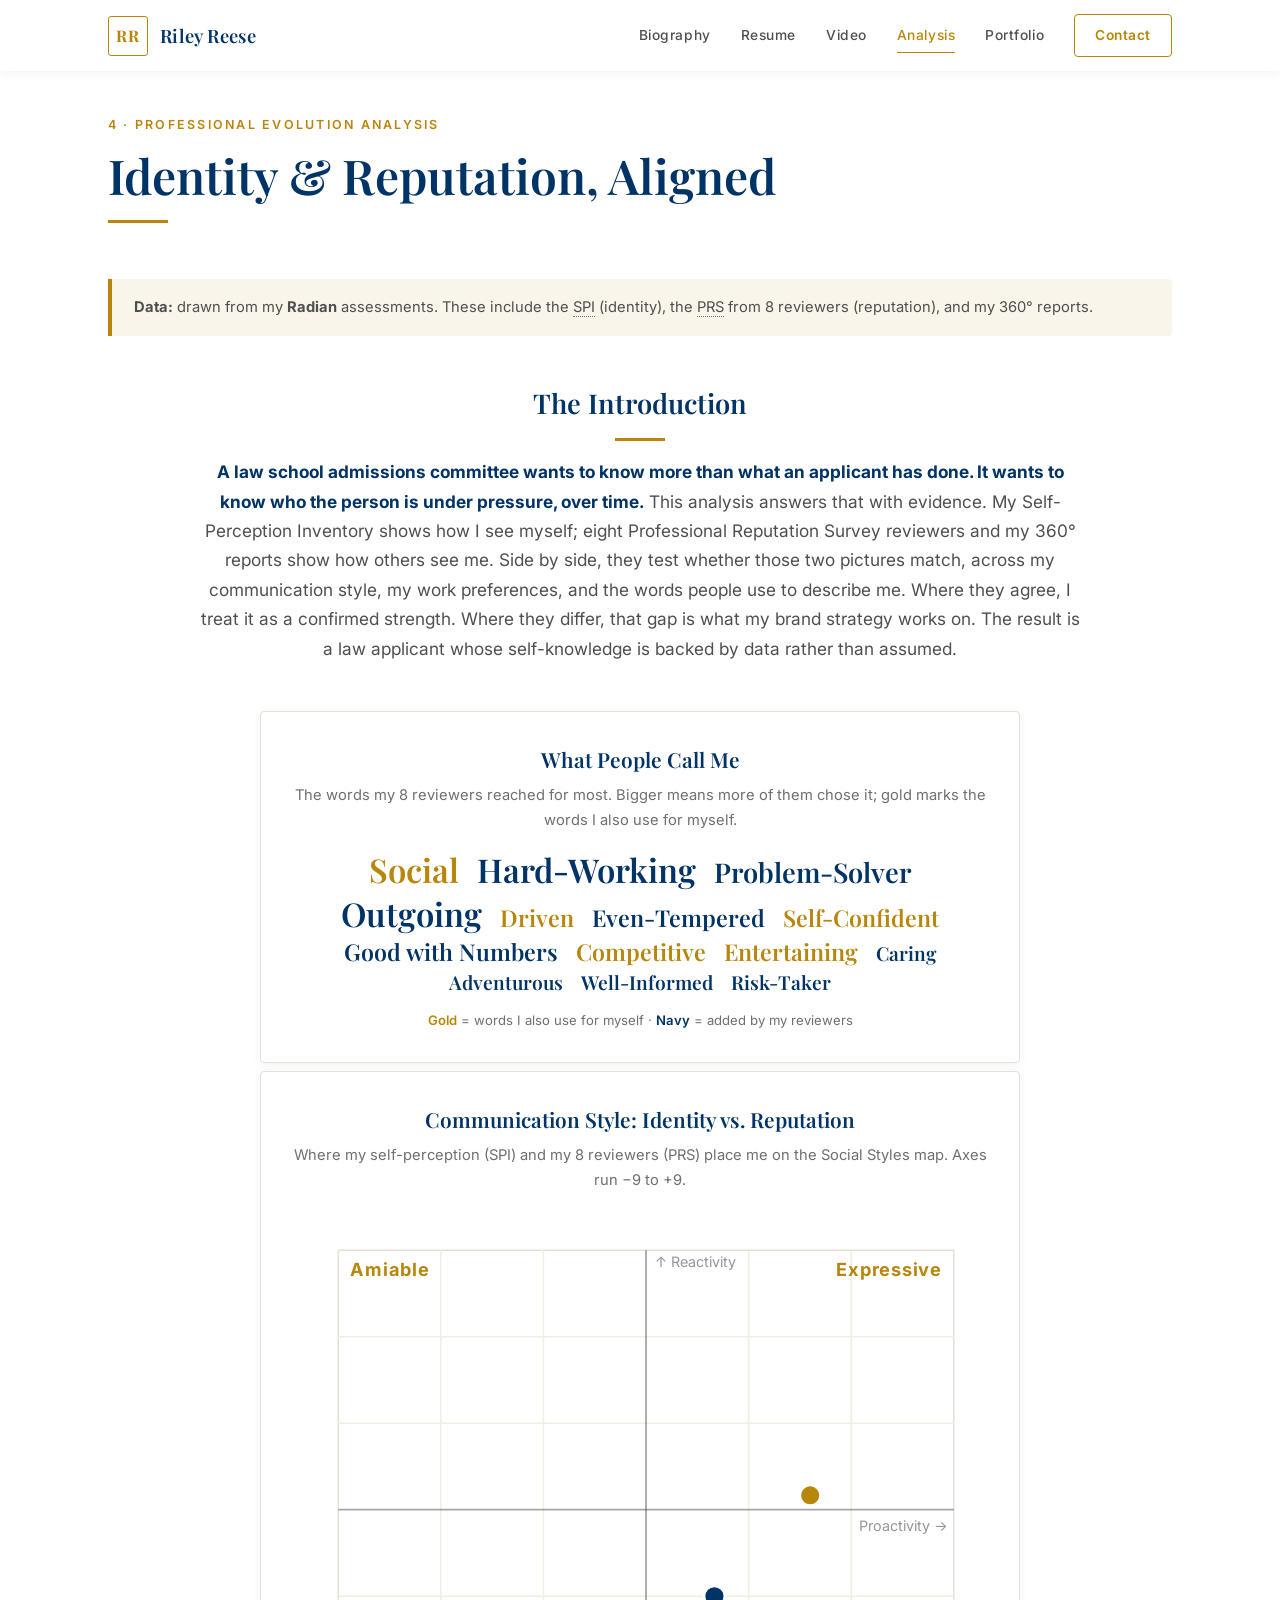
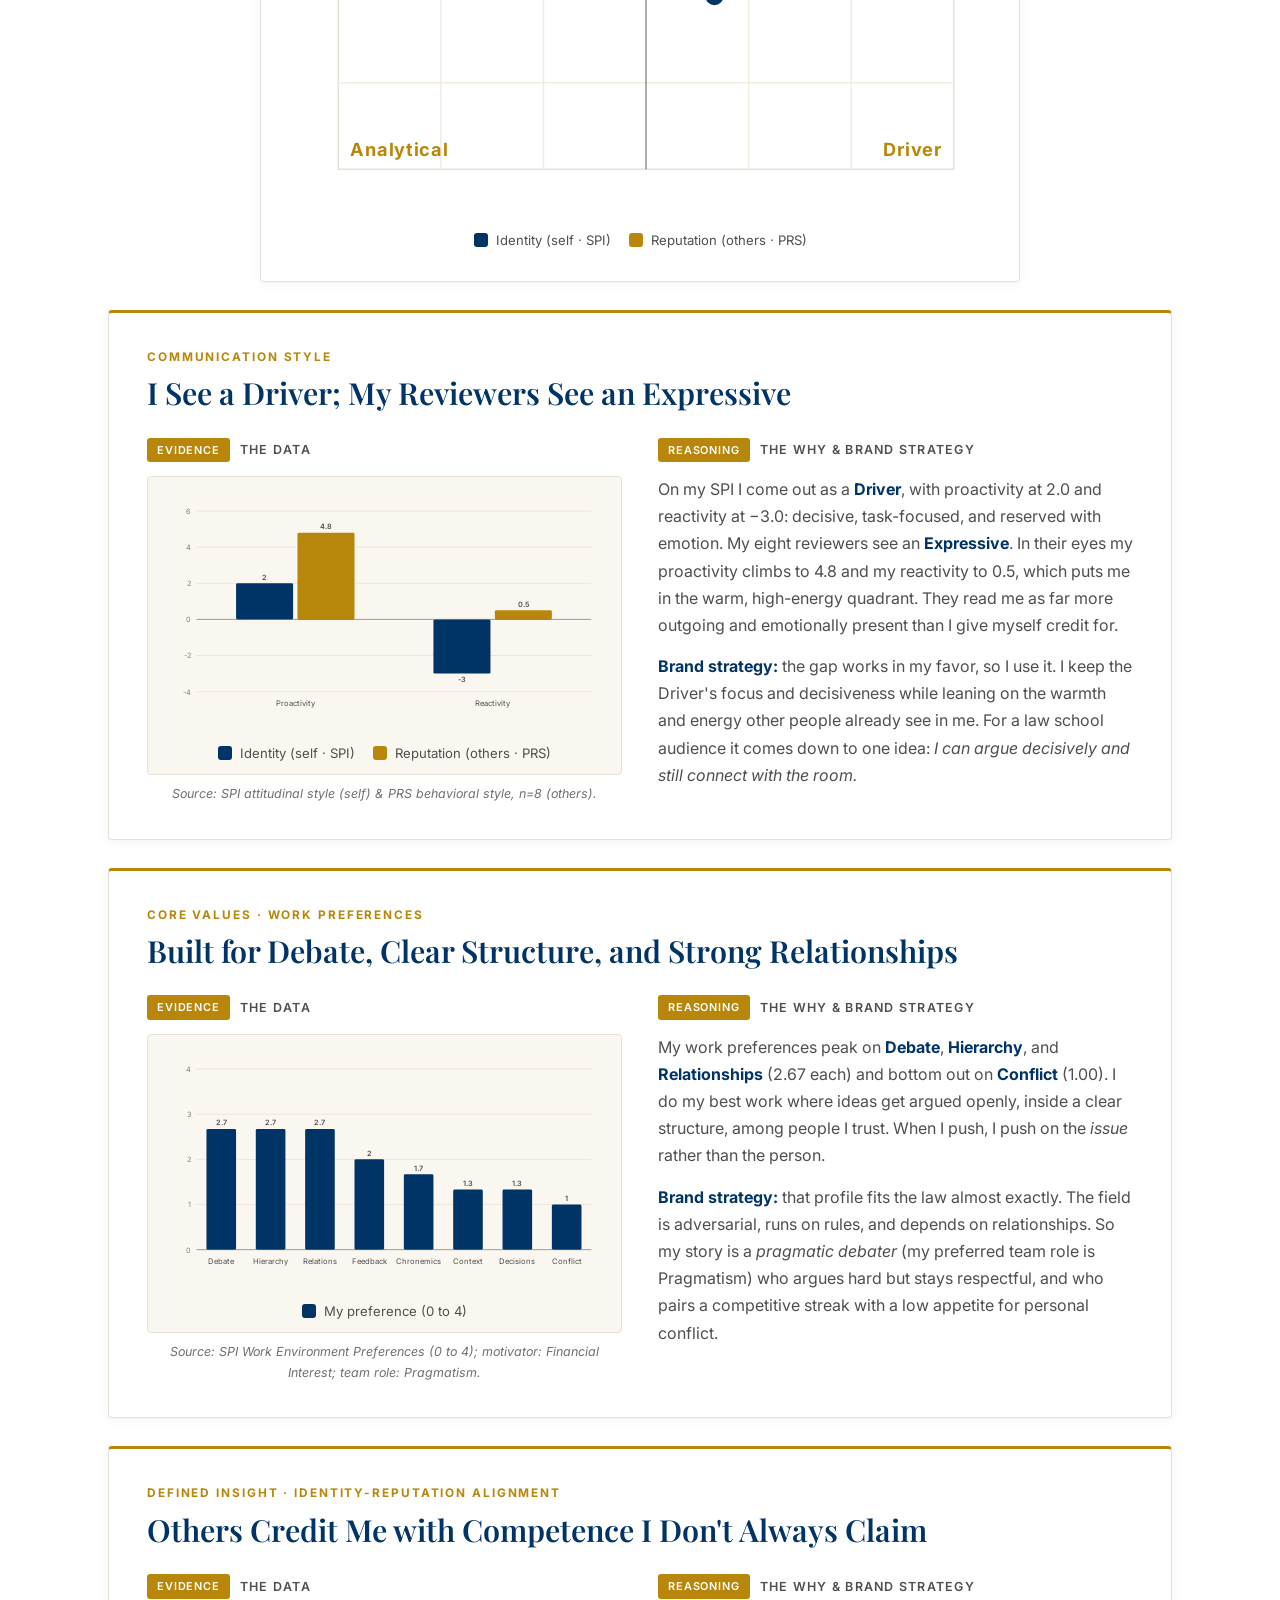
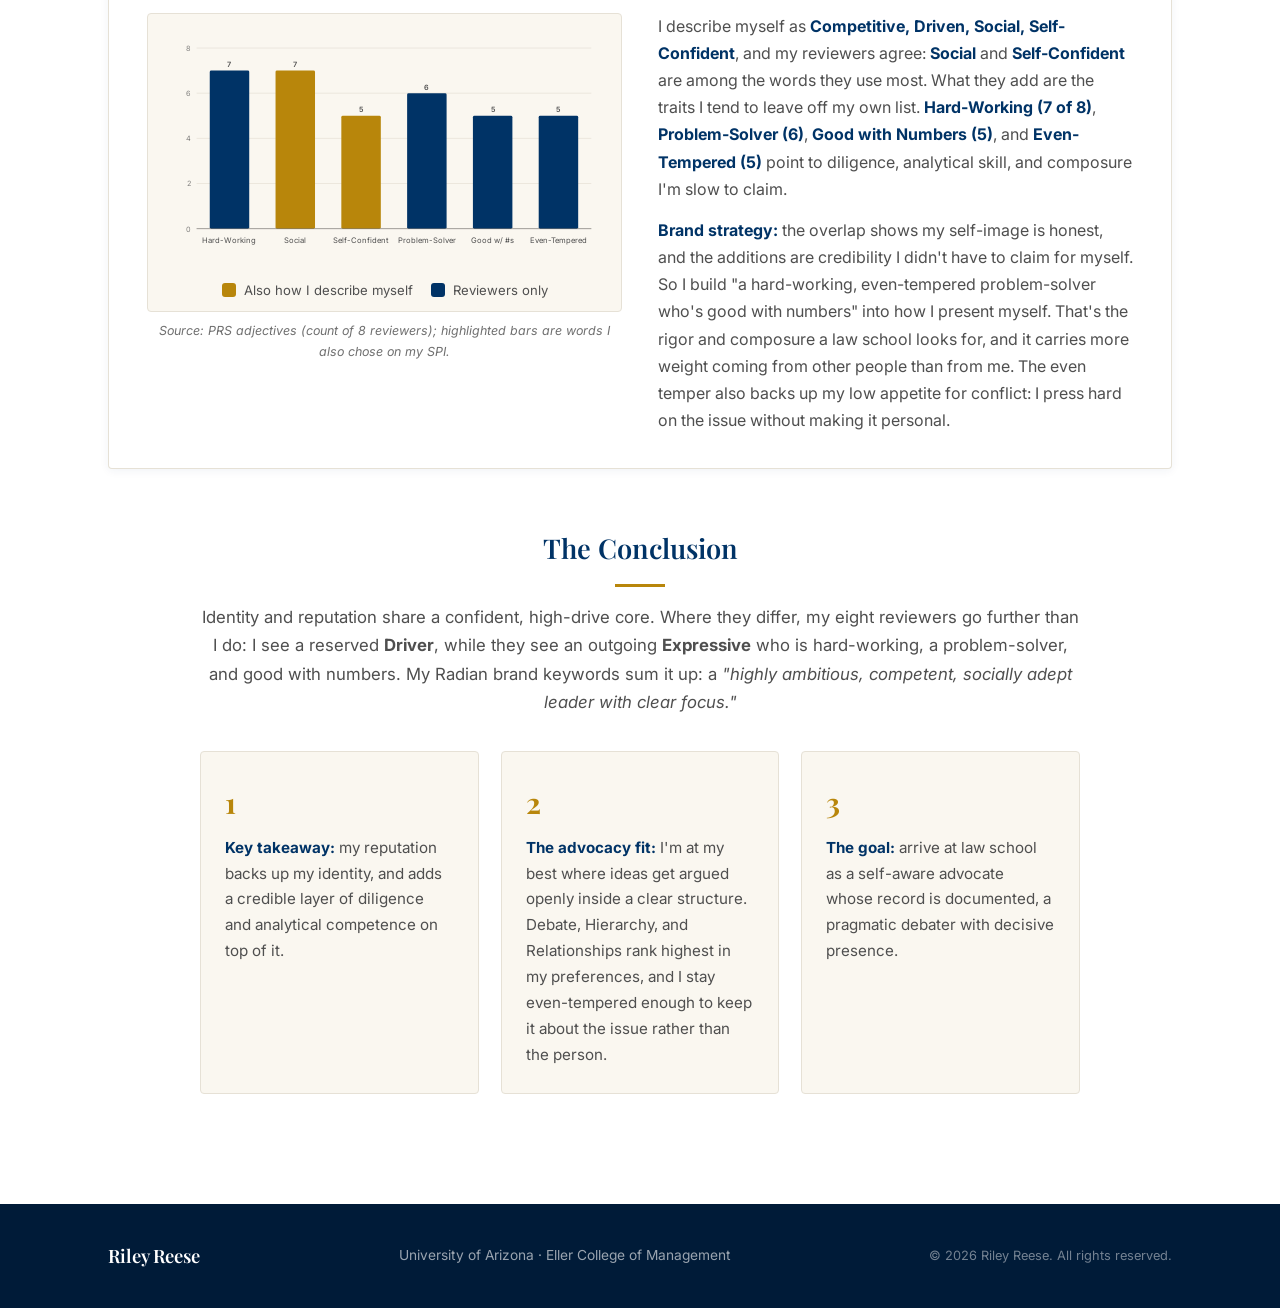
==== analysis.html @ 5e2f4d87 "Initial commit: Riley Reese portfolio site" ====
<!DOCTYPE html>
<html lang="en">
<head>
  <meta charset="UTF-8" />
  <meta name="viewport" content="width=device-width, initial-scale=1.0" />
  <title>Analysis · Riley Reese</title>
  <meta name="description" content="A Claim-Evidence-Reasoning analysis of Riley Reese's identity and reputation, drawn from Radian SPI, PRS, and 360 assessments, written for a law school admissions audience." />

  <link rel="preconnect" href="https://fonts.googleapis.com" />
  <link rel="preconnect" href="https://fonts.gstatic.com" crossorigin />
  <link href="https://fonts.googleapis.com/css2?family=Cormorant+Garamond:wght@500;600;700&family=Playfair+Display:wght@500;600;700&family=Inter:wght@300;400;500;600&display=swap" rel="stylesheet" />

  <link rel="stylesheet" href="styles.css" />
</head>
<body class="inner">

  <!-- ===== NAVIGATION ===== -->
  <header class="nav" id="nav">
    <div class="nav__inner">
      <a href="index.html" class="nav__brand" aria-label="Riley Reese, home">
        <span class="nav__monogram">RR</span>
        <span class="nav__name">Riley Reese</span>
      </a>

      <nav class="nav__links" id="navLinks" aria-label="Primary">
        <a href="biography.html">Biography</a>
        <a href="resume.html">Resume</a>
        <a href="video.html">Video</a>
        <a href="analysis.html" class="is-active" aria-current="page">Analysis</a>
        <a href="portfolio.html">Portfolio</a>
        <a href="contact.html" class="nav__cta">Contact</a>
      </nav>

      <button class="nav__toggle" id="navToggle" aria-label="Toggle navigation" aria-expanded="false">
        <span></span><span></span><span></span>
      </button>
    </div>
  </header>

  <main>
    <section class="section section--alt" id="analysis">
      <div class="container">
        <div class="section__head reveal">
          <span class="section__kicker">4 · Professional Evolution Analysis</span>
          <h2 class="section__title">Identity &amp; Reputation, Aligned</h2>
        </div>

        <!-- Data source note -->
        <div class="callout reveal" role="note">
          <strong>Data:</strong> drawn from my <strong>Radian</strong> assessments. These
          include the <abbr title="Self-Perception Inventory">SPI</abbr> (identity), the
          <abbr title="Professional Reputation Survey">PRS</abbr> from 8 reviewers
          (reputation), and my 360° reports.
        </div>

        <!-- Introduction / value proposition -->
        <div class="analysis__intro reveal">
          <h3>The Introduction</h3>
          <p>
            <strong>A law school admissions committee wants to know more than what an
            applicant has done. It wants to know who the person is under pressure, over
            time.</strong> This analysis answers that with evidence. My Self-Perception
            Inventory shows how I see myself; eight Professional Reputation Survey
            reviewers and my 360° reports show how others see me. Side by side, they test
            whether those two pictures match, across my communication style, my work
            preferences, and the words people use to describe me. Where they agree, I
            treat it as a confirmed strength. Where they differ, that gap is what my
            brand strategy works on. The result is a law applicant whose self-knowledge
            is backed by data rather than assumed.
          </p>
        </div>

        <!-- Word map: what people call me (PRS adjectives by frequency) -->
        <figure class="wordmap reveal">
          <figcaption class="chart-card__cap">
            <h4>What People Call Me</h4>
            <p>The words my 8 reviewers reached for most. Bigger means more of them chose it; gold marks the words I also use for myself.</p>
          </figcaption>
          <div class="wordmap__cloud" role="img" aria-label="Word cloud of the adjectives my reviewers used most. Most frequent: hard-working, outgoing, and social. Then problem-solver, competitive, driven, entertaining, even-tempered, good with numbers, and self-confident.">
            <span class="wm wm--self" style="font-size:2.05rem">Social</span>
            <span class="wm" style="font-size:2.05rem">Hard-Working</span>
            <span class="wm" style="font-size:1.7rem">Problem-Solver</span>
            <span class="wm" style="font-size:2.05rem">Outgoing</span>
            <span class="wm wm--self" style="font-size:1.45rem">Driven</span>
            <span class="wm" style="font-size:1.45rem">Even-Tempered</span>
            <span class="wm wm--self" style="font-size:1.45rem">Self-Confident</span>
            <span class="wm" style="font-size:1.45rem">Good with Numbers</span>
            <span class="wm wm--self" style="font-size:1.45rem">Competitive</span>
            <span class="wm wm--self" style="font-size:1.45rem">Entertaining</span>
            <span class="wm" style="font-size:1.2rem">Caring</span>
            <span class="wm" style="font-size:1.2rem">Adventurous</span>
            <span class="wm" style="font-size:1.2rem">Well-Informed</span>
            <span class="wm" style="font-size:1.2rem">Risk-Taker</span>
          </div>
          <p class="wordmap__legend"><span class="wm--self">Gold</span> = words I also use for myself · <span class="wm--navy">Navy</span> = added by my reviewers</p>
        </figure>

        <!-- Overview chart: Social Styles quadrant -->
        <figure class="chart-card reveal">
          <figcaption class="chart-card__cap">
            <h4>Communication Style: Identity vs. Reputation</h4>
            <p>Where my self-perception (SPI) and my 8 reviewers (PRS) place me on the Social Styles map. Axes run −9 to +9.</p>
          </figcaption>
          <div class="chart" id="chart-radar" role="img"
               aria-label="Quadrant scatter of Social Styles. Self-perception sits in the Driver quadrant at proactivity 2.0, reactivity negative 3.0; reviewers place me in the Expressive quadrant at proactivity 4.8, reactivity 0.5."></div>
          <div class="chart-legend" id="legend-radar"></div>
        </figure>

        <!-- ===== CER Block A: Communication Style ===== -->
        <article class="cer reveal">
          <div class="cer__tag">Communication Style</div>
          <h3 class="cer__claim">I See a Driver; My Reviewers See an Expressive</h3>

          <div class="cer__grid">
            <div class="cer__evidence">
              <h4 class="cer__label"><span>Evidence</span> The Data</h4>
              <figure class="chart-card chart-card--inset">
                <div class="chart" id="chart-comm" role="img"
                     aria-label="Grouped bar chart comparing my self-rated and reviewer-rated composite proactivity and reactivity."></div>
                <div class="chart-legend" id="legend-comm"></div>
              </figure>
              <p class="cer__source">Source: SPI attitudinal style (self) &amp; PRS behavioral style, n=8 (others).</p>
            </div>

            <div class="cer__reasoning">
              <h4 class="cer__label"><span>Reasoning</span> The Why &amp; Brand Strategy</h4>
              <p>
                On my SPI I come out as a <strong>Driver</strong>, with proactivity at
                2.0 and reactivity at −3.0: decisive, task-focused, and reserved with
                emotion. My eight reviewers see an <strong>Expressive</strong>. In their
                eyes my proactivity climbs to 4.8 and my reactivity to 0.5, which puts me
                in the warm, high-energy quadrant. They read me as far more outgoing and
                emotionally present than I give myself credit for.
              </p>
              <p>
                <strong>Brand strategy:</strong> the gap works in my favor, so I use it. I
                keep the Driver's focus and decisiveness while leaning on the warmth and
                energy other people already see in me. For a law school audience it comes
                down to one idea: <em>I can argue decisively and still connect with the
                room.</em>
              </p>
            </div>
          </div>
        </article>

        <!-- ===== CER Block B: Core Values · Work Preferences ===== -->
        <article class="cer reveal">
          <div class="cer__tag">Core Values · Work Preferences</div>
          <h3 class="cer__claim">Built for Debate, Clear Structure, and Strong Relationships</h3>

          <div class="cer__grid">
            <div class="cer__evidence">
              <h4 class="cer__label"><span>Evidence</span> The Data</h4>
              <figure class="chart-card chart-card--inset">
                <div class="chart" id="chart-values" role="img"
                     aria-label="Bar chart of my Work Environment Preference scores, highest for debate, hierarchy and relationships, lowest for conflict."></div>
                <div class="chart-legend" id="legend-values"></div>
              </figure>
              <p class="cer__source">Source: SPI Work Environment Preferences (0 to 4); motivator: Financial Interest; team role: Pragmatism.</p>
            </div>

            <div class="cer__reasoning">
              <h4 class="cer__label"><span>Reasoning</span> The Why &amp; Brand Strategy</h4>
              <p>
                My work preferences peak on <strong>Debate</strong>,
                <strong>Hierarchy</strong>, and <strong>Relationships</strong> (2.67 each)
                and bottom out on <strong>Conflict</strong> (1.00). I do my best work
                where ideas get argued openly, inside a clear structure, among people I
                trust. When I push, I push on the <em>issue</em> rather than the person.
              </p>
              <p>
                <strong>Brand strategy:</strong> that profile fits the law almost exactly.
                The field is adversarial, runs on rules, and depends on relationships. So
                my story is a <em>pragmatic debater</em> (my preferred team role is
                Pragmatism) who argues hard but stays respectful, and who pairs a
                competitive streak with a low appetite for personal conflict.
              </p>
            </div>
          </div>
        </article>

        <!-- ===== CER Block C: Identity-Reputation Alignment (defined insight) ===== -->
        <article class="cer reveal">
          <div class="cer__tag">Defined Insight · Identity-Reputation Alignment</div>
          <h3 class="cer__claim">Others Credit Me with Competence I Don't Always Claim</h3>

          <div class="cer__grid">
            <div class="cer__evidence">
              <h4 class="cer__label"><span>Evidence</span> The Data</h4>
              <figure class="chart-card chart-card--inset">
                <div class="chart" id="chart-growth" role="img"
                     aria-label="Bar chart of the adjectives my eight reviewers used most, with the ones I also chose for myself highlighted."></div>
                <div class="chart-legend" id="legend-growth"></div>
              </figure>
              <p class="cer__source">Source: PRS adjectives (count of 8 reviewers); highlighted bars are words I also chose on my SPI.</p>
            </div>

            <div class="cer__reasoning">
              <h4 class="cer__label"><span>Reasoning</span> The Why &amp; Brand Strategy</h4>
              <p>
                I describe myself as <strong>Competitive, Driven, Social, Self-Confident</strong>,
                and my reviewers agree: <strong>Social</strong> and <strong>Self-Confident</strong>
                are among the words they use most. What they add are the traits I tend to
                leave off my own list. <strong>Hard-Working (7 of 8)</strong>,
                <strong>Problem-Solver (6)</strong>, <strong>Good with Numbers (5)</strong>,
                and <strong>Even-Tempered (5)</strong> point to diligence, analytical
                skill, and composure I'm slow to claim.
              </p>
              <p>
                <strong>Brand strategy:</strong> the overlap shows my self-image is honest,
                and the additions are credibility I didn't have to claim for myself. So I
                build "a hard-working, even-tempered problem-solver who's good with
                numbers" into how I present myself. That's the rigor and composure a law
                school looks for, and it carries more weight coming from other people than
                from me. The even temper also backs up my low appetite for conflict: I
                press hard on the issue without making it personal.
              </p>
            </div>
          </div>
        </article>

        <!-- Conclusion -->
        <div class="analysis__conclusion reveal">
          <h3>The Conclusion</h3>
          <p>
            Identity and reputation share a confident, high-drive core. Where they differ,
            my eight reviewers go further than I do: I see a reserved <strong>Driver</strong>,
            while they see an outgoing <strong>Expressive</strong> who is hard-working, a
            problem-solver, and good with numbers. My Radian brand keywords sum it up: a
            <em>"highly ambitious, competent, socially adept leader with clear focus."</em>
          </p>
          <div class="takeaways">
            <div class="takeaway">
              <span class="takeaway__num">1</span>
              <p><strong>Key takeaway:</strong> my reputation backs up my identity, and adds a credible layer of diligence and analytical competence on top of it.</p>
            </div>
            <div class="takeaway">
              <span class="takeaway__num">2</span>
              <p><strong>The advocacy fit:</strong> I'm at my best where ideas get argued openly inside a clear structure. Debate, Hierarchy, and Relationships rank highest in my preferences, and I stay even-tempered enough to keep it about the issue rather than the person.</p>
            </div>
            <div class="takeaway">
              <span class="takeaway__num">3</span>
              <p><strong>The goal:</strong> arrive at law school as a self-aware advocate whose record is documented, a pragmatic debater with decisive presence.</p>
            </div>
          </div>
        </div>
      </div>
    </section>
  </main>

  <!-- ===== FOOTER ===== -->
  <footer class="footer">
    <div class="container footer__inner">
      <span class="footer__brand">Riley Reese</span>
      <span class="footer__note">University of Arizona · Eller College of Management</span>
      <span class="footer__copy">&copy; <span id="year"></span> Riley Reese. All rights reserved.</span>
    </div>
  </footer>

  <script src="script.js"></script>
</body>
</html>
---- styles.css ----
/* =========================================================
   Riley Reese — Portfolio
   Palette: Navy #003366 · Charcoal #4F4F4F · Gold #B8860B
   ========================================================= */

:root {
  --navy: #003366;
  --navy-deep: #002347;
  --charcoal: #4F4F4F;
  --gold: #B8860B;
  --gold-soft: #c9a23a;
  --cream: #faf7f0;
  --paper: #ffffff;
  --line: #e6e1d6;
  --ink: #2a2a2a;
  --muted: #6f6f6f;

  --serif: "Playfair Display", "Cormorant Garamond", Georgia, serif;
  --serif-alt: "Cormorant Garamond", Georgia, serif;
  --sans: "Inter", -apple-system, BlinkMacSystemFont, "Segoe UI", sans-serif;

  --maxw: 1120px;
  --radius: 4px;
  --shadow-sm: 0 2px 10px rgba(0, 51, 102, 0.06);
  --shadow-md: 0 14px 40px rgba(0, 51, 102, 0.12);
  --ease: cubic-bezier(0.22, 1, 0.36, 1);
}

/* ---------- Reset ---------- */
*, *::before, *::after { box-sizing: border-box; margin: 0; padding: 0; }

html { scroll-behavior: smooth; -webkit-text-size-adjust: 100%; }

body {
  font-family: var(--sans);
  color: var(--charcoal);
  background: var(--cream);
  line-height: 1.7;
  font-weight: 400;
  -webkit-font-smoothing: antialiased;
  overflow-x: hidden;
}

a { color: inherit; text-decoration: none; }
ul { list-style: none; }
img { max-width: 100%; display: block; }

.container { width: 100%; max-width: var(--maxw); margin: 0 auto; padding: 0 28px; }

/* ---------- Buttons ---------- */
.btn {
  display: inline-flex;
  align-items: center;
  justify-content: center;
  gap: 8px;
  padding: 14px 30px;
  font-family: var(--sans);
  font-size: 0.82rem;
  font-weight: 600;
  letter-spacing: 0.08em;
  text-transform: uppercase;
  border-radius: var(--radius);
  border: 1.5px solid transparent;
  cursor: pointer;
  transition: transform 0.25s var(--ease), background 0.25s var(--ease),
    color 0.25s var(--ease), box-shadow 0.25s var(--ease);
}
.btn--gold { background: var(--gold); color: #fff; box-shadow: var(--shadow-sm); }
.btn--gold:hover { background: #a4760a; transform: translateY(-2px); box-shadow: var(--shadow-md); }
.btn--ghost { border-color: rgba(255, 255, 255, 0.5); color: #fff; }
.btn--ghost:hover { background: rgba(255, 255, 255, 0.12); border-color: #fff; transform: translateY(-2px); }

/* =========================================================
   Multi-page: solid nav on inner pages + active link state
   ========================================================= */
body.inner .nav { background: rgba(255, 255, 255, 0.96); box-shadow: var(--shadow-sm); padding: 14px 0; backdrop-filter: blur(8px); }
body.inner .nav__name { color: var(--navy); }
body.inner .nav__links a { color: var(--charcoal); }
body.inner .nav__links a:hover { color: var(--navy); }
body.inner .nav__toggle span { background: var(--navy); }
.nav__links a.is-active:not(.nav__cta) { color: var(--gold) !important; }
.nav__links a.is-active:not(.nav__cta)::after { width: 100%; }

/* =========================================================
   Navigation
   ========================================================= */
.nav {
  position: fixed;
  top: 0; left: 0; right: 0;
  z-index: 100;
  transition: background 0.4s var(--ease), box-shadow 0.4s var(--ease), padding 0.4s var(--ease);
  padding: 22px 0;
}
.nav__inner {
  max-width: var(--maxw);
  margin: 0 auto;
  padding: 0 28px;
  display: flex;
  align-items: center;
  justify-content: space-between;
}
.nav.scrolled { background: rgba(255, 255, 255, 0.96); box-shadow: var(--shadow-sm); padding: 14px 0; backdrop-filter: blur(8px); }

.nav__brand { display: flex; align-items: center; gap: 12px; }
.nav__monogram {
  display: grid;
  place-items: center;
  width: 40px; height: 40px;
  border: 1.5px solid var(--gold);
  color: var(--gold);
  font-family: var(--serif);
  font-weight: 700;
  font-size: 1rem;
  letter-spacing: 0.05em;
  border-radius: 3px;
  transition: color 0.4s var(--ease), border-color 0.4s var(--ease);
}
.nav__name {
  font-family: var(--serif);
  font-size: 1.15rem;
  font-weight: 600;
  color: #fff;
  letter-spacing: 0.02em;
  transition: color 0.4s var(--ease);
}
.nav.scrolled .nav__name { color: var(--navy); }

.nav__links { display: flex; align-items: center; gap: 30px; }
.nav__links a {
  position: relative;
  font-size: 0.86rem;
  font-weight: 500;
  letter-spacing: 0.04em;
  color: rgba(255, 255, 255, 0.85);
  transition: color 0.3s var(--ease);
}
.nav__links a:not(.nav__cta)::after {
  content: "";
  position: absolute;
  left: 0; bottom: -6px;
  width: 0; height: 1.5px;
  background: var(--gold);
  transition: width 0.3s var(--ease);
}
.nav__links a:not(.nav__cta):hover::after { width: 100%; }
.nav.scrolled .nav__links a { color: var(--charcoal); }
.nav.scrolled .nav__links a:hover { color: var(--navy); }

.nav__cta {
  padding: 9px 20px;
  border: 1.5px solid var(--gold);
  border-radius: var(--radius);
  color: var(--gold) !important;
  font-weight: 600 !important;
  transition: background 0.3s var(--ease), color 0.3s var(--ease) !important;
}
.nav__cta:hover { background: var(--gold); color: #fff !important; }

.nav__toggle { display: none; flex-direction: column; gap: 5px; background: none; border: none; cursor: pointer; padding: 6px; }
.nav__toggle span { display: block; width: 26px; height: 2px; background: #fff; transition: all 0.3s var(--ease); }
.nav.scrolled .nav__toggle span { background: var(--navy); }

/* =========================================================
   Hero
   ========================================================= */
.hero {
  position: relative;
  min-height: 100vh;
  display: flex;
  align-items: center;
  color: #fff;
  overflow: hidden;
  isolation: isolate;
}
.hero__bg {
  position: absolute;
  inset: 0;
  z-index: -2;
  background:
    radial-gradient(1200px 600px at 75% -10%, rgba(184, 134, 11, 0.22), transparent 60%),
    linear-gradient(135deg, var(--navy-deep) 0%, var(--navy) 55%, #013a76 100%);
}
.hero__bg::after {
  /* subtle dotted texture */
  content: "";
  position: absolute;
  inset: 0;
  background-image: radial-gradient(rgba(255, 255, 255, 0.05) 1px, transparent 1px);
  background-size: 26px 26px;
  mask-image: linear-gradient(to bottom, rgba(0,0,0,0.7), transparent 80%);
}
.hero__inner {
  max-width: var(--maxw); margin: 0 auto; padding: 120px 28px 80px; width: 100%;
  display: grid; grid-template-columns: 1.15fr 0.85fr; gap: 56px; align-items: center;
}
.hero__copy { min-width: 0; }
.hero__photo { margin: 0; justify-self: end; }
.hero__photo img {
  width: 100%; max-width: 340px; display: block;
  border-radius: var(--radius); box-shadow: var(--shadow-md);
  border: 1px solid rgba(255, 255, 255, 0.14);
}
@media (max-width: 900px) {
  .hero__inner { grid-template-columns: 1fr; gap: 30px; padding-top: 108px; }
  .hero__photo { justify-self: start; }
  .hero__photo img { max-width: 200px; }
}

.hero__eyebrow {
  font-size: 0.82rem;
  font-weight: 600;
  letter-spacing: 0.22em;
  text-transform: uppercase;
  color: var(--gold-soft);
  margin-bottom: 22px;
  display: flex;
  align-items: center;
  gap: 14px;
}
.hero__eyebrow::before { content: ""; width: 40px; height: 1px; background: var(--gold); }

.hero__title {
  font-family: var(--serif);
  font-weight: 600;
  font-size: clamp(3.2rem, 9vw, 6.4rem);
  line-height: 1.02;
  letter-spacing: -0.01em;
  margin-bottom: 26px;
}
.hero__lede {
  font-size: clamp(1.05rem, 2.2vw, 1.35rem);
  font-weight: 300;
  line-height: 1.6;
  max-width: 640px;
  color: rgba(255, 255, 255, 0.88);
  margin-bottom: 38px;
}
.hero__lede strong { color: #fff; font-weight: 500; }

.hero__actions { display: flex; flex-wrap: wrap; gap: 16px; margin-bottom: 60px; }

.hero__facts {
  display: flex;
  flex-wrap: wrap;
  gap: 48px;
  padding-top: 36px;
  border-top: 1px solid rgba(255, 255, 255, 0.15);
  max-width: 640px;
}
.hero__facts li { display: flex; flex-direction: column; gap: 4px; }
.hero__fact-num { font-family: var(--serif); font-size: 2.2rem; font-weight: 600; color: #fff; line-height: 1; }
.hero__fact-label { font-size: 0.74rem; letter-spacing: 0.14em; text-transform: uppercase; color: var(--gold-soft); }

.hero__scroll {
  position: absolute;
  bottom: 30px; left: 50%;
  transform: translateX(-50%);
  width: 24px; height: 40px;
  border: 1.5px solid rgba(255, 255, 255, 0.4);
  border-radius: 14px;
}
.hero__scroll span {
  position: absolute; top: 8px; left: 50%;
  width: 4px; height: 8px;
  margin-left: -2px;
  background: var(--gold);
  border-radius: 2px;
  animation: scrollDot 1.8s infinite;
}
@keyframes scrollDot { 0% { opacity: 0; transform: translateY(0); } 40% { opacity: 1; } 80% { opacity: 0; transform: translateY(12px); } 100% { opacity: 0; } }

/* =========================================================
   Sections — shared
   ========================================================= */
.section { padding: 110px 0; }
.section--alt { background: var(--paper); }

.section__head { margin-bottom: 56px; }
.section__head--center { text-align: center; max-width: 720px; margin-left: auto; margin-right: auto; }

.section__kicker {
  display: inline-block;
  font-size: 0.78rem;
  font-weight: 600;
  letter-spacing: 0.18em;
  text-transform: uppercase;
  color: var(--gold);
  margin-bottom: 14px;
}
.section__kicker--light { color: var(--gold-soft); }

.section__title {
  font-family: var(--serif);
  font-size: clamp(2rem, 4.5vw, 3rem);
  font-weight: 600;
  color: var(--navy);
  line-height: 1.1;
  position: relative;
}
.section__head:not(.section__head--center) .section__title::after {
  content: "";
  display: block;
  width: 60px; height: 3px;
  background: var(--gold);
  margin-top: 18px;
}
.section__title--light { color: #fff; }

/* =========================================================
   About
   ========================================================= */
.about__lead { max-width: 820px; margin-bottom: 64px; }
.about__lead p { font-size: 1.1rem; color: var(--charcoal); margin-bottom: 20px; }
.about__lead p:first-child {
  font-family: var(--serif-alt);
  font-size: 1.5rem;
  font-weight: 500;
  line-height: 1.45;
  color: var(--navy);
}

.pillars { display: grid; grid-template-columns: repeat(3, 1fr); gap: 28px; }
.pillar {
  background: var(--paper);
  border: 1px solid var(--line);
  border-top: 3px solid var(--gold);
  border-radius: var(--radius);
  padding: 36px 30px;
  transition: transform 0.35s var(--ease), box-shadow 0.35s var(--ease);
}
.pillar:hover { transform: translateY(-6px); box-shadow: var(--shadow-md); }
.pillar__icon { font-size: 2rem; display: block; margin-bottom: 18px; }
.pillar h3 { font-family: var(--serif); font-size: 1.3rem; font-weight: 600; color: var(--navy); margin-bottom: 12px; }
.pillar p { font-size: 0.98rem; color: var(--muted); }

/* =========================================================
   Education
   ========================================================= */
.edu {
  display: grid;
  grid-template-columns: 1.6fr 1fr;
  gap: 0;
  background: var(--cream);
  border: 1px solid var(--line);
  border-radius: var(--radius);
  overflow: hidden;
  box-shadow: var(--shadow-sm);
}
.section--alt .edu { background: var(--cream); }
.edu__main { padding: 46px 44px; }
.edu__header { display: flex; align-items: baseline; justify-content: space-between; flex-wrap: wrap; gap: 10px; }
.edu__main h3 { font-family: var(--serif); font-size: 1.85rem; font-weight: 600; color: var(--navy); }
.edu__loc { font-size: 0.85rem; letter-spacing: 0.08em; text-transform: uppercase; color: var(--gold); font-weight: 600; }
.edu__sub { font-size: 1.05rem; color: var(--charcoal); font-weight: 500; margin-top: 4px; }
.edu__degree { color: var(--muted); margin-top: 10px; font-size: 1rem; }
.edu__date { color: var(--gold); font-weight: 600; font-size: 0.9rem; margin-top: 4px; letter-spacing: 0.03em; }

.edu__honors { margin-top: 30px; padding-top: 26px; border-top: 1px solid var(--line); }
.edu__honors h4, .edu__focus h4 {
  font-size: 0.78rem; letter-spacing: 0.16em; text-transform: uppercase;
  color: var(--navy); font-weight: 700; margin-bottom: 14px;
}
.edu__honors li { color: var(--charcoal); margin-bottom: 8px; padding-left: 20px; position: relative; }
.edu__honors li::before { content: "\2014"; position: absolute; left: 0; color: var(--gold); }

.edu__side { background: var(--navy); color: #fff; padding: 46px 40px; display: flex; flex-direction: column; gap: 34px; }
.edu__stat { text-align: left; }
.edu__stat-num { font-family: var(--serif); font-size: 3.6rem; font-weight: 700; line-height: 1; color: #fff; display: block; }
.edu__stat-label { font-size: 0.78rem; letter-spacing: 0.14em; text-transform: uppercase; color: var(--gold-soft); margin-top: 8px; display: block; }
.edu__focus h4 { color: var(--gold-soft); }
.edu__focus li { color: rgba(255, 255, 255, 0.85); padding-left: 20px; position: relative; margin-bottom: 9px; font-size: 0.95rem; }
.edu__focus li::before { content: "\203A"; position: absolute; left: 0; color: var(--gold-soft); font-weight: 700; }

/* =========================================================
   Experience timeline
   ========================================================= */
.timeline { position: relative; padding-left: 8px; }
.timeline::before {
  content: ""; position: absolute; left: 7px; top: 12px; bottom: 12px;
  width: 2px; background: linear-gradient(var(--gold), var(--line));
}
.tl { position: relative; display: flex; gap: 34px; padding-bottom: 48px; }
.tl:last-child { padding-bottom: 0; }
.tl__marker {
  position: relative; z-index: 1; flex: 0 0 auto;
  width: 16px; height: 16px; margin-top: 6px;
  border-radius: 50%; background: var(--paper);
  border: 3px solid var(--gold);
}
.tl__content {
  flex: 1;
  background: var(--paper);
  border: 1px solid var(--line);
  border-radius: var(--radius);
  padding: 28px 32px;
  transition: transform 0.3s var(--ease), box-shadow 0.3s var(--ease);
}
.section:not(.section--alt) .tl__content { background: var(--paper); }
.tl__content:hover { transform: translateX(6px); box-shadow: var(--shadow-md); }
.tl__top { display: flex; align-items: baseline; justify-content: space-between; flex-wrap: wrap; gap: 8px; }
.tl__top h3 { font-family: var(--serif); font-size: 1.4rem; font-weight: 600; color: var(--navy); }
.tl__date { font-size: 0.8rem; font-weight: 600; letter-spacing: 0.06em; color: var(--gold); white-space: nowrap; }
.tl__org { color: var(--charcoal); font-weight: 500; margin: 6px 0 16px; font-size: 0.98rem; }
.tl__points li { position: relative; padding-left: 22px; margin-bottom: 10px; color: var(--muted); font-size: 0.97rem; }
.tl__points li::before { content: ""; position: absolute; left: 0; top: 11px; width: 7px; height: 7px; background: var(--gold); border-radius: 50%; }
.tl__points li:last-child { margin-bottom: 0; }

/* =========================================================
   Leadership card
   ========================================================= */
.lead-card {
  display: flex;
  background: var(--cream);
  border: 1px solid var(--line);
  border-radius: var(--radius);
  overflow: hidden;
  box-shadow: var(--shadow-sm);
  max-width: 880px;
}
.lead-card__bar { flex: 0 0 8px; background: linear-gradient(var(--gold), var(--navy)); }
.lead-card__body { padding: 38px 42px; }
.lead-card__top { display: flex; align-items: baseline; justify-content: space-between; flex-wrap: wrap; gap: 10px; }
.lead-card__top h3 { font-family: var(--serif); font-size: 1.5rem; font-weight: 600; color: var(--navy); }
.lead-card__date { font-size: 0.82rem; font-weight: 600; color: var(--gold); letter-spacing: 0.05em; }
.lead-card__org { color: var(--charcoal); font-weight: 500; margin: 6px 0 18px; }
.lead-card__points li { position: relative; padding-left: 22px; margin-bottom: 11px; color: var(--muted); }
.lead-card__points li::before { content: ""; position: absolute; left: 0; top: 11px; width: 7px; height: 7px; background: var(--gold); border-radius: 50%; }

/* =========================================================
   Skills / Activities / Interests
   ========================================================= */
.grid3 { display: grid; grid-template-columns: repeat(3, 1fr); gap: 28px; }
.card {
  background: var(--paper);
  border: 1px solid var(--line);
  border-radius: var(--radius);
  padding: 34px 32px;
  transition: transform 0.3s var(--ease), box-shadow 0.3s var(--ease);
}
.card:hover { transform: translateY(-5px); box-shadow: var(--shadow-md); }
.card__title {
  font-family: var(--serif);
  font-size: 1.35rem;
  font-weight: 600;
  color: var(--navy);
  margin-bottom: 22px;
  padding-bottom: 14px;
  border-bottom: 1px solid var(--line);
}
.tags { display: flex; flex-wrap: wrap; gap: 10px; }
.tags li {
  background: var(--cream);
  border: 1px solid var(--line);
  color: var(--navy);
  padding: 8px 16px;
  border-radius: 30px;
  font-size: 0.86rem;
  font-weight: 500;
  transition: background 0.25s var(--ease), color 0.25s var(--ease);
}
.tags li:hover { background: var(--navy); color: #fff; border-color: var(--navy); }
.list li { position: relative; padding-left: 22px; margin-bottom: 12px; color: var(--charcoal); }
.list li::before { content: ""; position: absolute; left: 0; top: 10px; width: 8px; height: 1.5px; background: var(--gold); }

/* =========================================================
   Contact
   ========================================================= */
.section--contact { background: var(--navy-deep); position: relative; isolation: isolate; }
.section--contact::before {
  content: ""; position: absolute; inset: 0; z-index: -1;
  background: radial-gradient(900px 500px at 80% 0%, rgba(184, 134, 11, 0.18), transparent 60%);
}
.contact__intro { color: rgba(255, 255, 255, 0.82); font-size: 1.08rem; font-weight: 300; margin-top: 18px; }

.contact__grid {
  display: grid;
  grid-template-columns: repeat(2, 1fr);
  gap: 20px;
  max-width: 760px;
  margin: 56px auto 0;
}
.contact__item {
  display: flex;
  flex-direction: column;
  gap: 6px;
  padding: 26px 30px;
  background: rgba(255, 255, 255, 0.04);
  border: 1px solid rgba(255, 255, 255, 0.12);
  border-radius: var(--radius);
  transition: background 0.3s var(--ease), border-color 0.3s var(--ease), transform 0.3s var(--ease);
}
a.contact__item:hover { background: rgba(184, 134, 11, 0.12); border-color: var(--gold); transform: translateY(-3px); }
.contact__label { font-size: 0.74rem; letter-spacing: 0.16em; text-transform: uppercase; color: var(--gold-soft); font-weight: 600; }
.contact__value { font-family: var(--serif); font-size: 1.2rem; color: #fff; font-weight: 500; }
.contact__item--static { cursor: default; }

/* =========================================================
   Footer
   ========================================================= */
.footer { background: #001b38; color: rgba(255, 255, 255, 0.6); padding: 36px 0; }
.footer__inner { display: flex; flex-wrap: wrap; align-items: center; justify-content: space-between; gap: 12px; }
.footer__brand { font-family: var(--serif); font-size: 1.15rem; color: #fff; font-weight: 600; }
.footer__note { font-size: 0.86rem; }
.footer__copy { font-size: 0.8rem; color: rgba(255, 255, 255, 0.45); }

/* =========================================================
   Reveal animations
   ========================================================= */
.reveal { opacity: 0; transform: translateY(28px); transition: opacity 0.7s var(--ease), transform 0.7s var(--ease); }
.reveal.visible { opacity: 1; transform: none; }

@media (prefers-reduced-motion: reduce) {
  * { animation: none !important; scroll-behavior: auto !important; }
  .reveal { opacity: 1; transform: none; transition: none; }
}

/* =========================================================
   Responsive
   ========================================================= */
@media (max-width: 920px) {
  .pillars, .grid3 { grid-template-columns: 1fr; }
  .edu { grid-template-columns: 1fr; }
  .edu__main { padding: 38px 32px; }
}

@media (max-width: 760px) {
  .nav__links {
    position: fixed;
    top: 0; right: 0;
    height: 100vh;
    width: min(78vw, 320px);
    flex-direction: column;
    align-items: flex-start;
    justify-content: center;
    gap: 26px;
    padding: 40px;
    background: var(--navy-deep);
    transform: translateX(100%);
    transition: transform 0.4s var(--ease);
    box-shadow: -20px 0 50px rgba(0, 0, 0, 0.3);
  }
  .nav__links.open { transform: translateX(0); }
  .nav__links a { color: #fff !important; font-size: 1.05rem; }
  .nav.scrolled .nav__links a { color: #fff !important; }
  .nav__toggle { display: flex; z-index: 110; }
  .nav__toggle.active span:nth-child(1) { transform: translateY(7px) rotate(45deg); background: #fff; }
  .nav__toggle.active span:nth-child(2) { opacity: 0; }
  .nav__toggle.active span:nth-child(3) { transform: translateY(-7px) rotate(-45deg); background: #fff; }

  .section { padding: 78px 0; }
  .hero__facts { gap: 32px; }
  .hero__fact-num { font-size: 1.8rem; }
  .tl { gap: 22px; }
  .tl__content { padding: 22px 24px; }
  .lead-card { flex-direction: row; }
  .lead-card__body { padding: 30px 26px; }
  .contact__grid { grid-template-columns: 1fr; }
  .edu__side { padding: 36px 32px; }
}

@media (max-width: 460px) {
  .container, .nav__inner, .hero__inner { padding-left: 20px; padding-right: 20px; }
  .nav__name { display: none; }
  .hero__actions .btn { flex: 1; }
}

/* =========================================================
   PERSONA PORTFOLIO — added components
   ========================================================= */

.btn--navy { background: var(--navy); color: #fff; box-shadow: var(--shadow-sm); }
.btn--navy:hover { background: var(--navy-deep); transform: translateY(-2px); box-shadow: var(--shadow-md); }

.section__head--row { display: flex; align-items: flex-end; justify-content: space-between; gap: 24px; flex-wrap: wrap; }
.section__intro { max-width: 760px; font-size: 1.1rem; color: var(--charcoal); margin-bottom: 44px; }
.section__intro strong { color: var(--navy); }

/* ---------- Biography ---------- */
.bio { display: grid; grid-template-columns: 320px 1fr; gap: 56px; align-items: start; }
.bio__photo { margin: 0; }
.bio__photo img { width: 100%; border-radius: var(--radius); box-shadow: var(--shadow-md); }
.bio__placeholder {
  aspect-ratio: 4 / 5;
  border-radius: var(--radius);
  background: linear-gradient(150deg, var(--navy) 0%, var(--navy-deep) 100%);
  border: 1px solid rgba(184, 134, 11, 0.45);
  display: grid; place-content: center; gap: 14px; text-align: center;
  box-shadow: var(--shadow-md);
}
.bio__placeholder-mono { font-family: var(--serif); font-size: 3.4rem; font-weight: 700; color: var(--gold); letter-spacing: 0.04em; }
.bio__placeholder-note { font-size: 0.78rem; letter-spacing: 0.08em; color: rgba(255,255,255,0.6); padding: 0 20px; }
.bio__photo figcaption { text-align: center; margin-top: 14px; font-size: 0.85rem; color: var(--muted); letter-spacing: 0.04em; }

.bio__lead { font-family: var(--serif-alt); font-size: 1.5rem; font-weight: 500; line-height: 1.45; color: var(--navy); margin-bottom: 20px; }
.bio__text p { margin-bottom: 18px; color: var(--charcoal); }
.bio__chips { display: flex; flex-wrap: wrap; gap: 10px; margin-top: 8px; }
.bio__chips li {
  background: var(--cream); border: 1px solid var(--line); color: var(--navy);
  padding: 8px 16px; border-radius: 30px; font-size: 0.85rem; font-weight: 500;
}

/* ---------- Resume ---------- */
.resume { background: var(--paper); border: 1px solid var(--line); border-radius: var(--radius); box-shadow: var(--shadow-sm); padding: 46px 48px; }
.resume__header { padding-bottom: 22px; border-bottom: 2px solid var(--navy); margin-bottom: 8px; }
.resume__header h3 { font-family: var(--serif); font-size: 2rem; font-weight: 600; color: var(--navy); }
.resume__contact { font-size: 0.95rem; color: var(--muted); margin-top: 6px; }
.resume__contact a { color: var(--gold); font-weight: 500; }
.resume__contact a:hover { text-decoration: underline; }
.resume__block { margin-top: 28px; }
.resume__h { font-size: 0.78rem; letter-spacing: 0.16em; text-transform: uppercase; color: var(--gold); font-weight: 700; padding-bottom: 8px; border-bottom: 1px solid var(--line); margin-bottom: 18px; }
.resume__row { display: grid; grid-template-columns: 1fr auto; gap: 12px 24px; margin-bottom: 22px; }
.resume__row:last-child { margin-bottom: 0; }
.resume__row-main strong { display: block; color: var(--navy); font-size: 1.05rem; font-weight: 600; }
.resume__row-main > span { display: block; color: var(--charcoal); font-size: 0.97rem; margin-top: 2px; }
.resume__row-main .resume__muted { color: var(--muted); font-size: 0.9rem; }
.resume__row-main ul { margin-top: 8px; }
.resume__row-main li { position: relative; padding-left: 20px; margin-bottom: 7px; color: var(--muted); font-size: 0.95rem; }
.resume__row-main li::before { content: ""; position: absolute; left: 0; top: 10px; width: 6px; height: 6px; background: var(--gold); border-radius: 50%; }
.resume__row-meta { text-align: right; display: flex; flex-direction: column; gap: 2px; white-space: nowrap; }
.resume__row-meta span:first-child { color: var(--charcoal); font-weight: 500; font-size: 0.92rem; }
.resume__row-meta span:last-child { color: var(--gold); font-weight: 600; font-size: 0.82rem; }
.resume__row--plain .resume__row-main p { color: var(--charcoal); margin-bottom: 8px; }
.resume__row--plain strong { display: inline; color: var(--navy); }

/* ---------- Video ---------- */
.video__frame { position: relative; aspect-ratio: 16 / 9; border-radius: var(--radius); overflow: hidden; box-shadow: var(--shadow-md); }
.video__frame iframe { position: absolute; inset: 0; width: 100%; height: 100%; border: 0; }
.video__placeholder {
  position: absolute; inset: 0; display: grid; place-content: center; gap: 14px; text-align: center;
  background: linear-gradient(150deg, var(--navy) 0%, var(--navy-deep) 100%);
}
.video__play {
  justify-self: center; width: 76px; height: 76px; border-radius: 50%;
  background: var(--gold); color: #fff; display: grid; place-content: center;
  font-size: 1.6rem; padding-left: 6px; box-shadow: 0 10px 30px rgba(0,0,0,0.35);
}
.video__placeholder-title { font-family: var(--serif); font-size: 1.4rem; color: #fff; }
.video__placeholder-note { font-size: 0.82rem; color: rgba(255,255,255,0.6); padding: 0 24px; }

/* ---------- Callout ---------- */
.callout {
  background: rgba(184, 134, 11, 0.08); border-left: 4px solid var(--gold);
  border-radius: 0 var(--radius) var(--radius) 0; padding: 16px 22px; margin-bottom: 44px;
  font-size: 0.92rem; color: var(--charcoal);
}
.callout code { background: rgba(0,51,102,0.08); padding: 1px 7px; border-radius: 3px; font-size: 0.85em; color: var(--navy); }
.callout abbr { text-decoration: none; border-bottom: 1px dotted var(--muted); cursor: help; }

/* ---------- Analysis intro / conclusion ---------- */
.analysis__intro, .analysis__conclusion { max-width: 880px; margin: 0 auto 48px; text-align: center; }
.analysis__conclusion { margin-top: 56px; margin-bottom: 0; }
.analysis__intro h3, .analysis__conclusion h3 {
  font-family: var(--serif); font-size: 1.7rem; font-weight: 600; color: var(--navy); margin-bottom: 16px;
  display: inline-block;
}
.analysis__intro h3::after, .analysis__conclusion h3::after { content: ""; display: block; width: 50px; height: 3px; background: var(--gold); margin: 12px auto 0; }
.analysis__intro p { font-size: 1.08rem; color: var(--charcoal); }
.analysis__intro p strong:first-child { color: var(--navy); }
.analysis__conclusion p { font-size: 1.05rem; color: var(--charcoal); }

/* ---------- Chart cards ---------- */
.chart-card { background: var(--paper); border: 1px solid var(--line); border-radius: var(--radius); box-shadow: var(--shadow-sm); padding: 30px 32px; margin: 0 auto 8px; max-width: 760px; }
.chart-card__cap { text-align: center; margin-bottom: 18px; }
.chart-card__cap h4 { font-family: var(--serif); font-size: 1.3rem; color: var(--navy); font-weight: 600; }
.chart-card__cap p { font-size: 0.92rem; color: var(--muted); margin-top: 6px; }
.chart-card--inset { box-shadow: none; padding: 18px 18px 10px; background: var(--cream); max-width: none; }
.chart { width: 100%; }
.chart-svg { width: 100%; height: auto; display: block; font-family: var(--sans); }
.chart-legend { display: flex; flex-wrap: wrap; justify-content: center; gap: 18px; margin-top: 14px; }
.legend__item { display: inline-flex; align-items: center; gap: 8px; font-size: 0.82rem; color: var(--charcoal); }
.legend__swatch { width: 14px; height: 14px; border-radius: 3px; display: inline-block; }

/* ---------- Word map: what people call me ---------- */
.wordmap { background: var(--paper); border: 1px solid var(--line); border-radius: var(--radius); box-shadow: var(--shadow-sm); padding: 30px 32px; margin: 0 auto 8px; max-width: 760px; }
.wordmap__cloud { display: flex; flex-wrap: wrap; align-items: baseline; justify-content: center; gap: 6px 18px; margin-top: 8px; line-height: 1.15; }
.wm { font-family: var(--serif); font-weight: 600; color: var(--navy); }
.wm--self { color: var(--gold); }
.wm--navy { color: var(--navy); }
.wordmap__legend { text-align: center; margin-top: 16px; font-size: 0.82rem; color: var(--muted); }
.wordmap__legend .wm--self { font-weight: 600; }
.wordmap__legend .wm--navy { font-weight: 600; }

/* ---------- CER blocks ---------- */
.cer { background: var(--paper); border: 1px solid var(--line); border-top: 3px solid var(--gold); border-radius: var(--radius); padding: 34px 38px; margin-top: 28px; box-shadow: var(--shadow-sm); }
.cer__tag { font-size: 0.74rem; letter-spacing: 0.16em; text-transform: uppercase; color: var(--gold); font-weight: 700; margin-bottom: 8px; }
.cer__claim { font-family: var(--serif); font-size: clamp(1.4rem, 3vw, 1.9rem); font-weight: 600; color: var(--navy); line-height: 1.2; margin-bottom: 26px; }
.cer__grid { display: grid; grid-template-columns: 1fr 1fr; gap: 36px; align-items: start; }
.cer__label { font-size: 0.78rem; letter-spacing: 0.1em; text-transform: uppercase; color: var(--charcoal); font-weight: 600; margin-bottom: 14px; display: flex; align-items: center; gap: 10px; }
.cer__label span { background: var(--gold); color: #fff; padding: 3px 10px; border-radius: 3px; font-size: 0.68rem; letter-spacing: 0.08em; }
.cer__source { font-size: 0.78rem; color: var(--muted); font-style: italic; margin-top: 8px; text-align: center; }
.cer__reasoning p { color: var(--charcoal); margin-bottom: 14px; }
.cer__reasoning p:last-child { margin-bottom: 0; }
.cer__reasoning strong { color: var(--navy); }

/* ---------- Takeaways ---------- */
.takeaways { display: grid; grid-template-columns: repeat(3, 1fr); gap: 22px; margin-top: 34px; text-align: left; }
.takeaway { background: var(--cream); border: 1px solid var(--line); border-radius: var(--radius); padding: 26px 24px; }
.takeaway__num { font-family: var(--serif); font-size: 1.8rem; font-weight: 700; color: var(--gold); display: block; margin-bottom: 8px; }
.takeaway p { font-size: 0.95rem; color: var(--charcoal); }
.takeaway strong { color: var(--navy); }

/* ---------- Portfolio / work (horizontal bands) ---------- */
.work-grid { display: flex; flex-direction: column; gap: 22px; }
.work {
  background: var(--paper); border: 1px solid var(--line); border-left: 3px solid var(--gold);
  border-radius: var(--radius); padding: 28px 34px;
  display: grid; grid-template-columns: 248px 1fr; gap: 40px; align-items: start;
  transition: transform 0.3s var(--ease), box-shadow 0.3s var(--ease);
}
.work:hover { transform: translateY(-3px); box-shadow: var(--shadow-md); }
.work__head { display: flex; flex-direction: column; align-items: flex-start; }
.work__top { display: flex; flex-direction: column; align-items: flex-start; gap: 10px; }
.work__top h3 { font-family: var(--serif); font-size: 1.3rem; font-weight: 600; color: var(--navy); line-height: 1.25; }
.work__badge { background: var(--gold); color: #fff; font-size: 0.66rem; font-weight: 600; letter-spacing: 0.08em; text-transform: uppercase; padding: 5px 10px; border-radius: 3px; }
.work__type { font-size: 0.85rem; color: var(--muted); margin: 12px 0 14px; }
.work__cer { display: grid; grid-template-columns: repeat(3, 1fr); gap: 28px; margin: 0; }
.work__pair { padding-left: 16px; border-left: 2px solid var(--line); }
.work__cer dt { font-size: 0.72rem; letter-spacing: 0.12em; text-transform: uppercase; color: var(--gold); font-weight: 700; }
.work__cer dd { margin: 6px 0 0; font-size: 0.92rem; color: var(--charcoal); }
.work__link { display: inline-block; font-size: 0.8rem; font-weight: 600; letter-spacing: 0.06em; text-transform: uppercase; color: var(--gold); }
.work__link:not(.work__link--muted):hover { text-decoration: underline; }
.work__link--muted { color: var(--muted); cursor: not-allowed; }
.work__note { font-size: 0.8rem; color: var(--muted); font-style: italic; }

/* ---------- Embedded Tableau dashboard ---------- */
.tableau-embed { margin: 48px 0 0; }
.tableau-embed__cap { text-align: center; margin-bottom: 18px; }
.tableau-embed__cap h3 { font-family: var(--serif); font-size: 1.6rem; color: var(--navy); font-weight: 600; }
.tableau-embed__cap p { color: var(--muted); font-size: 0.95rem; margin-top: 6px; }
.tableau-frame {
  width: 100%;
  display: flex; justify-content: center; align-items: flex-start;
  overflow-x: auto; padding: 12px;
  border: 1px solid var(--line); border-radius: var(--radius);
  box-shadow: var(--shadow-md); background: #fff;
}
.tableau-frame tableau-viz { margin: 0 auto; }
.tableau-frame iframe { display: block; margin: 0 auto; border: 0; max-width: 100%; }
.tableau-embed__link { display: inline-block; margin-top: 16px; font-size: 0.82rem; font-weight: 600; letter-spacing: 0.06em; text-transform: uppercase; color: var(--gold); }
.tableau-embed__link:hover { text-decoration: underline; }

/* ---------- Tableau visualization gallery ---------- */
.tableau-gallery { margin: 48px 0 0; }
.viz-grid { display: grid; grid-template-columns: repeat(auto-fit, minmax(230px, 1fr)); gap: 22px; margin-top: 22px; }
.viz-card {
  position: relative;
  display: flex; flex-direction: column;
  background: var(--paper); border: 1px solid var(--line);
  border-radius: var(--radius); overflow: hidden; box-shadow: var(--shadow-sm);
  transition: transform 0.3s var(--ease), box-shadow 0.3s var(--ease), border-color 0.3s var(--ease);
}
.viz-card:hover { transform: translateY(-4px); box-shadow: var(--shadow-md); border-color: var(--gold); }
.viz-card img { width: 100%; aspect-ratio: 680 / 419; object-fit: cover; display: block; background: #fff; border-bottom: 1px solid var(--line); }
.viz-card__body { padding: 16px 18px 18px; }
.viz-card__title { display: block; font-family: var(--serif); font-size: 1.08rem; font-weight: 600; color: var(--navy); line-height: 1.25; }
.viz-card__meta { display: block; margin-top: 8px; font-size: 0.74rem; letter-spacing: 0.08em; text-transform: uppercase; color: var(--gold); font-weight: 600; }
.viz-card--featured { border-color: var(--gold); box-shadow: 0 0 0 1px var(--gold) inset, var(--shadow-sm); }
.viz-card__badge { position: absolute; top: 12px; left: 12px; z-index: 2; background: var(--gold); color: #fff; font-size: 0.6rem; font-weight: 600; letter-spacing: 0.08em; text-transform: uppercase; padding: 5px 10px; border-radius: 3px; box-shadow: 0 2px 8px rgba(0,0,0,0.28); }
@media (max-width: 760px) { .viz-grid { grid-template-columns: 1fr; } }

/* ---------- Contact layout + form ---------- */
.contact__layout { display: grid; grid-template-columns: 1fr 1.25fr; gap: 28px; max-width: 920px; margin: 52px auto 0; align-items: start; }
.contact__links { display: flex; flex-direction: column; gap: 16px; }
.contact__form { background: rgba(255,255,255,0.04); border: 1px solid rgba(255,255,255,0.12); border-radius: var(--radius); padding: 32px 32px 28px; }
.contact__form h3 { font-family: var(--serif); font-size: 1.4rem; color: #fff; font-weight: 600; margin-bottom: 20px; }
.field { margin-bottom: 18px; }
.field label { display: block; font-size: 0.74rem; letter-spacing: 0.12em; text-transform: uppercase; color: var(--gold-soft); font-weight: 600; margin-bottom: 7px; }
.field input, .field textarea {
  width: 100%; background: rgba(255,255,255,0.06); border: 1px solid rgba(255,255,255,0.18);
  border-radius: var(--radius); padding: 12px 14px; color: #fff; font-family: var(--sans); font-size: 0.95rem;
  transition: border-color 0.25s var(--ease), background 0.25s var(--ease);
}
.field input:focus, .field textarea:focus { outline: none; border-color: var(--gold); background: rgba(255,255,255,0.1); }
.field textarea { resize: vertical; }
.contact__form .btn { margin-top: 4px; }
.contact__form-note { font-size: 0.78rem; color: rgba(255,255,255,0.55); margin-top: 14px; }
.contact__form-note.error { color: #ffb4a8; }

/* ---------- Responsive (persona components) ---------- */
@media (max-width: 920px) {
  .bio { grid-template-columns: 1fr; gap: 32px; }
  .bio__photo { max-width: 300px; }
  .cer__grid { grid-template-columns: 1fr; gap: 24px; }
  .takeaways { grid-template-columns: 1fr; }
  .work { grid-template-columns: 1fr; gap: 22px; }
  .work__cer { grid-template-columns: 1fr; gap: 16px; }
  .contact__layout { grid-template-columns: 1fr; }
}
@media (max-width: 760px) {
  .resume { padding: 32px 26px; }
  .resume__row { grid-template-columns: 1fr; }
  .resume__row-meta { text-align: left; flex-direction: row; gap: 12px; }
  .cer { padding: 26px 24px; }
  .section__head--row { align-items: flex-start; }
}
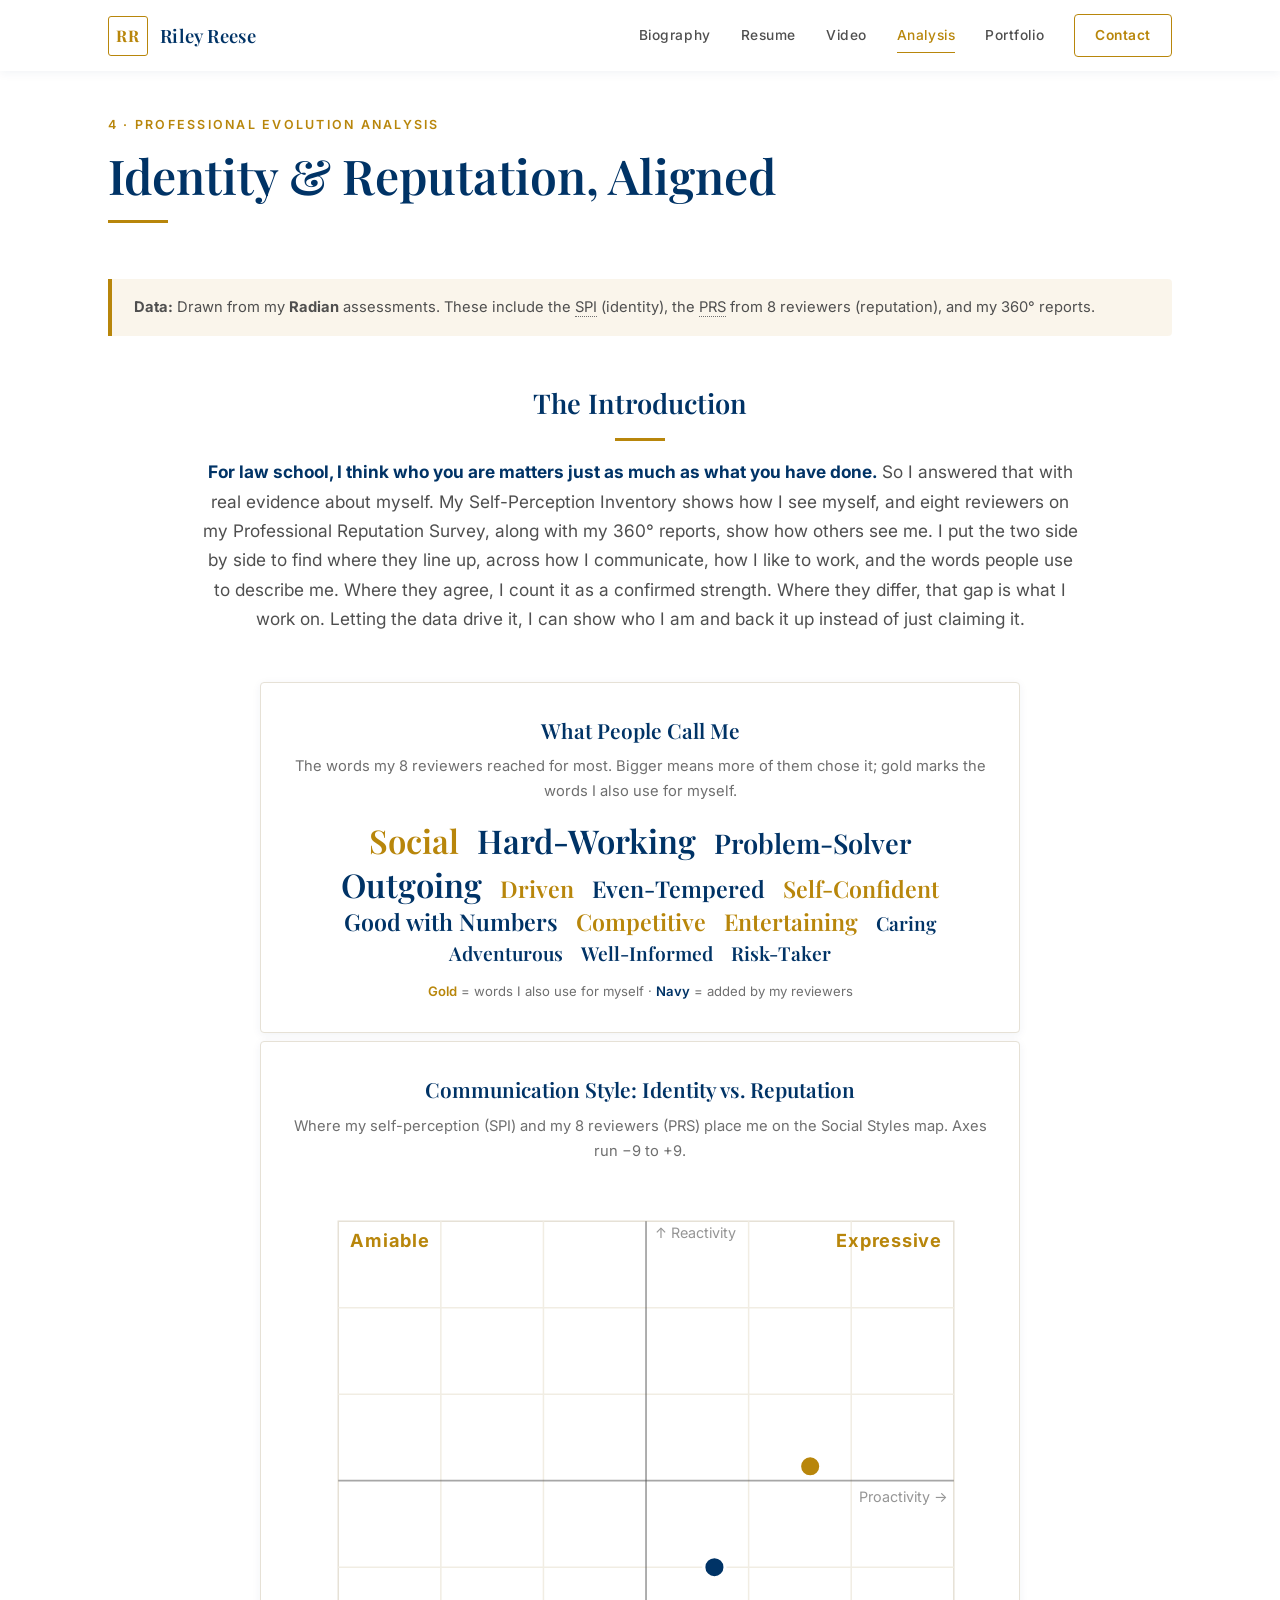
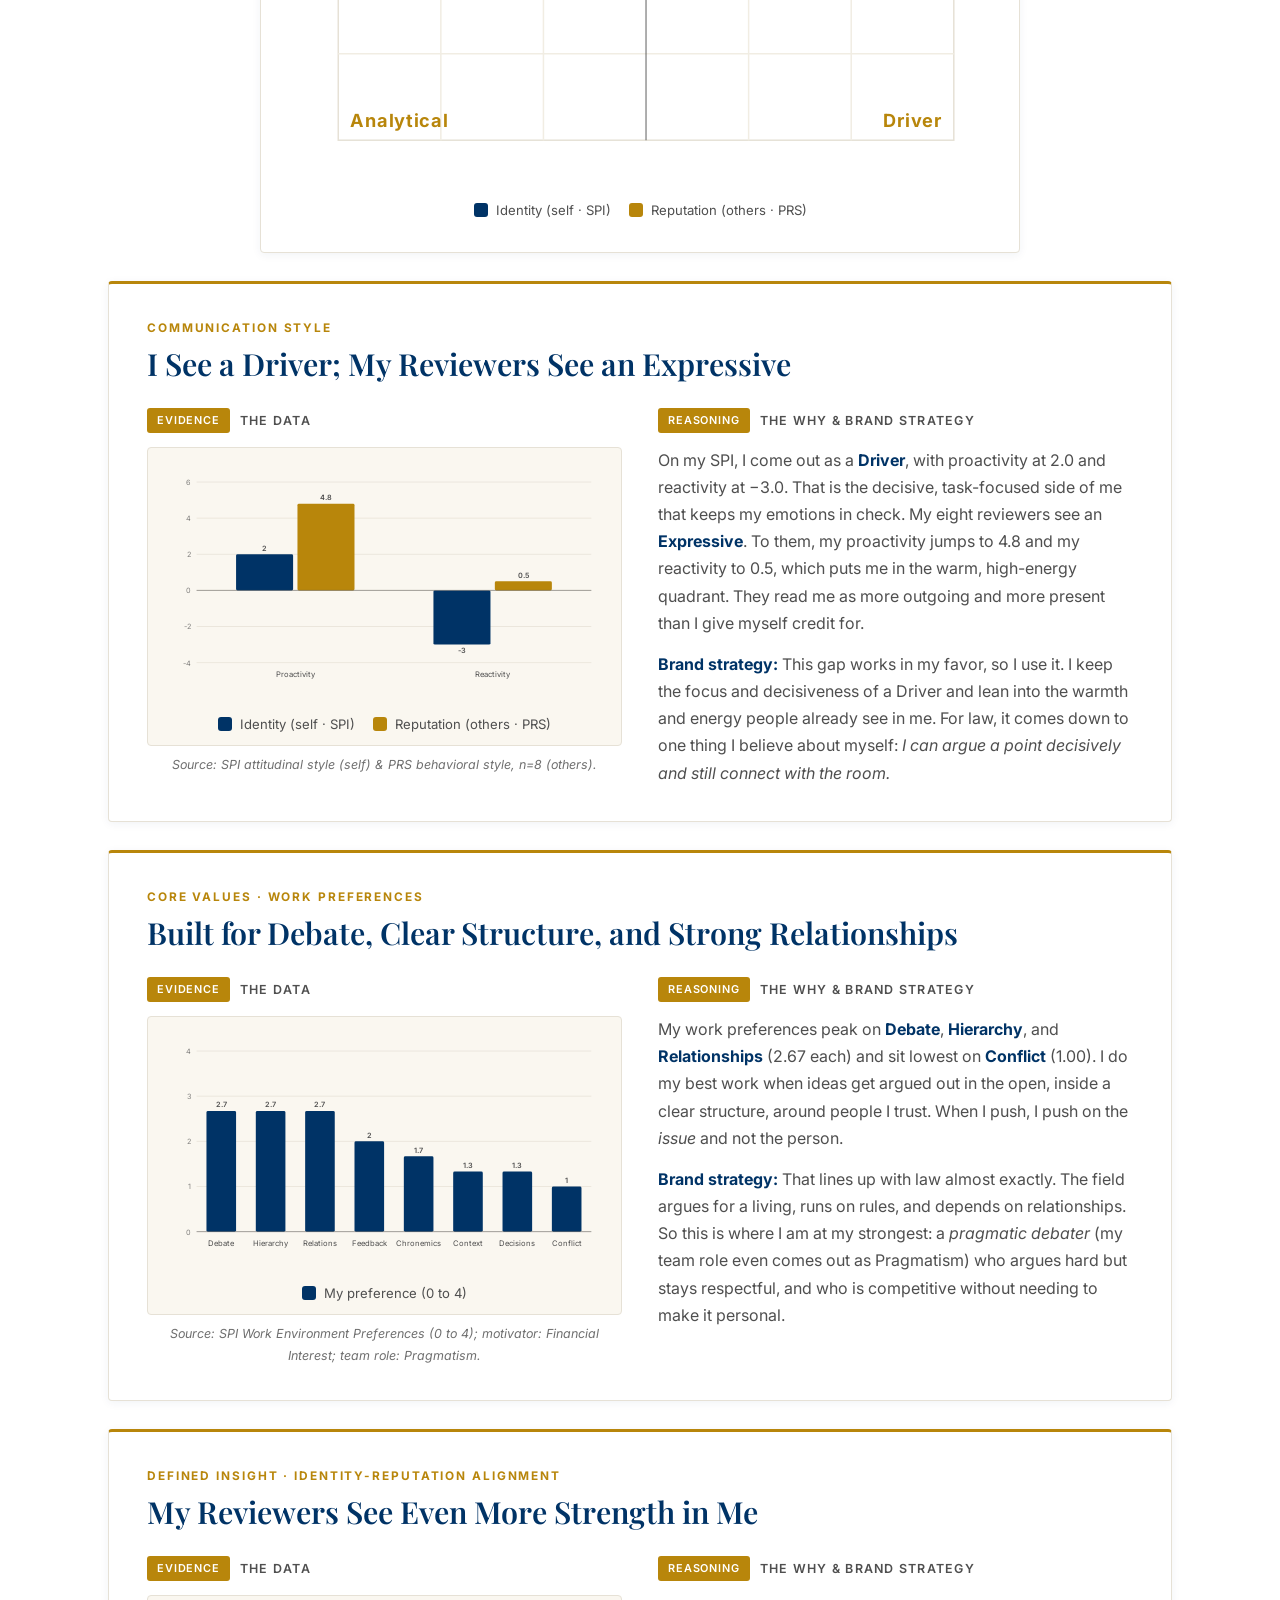
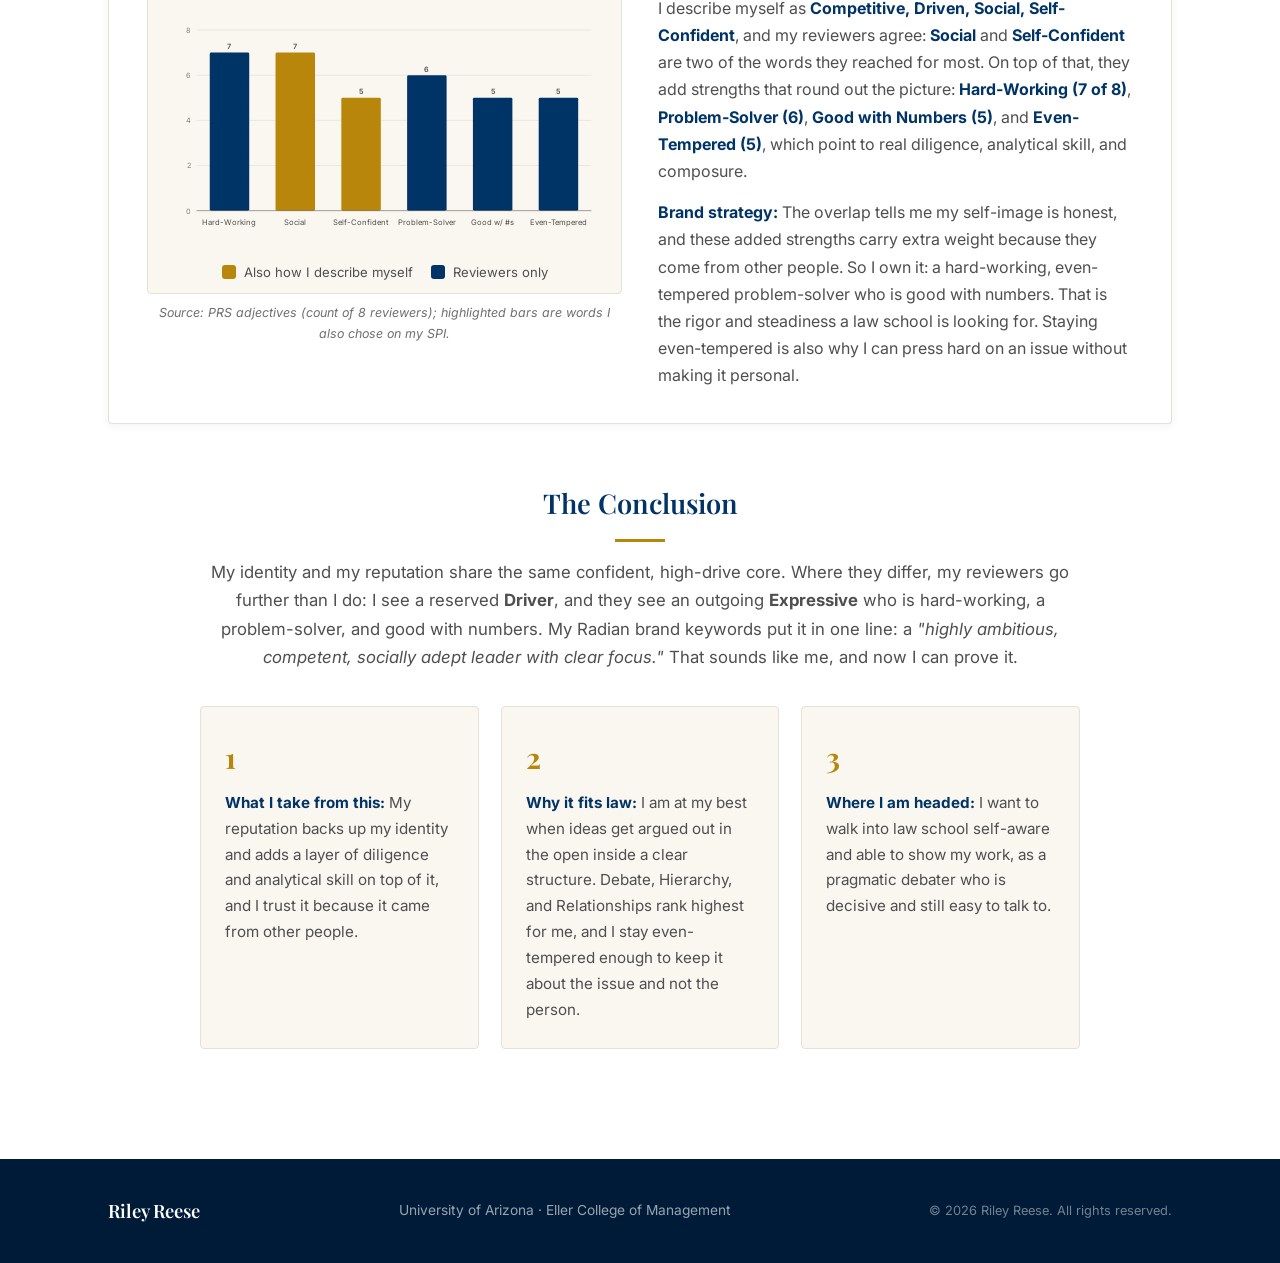
==== commit 227a83b6: "Rewrite analysis in Riley's voice; round GPA to 3.7; enlarge hero headshot" ====
--- a/analysis.html
+++ b/analysis.html
@@ -47,7 +47,7 @@
 
         <!-- Data source note -->
         <div class="callout reveal" role="note">
-          <strong>Data:</strong> drawn from my <strong>Radian</strong> assessments. These
+          <strong>Data:</strong> Drawn from my <strong>Radian</strong> assessments. These
           include the <abbr title="Self-Perception Inventory">SPI</abbr> (identity), the
           <abbr title="Professional Reputation Survey">PRS</abbr> from 8 reviewers
           (reputation), and my 360° reports.
@@ -57,16 +57,15 @@
         <div class="analysis__intro reveal">
           <h3>The Introduction</h3>
           <p>
-            <strong>A law school admissions committee wants to know more than what an
-            applicant has done. It wants to know who the person is under pressure, over
-            time.</strong> This analysis answers that with evidence. My Self-Perception
-            Inventory shows how I see myself; eight Professional Reputation Survey
-            reviewers and my 360° reports show how others see me. Side by side, they test
-            whether those two pictures match, across my communication style, my work
-            preferences, and the words people use to describe me. Where they agree, I
-            treat it as a confirmed strength. Where they differ, that gap is what my
-            brand strategy works on. The result is a law applicant whose self-knowledge
-            is backed by data rather than assumed.
+            <strong>For law school, I think who you are matters just as much as what you
+            have done.</strong> So I answered that with real evidence about myself. My
+            Self-Perception Inventory shows how I see myself, and eight reviewers on my
+            Professional Reputation Survey, along with my 360° reports, show how others
+            see me. I put the two side by side to find where they line up, across how I
+            communicate, how I like to work, and the words people use to describe me.
+            Where they agree, I count it as a confirmed strength. Where they differ, that
+            gap is what I work on. Letting the data drive it, I can show who I am and back
+            it up instead of just claiming it.
           </p>
         </div>
 
@@ -125,19 +124,19 @@
             <div class="cer__reasoning">
               <h4 class="cer__label"><span>Reasoning</span> The Why &amp; Brand Strategy</h4>
               <p>
-                On my SPI I come out as a <strong>Driver</strong>, with proactivity at
-                2.0 and reactivity at −3.0: decisive, task-focused, and reserved with
-                emotion. My eight reviewers see an <strong>Expressive</strong>. In their
-                eyes my proactivity climbs to 4.8 and my reactivity to 0.5, which puts me
-                in the warm, high-energy quadrant. They read me as far more outgoing and
-                emotionally present than I give myself credit for.
-              </p>
-              <p>
-                <strong>Brand strategy:</strong> the gap works in my favor, so I use it. I
-                keep the Driver's focus and decisiveness while leaning on the warmth and
-                energy other people already see in me. For a law school audience it comes
-                down to one idea: <em>I can argue decisively and still connect with the
-                room.</em>
+                On my SPI, I come out as a <strong>Driver</strong>, with proactivity at
+                2.0 and reactivity at −3.0. That is the decisive, task-focused side of me
+                that keeps my emotions in check. My eight reviewers see an
+                <strong>Expressive</strong>. To them, my proactivity jumps to 4.8 and my
+                reactivity to 0.5, which puts me in the warm, high-energy quadrant. They
+                read me as more outgoing and more present than I give myself credit for.
+              </p>
+              <p>
+                <strong>Brand strategy:</strong> This gap works in my favor, so I use it.
+                I keep the focus and decisiveness of a Driver and lean into the warmth and
+                energy people already see in me. For law, it comes down to one thing I
+                believe about myself: <em>I can argue a point decisively and still connect
+                with the room.</em>
               </p>
             </div>
           </div>
@@ -164,16 +163,17 @@
               <p>
                 My work preferences peak on <strong>Debate</strong>,
                 <strong>Hierarchy</strong>, and <strong>Relationships</strong> (2.67 each)
-                and bottom out on <strong>Conflict</strong> (1.00). I do my best work
-                where ideas get argued openly, inside a clear structure, among people I
-                trust. When I push, I push on the <em>issue</em> rather than the person.
-              </p>
-              <p>
-                <strong>Brand strategy:</strong> that profile fits the law almost exactly.
-                The field is adversarial, runs on rules, and depends on relationships. So
-                my story is a <em>pragmatic debater</em> (my preferred team role is
-                Pragmatism) who argues hard but stays respectful, and who pairs a
-                competitive streak with a low appetite for personal conflict.
+                and sit lowest on <strong>Conflict</strong> (1.00). I do my best work when
+                ideas get argued out in the open, inside a clear structure, around people
+                I trust. When I push, I push on the <em>issue</em> and not the person.
+              </p>
+              <p>
+                <strong>Brand strategy:</strong> That lines up with law almost exactly.
+                The field argues for a living, runs on rules, and depends on
+                relationships. So this is where I am at my strongest: a
+                <em>pragmatic debater</em> (my team role even comes out as Pragmatism) who
+                argues hard but stays respectful, and who is competitive without needing
+                to make it personal.
               </p>
             </div>
           </div>
@@ -182,7 +182,7 @@
         <!-- ===== CER Block C: Identity-Reputation Alignment (defined insight) ===== -->
         <article class="cer reveal">
           <div class="cer__tag">Defined Insight · Identity-Reputation Alignment</div>
-          <h3 class="cer__claim">Others Credit Me with Competence I Don't Always Claim</h3>
+          <h3 class="cer__claim">My Reviewers See Even More Strength in Me</h3>
 
           <div class="cer__grid">
             <div class="cer__evidence">
@@ -200,20 +200,19 @@
               <p>
                 I describe myself as <strong>Competitive, Driven, Social, Self-Confident</strong>,
                 and my reviewers agree: <strong>Social</strong> and <strong>Self-Confident</strong>
-                are among the words they use most. What they add are the traits I tend to
-                leave off my own list. <strong>Hard-Working (7 of 8)</strong>,
+                are two of the words they reached for most. On top of that, they add
+                strengths that round out the picture: <strong>Hard-Working (7 of 8)</strong>,
                 <strong>Problem-Solver (6)</strong>, <strong>Good with Numbers (5)</strong>,
-                and <strong>Even-Tempered (5)</strong> point to diligence, analytical
-                skill, and composure I'm slow to claim.
-              </p>
-              <p>
-                <strong>Brand strategy:</strong> the overlap shows my self-image is honest,
-                and the additions are credibility I didn't have to claim for myself. So I
-                build "a hard-working, even-tempered problem-solver who's good with
-                numbers" into how I present myself. That's the rigor and composure a law
-                school looks for, and it carries more weight coming from other people than
-                from me. The even temper also backs up my low appetite for conflict: I
-                press hard on the issue without making it personal.
+                and <strong>Even-Tempered (5)</strong>, which point to real diligence,
+                analytical skill, and composure.
+              </p>
+              <p>
+                <strong>Brand strategy:</strong> The overlap tells me my self-image is
+                honest, and these added strengths carry extra weight because they come
+                from other people. So I own it: a hard-working, even-tempered
+                problem-solver who is good with numbers. That is the rigor and steadiness
+                a law school is looking for. Staying even-tempered is also why I can press
+                hard on an issue without making it personal.
               </p>
             </div>
           </div>
@@ -223,24 +222,25 @@
         <div class="analysis__conclusion reveal">
           <h3>The Conclusion</h3>
           <p>
-            Identity and reputation share a confident, high-drive core. Where they differ,
-            my eight reviewers go further than I do: I see a reserved <strong>Driver</strong>,
-            while they see an outgoing <strong>Expressive</strong> who is hard-working, a
-            problem-solver, and good with numbers. My Radian brand keywords sum it up: a
-            <em>"highly ambitious, competent, socially adept leader with clear focus."</em>
+            My identity and my reputation share the same confident, high-drive core.
+            Where they differ, my reviewers go further than I do: I see a reserved
+            <strong>Driver</strong>, and they see an outgoing <strong>Expressive</strong>
+            who is hard-working, a problem-solver, and good with numbers. My Radian brand
+            keywords put it in one line: a <em>"highly ambitious, competent, socially adept
+            leader with clear focus."</em> That sounds like me, and now I can prove it.
           </p>
           <div class="takeaways">
             <div class="takeaway">
               <span class="takeaway__num">1</span>
-              <p><strong>Key takeaway:</strong> my reputation backs up my identity, and adds a credible layer of diligence and analytical competence on top of it.</p>
+              <p><strong>What I take from this:</strong> My reputation backs up my identity and adds a layer of diligence and analytical skill on top of it, and I trust it because it came from other people.</p>
             </div>
             <div class="takeaway">
               <span class="takeaway__num">2</span>
-              <p><strong>The advocacy fit:</strong> I'm at my best where ideas get argued openly inside a clear structure. Debate, Hierarchy, and Relationships rank highest in my preferences, and I stay even-tempered enough to keep it about the issue rather than the person.</p>
+              <p><strong>Why it fits law:</strong> I am at my best when ideas get argued out in the open inside a clear structure. Debate, Hierarchy, and Relationships rank highest for me, and I stay even-tempered enough to keep it about the issue and not the person.</p>
             </div>
             <div class="takeaway">
               <span class="takeaway__num">3</span>
-              <p><strong>The goal:</strong> arrive at law school as a self-aware advocate whose record is documented, a pragmatic debater with decisive presence.</p>
+              <p><strong>Where I am headed:</strong> I want to walk into law school self-aware and able to show my work, as a pragmatic debater who is decisive and still easy to talk to.</p>
             </div>
           </div>
         </div>
--- a/styles.css
+++ b/styles.css
@@ -196,7 +196,7 @@
 .hero__copy { min-width: 0; }
 .hero__photo { margin: 0; justify-self: end; }
 .hero__photo img {
-  width: 100%; max-width: 340px; display: block;
+  width: 100%; max-width: 380px; display: block;
   border-radius: var(--radius); box-shadow: var(--shadow-md);
   border: 1px solid rgba(255, 255, 255, 0.14);
 }
@@ -599,6 +599,18 @@
   padding: 8px 16px; border-radius: 30px; font-size: 0.85rem; font-weight: 500;
 }
 
+.involvement { margin-top: 60px; padding-top: 40px; border-top: 1px solid var(--line); }
+.involvement__list { display: flex; flex-wrap: wrap; gap: 14px; margin-top: 6px; list-style: none; padding: 0; }
+.involvement__list li {
+  display: inline-flex; align-items: center; gap: 10px;
+  background: var(--cream); border: 1px solid var(--line); color: var(--navy);
+  padding: 12px 22px; border-radius: 30px; font-size: 0.95rem; font-weight: 500;
+}
+.involvement__list li::before {
+  content: ""; width: 7px; height: 7px; border-radius: 50%;
+  background: var(--gold); flex: none;
+}
+
 /* ---------- Resume ---------- */
 .resume { background: var(--paper); border: 1px solid var(--line); border-radius: var(--radius); box-shadow: var(--shadow-sm); padding: 46px 48px; }
 .resume__header { padding-bottom: 22px; border-bottom: 2px solid var(--navy); margin-bottom: 8px; }
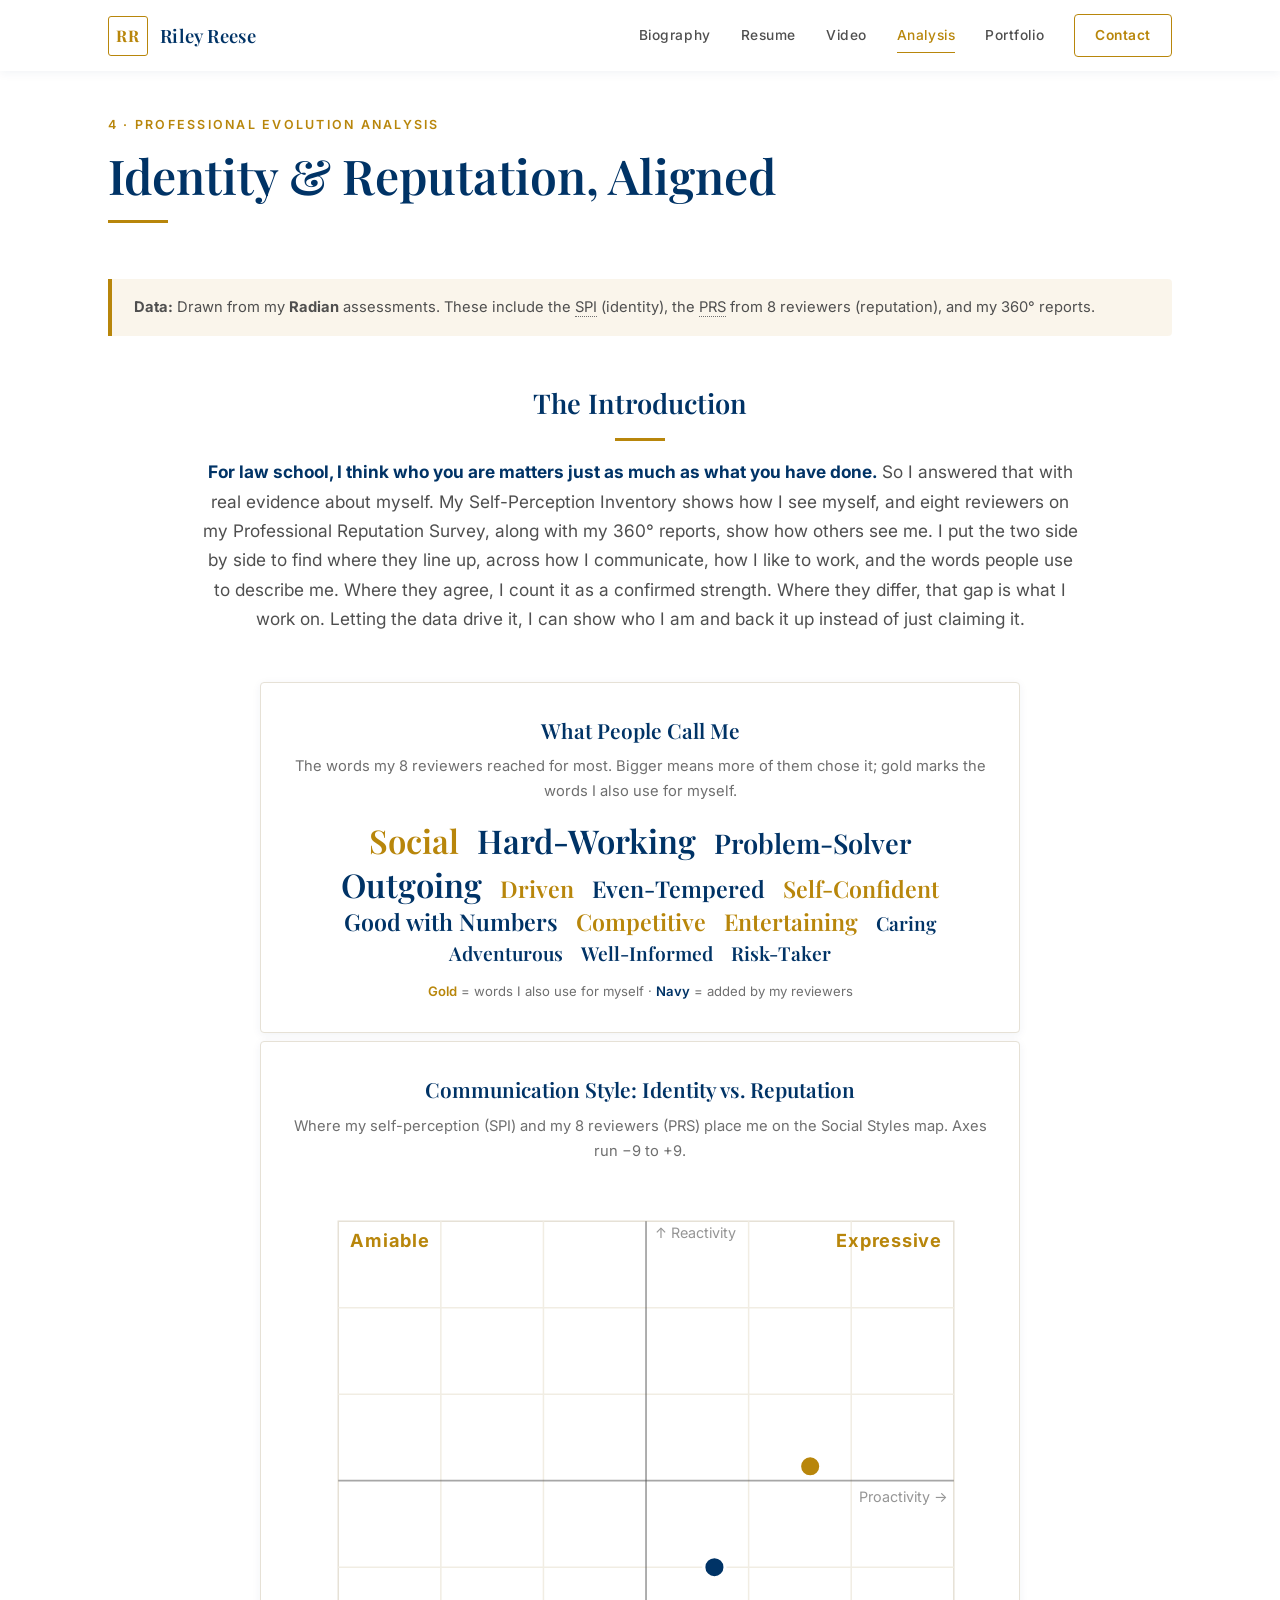
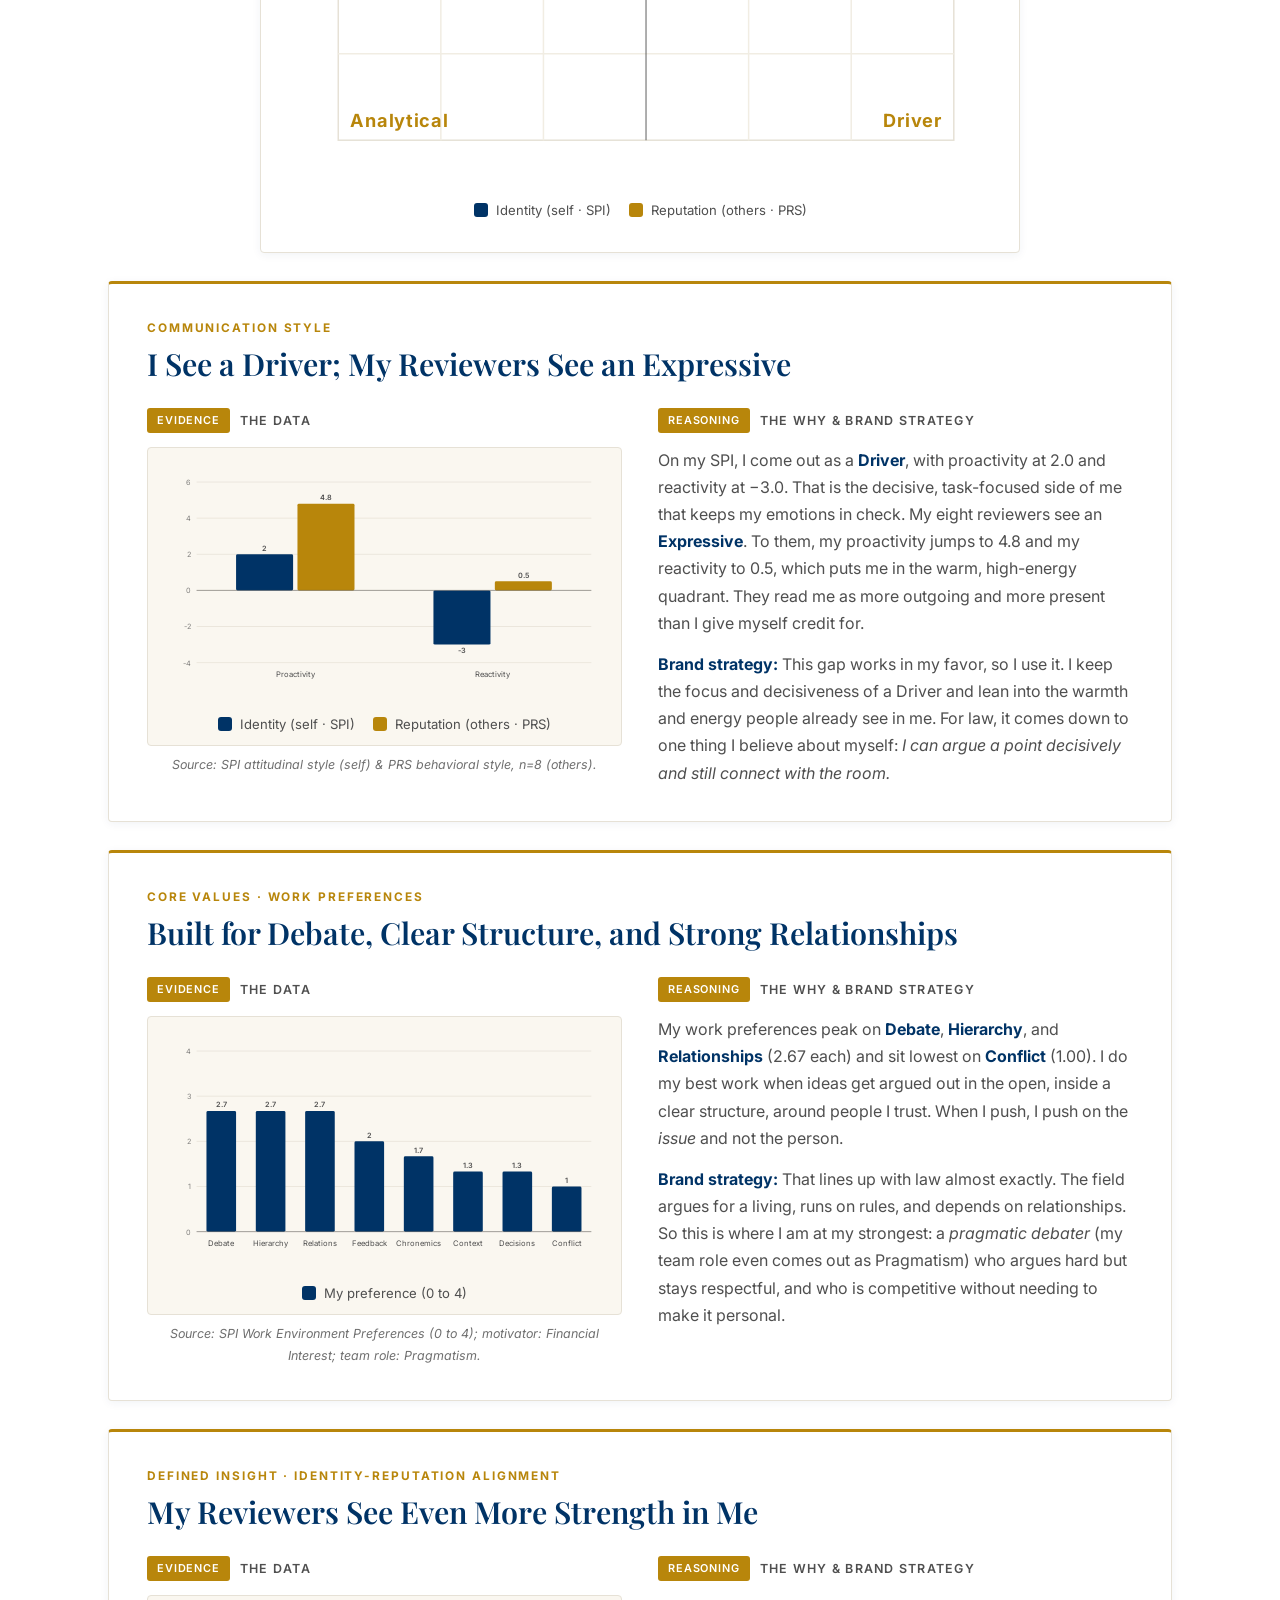
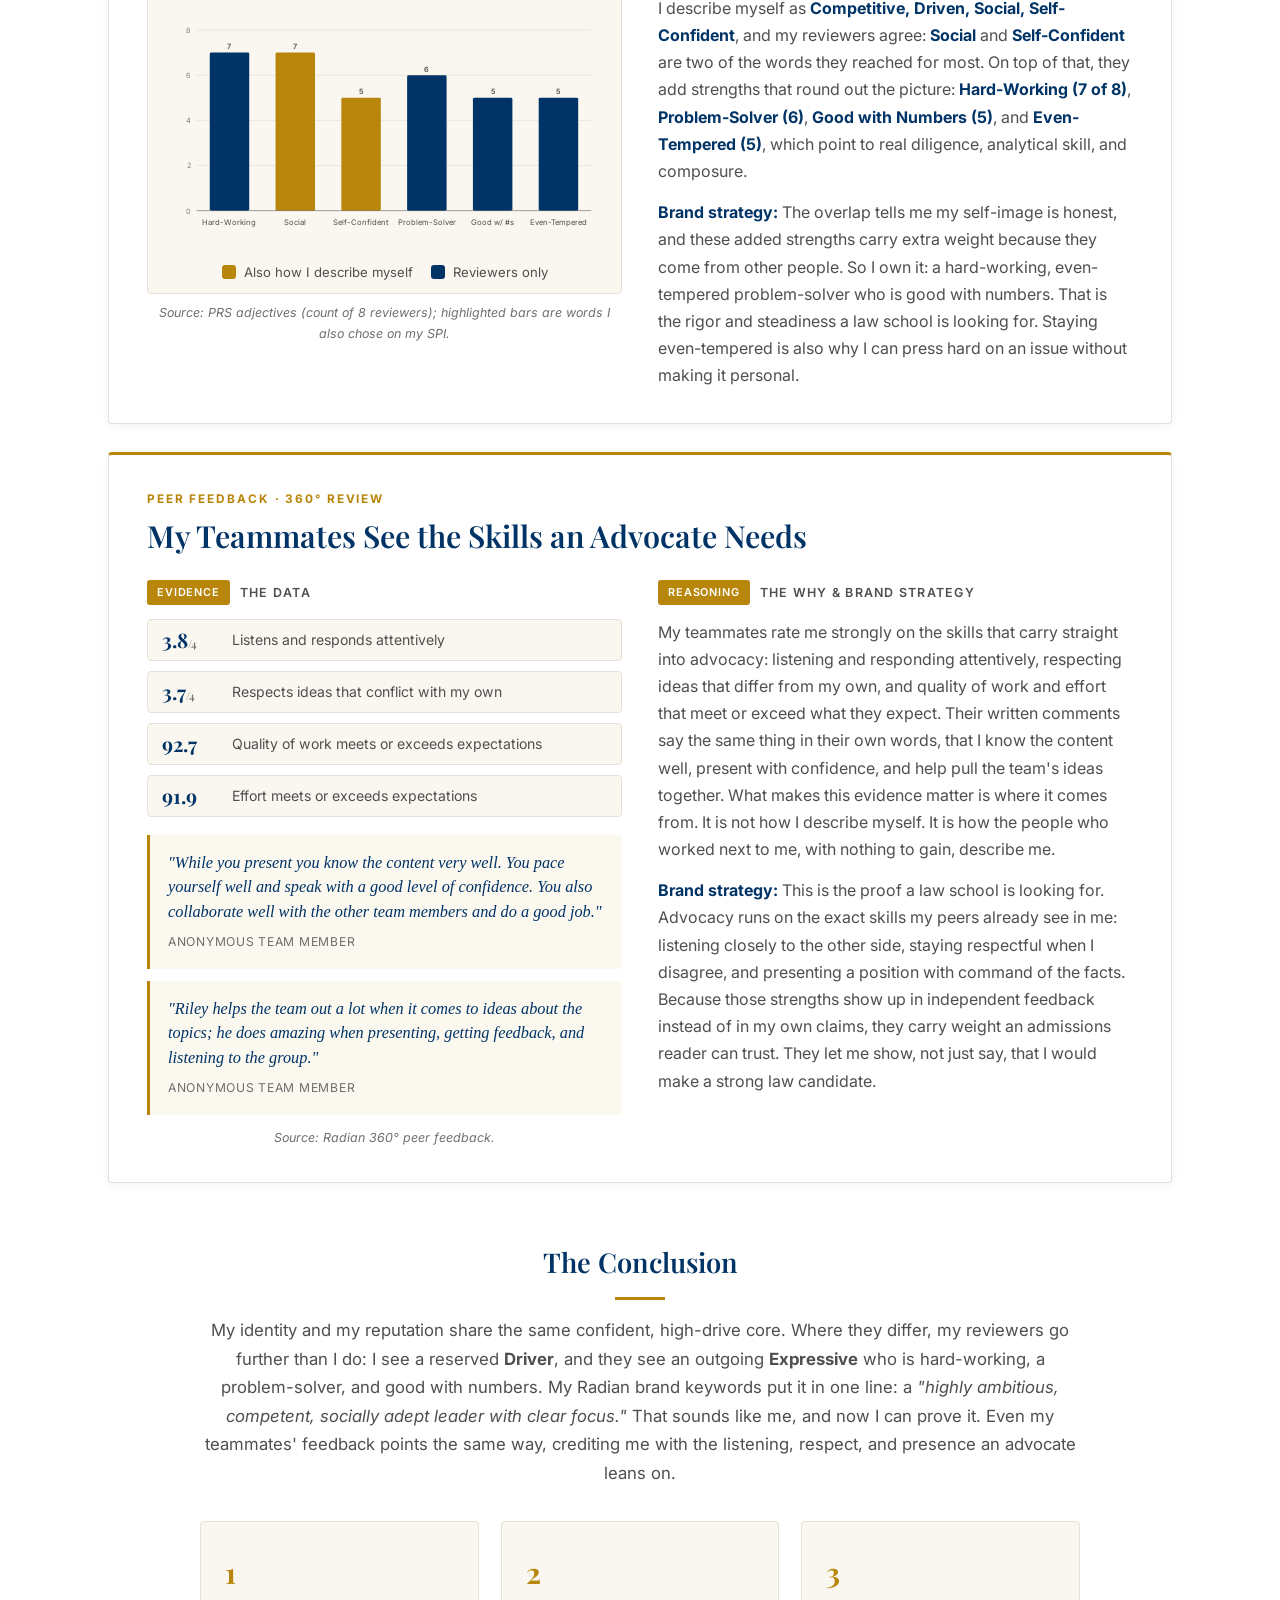
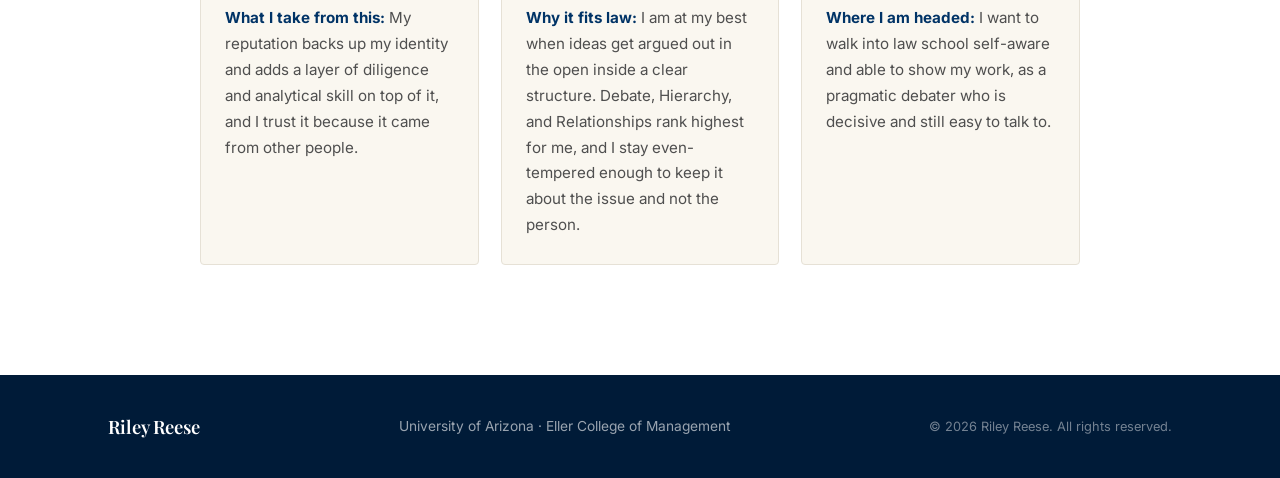
==== commit 772cf1b9: "Add 360 peer-feedback CER block to Analysis page" ====
--- a/analysis.html
+++ b/analysis.html
@@ -218,6 +218,56 @@
           </div>
         </article>
 
+        <!-- ===== CER Block D: 360° Peer Feedback ===== -->
+        <article class="cer reveal">
+          <div class="cer__tag">Peer Feedback · 360° Review</div>
+          <h3 class="cer__claim">My Teammates See the Skills an Advocate Needs</h3>
+
+          <div class="cer__grid">
+            <div class="cer__evidence">
+              <h4 class="cer__label"><span>Evidence</span> The Data</h4>
+              <ul class="peer-stats">
+                <li><span class="peer-stats__score">3.8<small>/4</small></span><span class="peer-stats__label">Listens and responds attentively</span></li>
+                <li><span class="peer-stats__score">3.7<small>/4</small></span><span class="peer-stats__label">Respects ideas that conflict with my own</span></li>
+                <li><span class="peer-stats__score">92.7</span><span class="peer-stats__label">Quality of work meets or exceeds expectations</span></li>
+                <li><span class="peer-stats__score">91.9</span><span class="peer-stats__label">Effort meets or exceeds expectations</span></li>
+              </ul>
+              <figure class="peer-quote">
+                <blockquote>"While you present you know the content very well. You pace yourself well and speak with a good level of confidence. You also collaborate well with the other team members and do a good job."</blockquote>
+                <figcaption>Anonymous team member</figcaption>
+              </figure>
+              <figure class="peer-quote">
+                <blockquote>"Riley helps the team out a lot when it comes to ideas about the topics; he does amazing when presenting, getting feedback, and listening to the group."</blockquote>
+                <figcaption>Anonymous team member</figcaption>
+              </figure>
+              <p class="cer__source">Source: Radian 360&deg; peer feedback.</p>
+            </div>
+
+            <div class="cer__reasoning">
+              <h4 class="cer__label"><span>Reasoning</span> The Why &amp; Brand Strategy</h4>
+              <p>
+                My teammates rate me strongly on the skills that carry straight into
+                advocacy: listening and responding attentively, respecting ideas that
+                differ from my own, and quality of work and effort that meet or exceed what
+                they expect. Their written comments say the same thing in their own words,
+                that I know the content well, present with confidence, and help pull the
+                team's ideas together. What makes this evidence matter is where it comes
+                from. It is not how I describe myself. It is how the people who worked next
+                to me, with nothing to gain, describe me.
+              </p>
+              <p>
+                <strong>Brand strategy:</strong> This is the proof a law school is looking
+                for. Advocacy runs on the exact skills my peers already see in me: listening
+                closely to the other side, staying respectful when I disagree, and presenting
+                a position with command of the facts. Because those strengths show up in
+                independent feedback instead of in my own claims, they carry weight an
+                admissions reader can trust. They let me show, not just say, that I would
+                make a strong law candidate.
+              </p>
+            </div>
+          </div>
+        </article>
+
         <!-- Conclusion -->
         <div class="analysis__conclusion reveal">
           <h3>The Conclusion</h3>
@@ -228,6 +278,8 @@
             who is hard-working, a problem-solver, and good with numbers. My Radian brand
             keywords put it in one line: a <em>"highly ambitious, competent, socially adept
             leader with clear focus."</em> That sounds like me, and now I can prove it.
+            Even my teammates' feedback points the same way, crediting me with the
+            listening, respect, and presence an advocate leans on.
           </p>
           <div class="takeaways">
             <div class="takeaway">
--- a/styles.css
+++ b/styles.css
@@ -704,6 +704,16 @@
 .cer__reasoning p:last-child { margin-bottom: 0; }
 .cer__reasoning strong { color: var(--navy); }
 
+.peer-stats { list-style: none; margin: 0 0 18px; padding: 0; display: grid; gap: 10px; }
+.peer-stats li { display: flex; align-items: center; gap: 14px; padding: 10px 14px; background: var(--cream); border: 1px solid var(--line); border-radius: var(--radius); }
+.peer-stats__score { font-family: var(--serif); font-weight: 700; color: var(--navy); font-size: 1.25rem; line-height: 1; flex: none; min-width: 56px; }
+.peer-stats__score small { font-size: 0.68rem; color: var(--muted); font-weight: 600; }
+.peer-stats__label { font-size: 0.88rem; color: var(--charcoal); line-height: 1.35; }
+.peer-stats__label em { color: var(--muted); font-style: normal; }
+.peer-quote { margin: 0 0 12px; padding: 16px 18px; border-left: 3px solid var(--gold); background: rgba(184, 134, 11, 0.06); border-radius: 0 var(--radius) var(--radius) 0; }
+.peer-quote blockquote { margin: 0 0 8px; font-family: var(--serif-alt); font-style: italic; color: var(--navy); font-size: 1.02rem; line-height: 1.5; }
+.peer-quote figcaption { font-size: 0.76rem; letter-spacing: 0.06em; text-transform: uppercase; color: var(--muted); }
+
 /* ---------- Takeaways ---------- */
 .takeaways { display: grid; grid-template-columns: repeat(3, 1fr); gap: 22px; margin-top: 34px; text-align: left; }
 .takeaway { background: var(--cream); border: 1px solid var(--line); border-radius: var(--radius); padding: 26px 24px; }
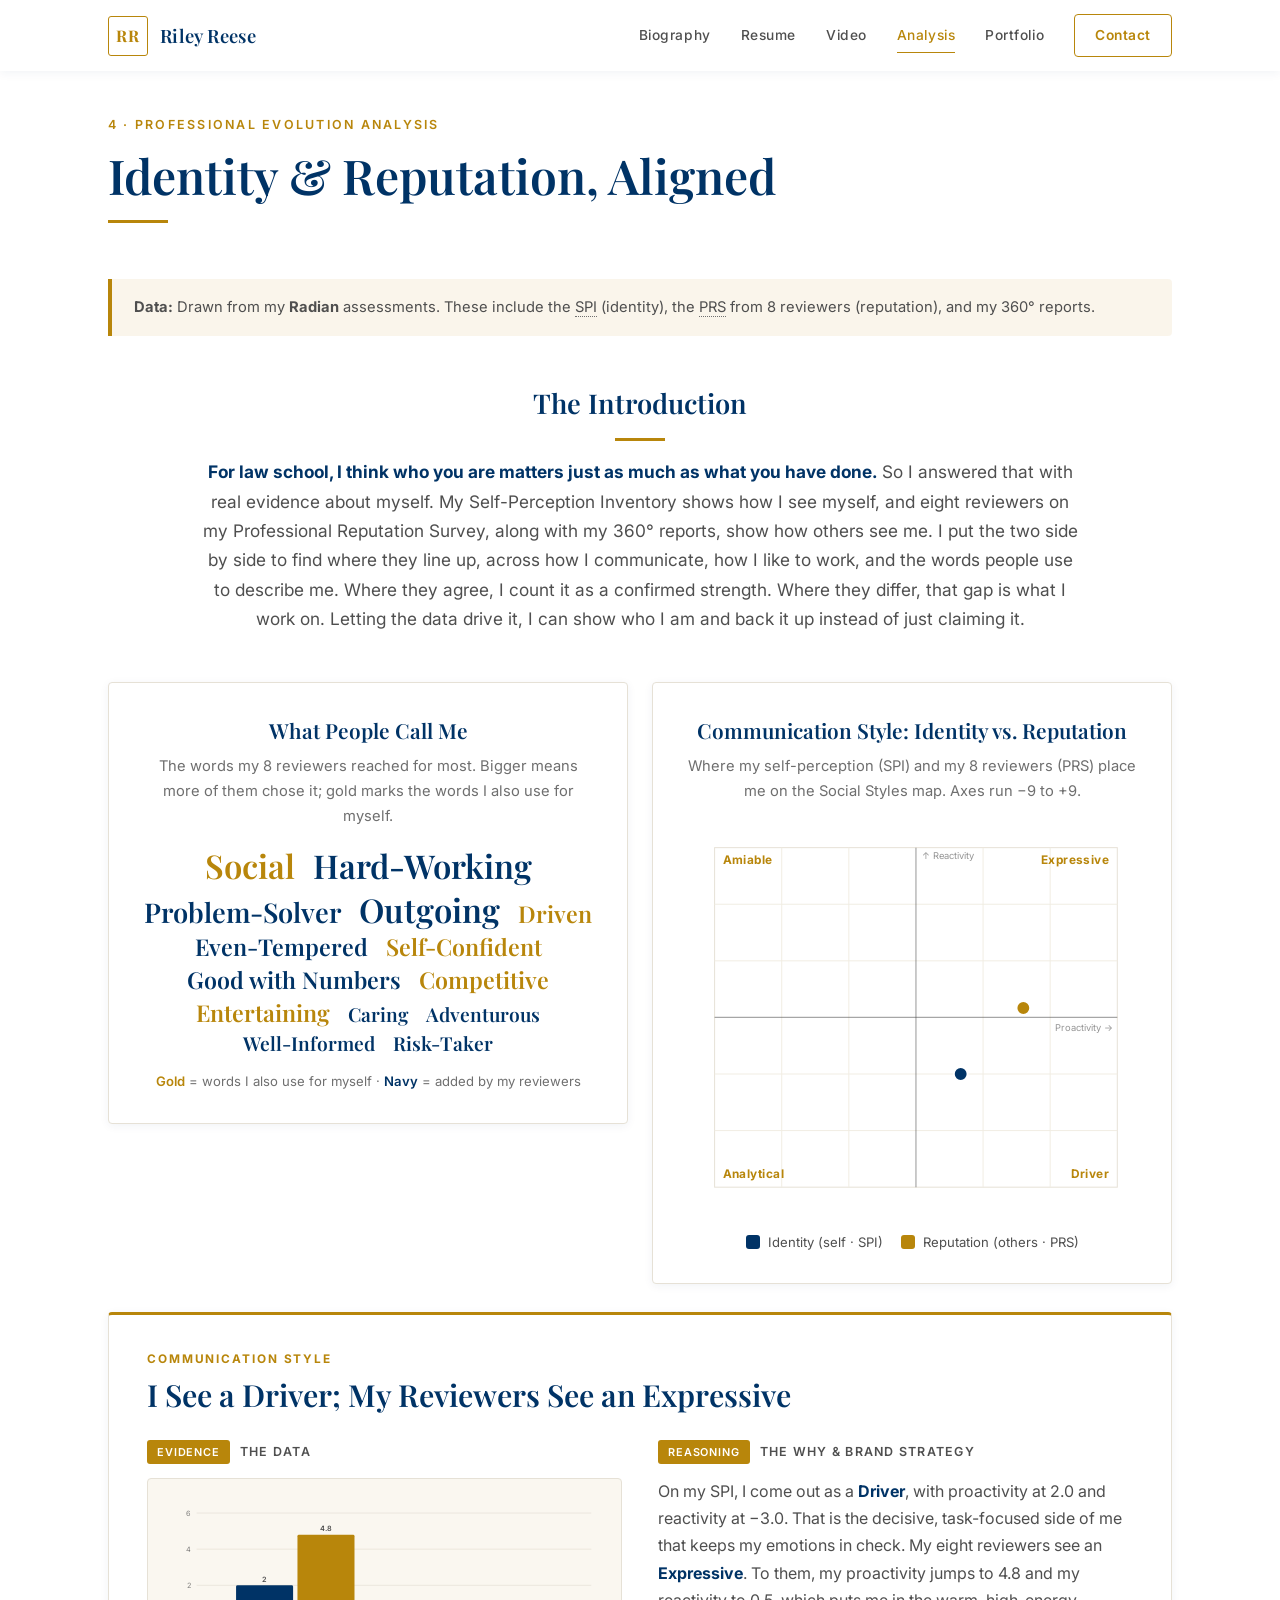
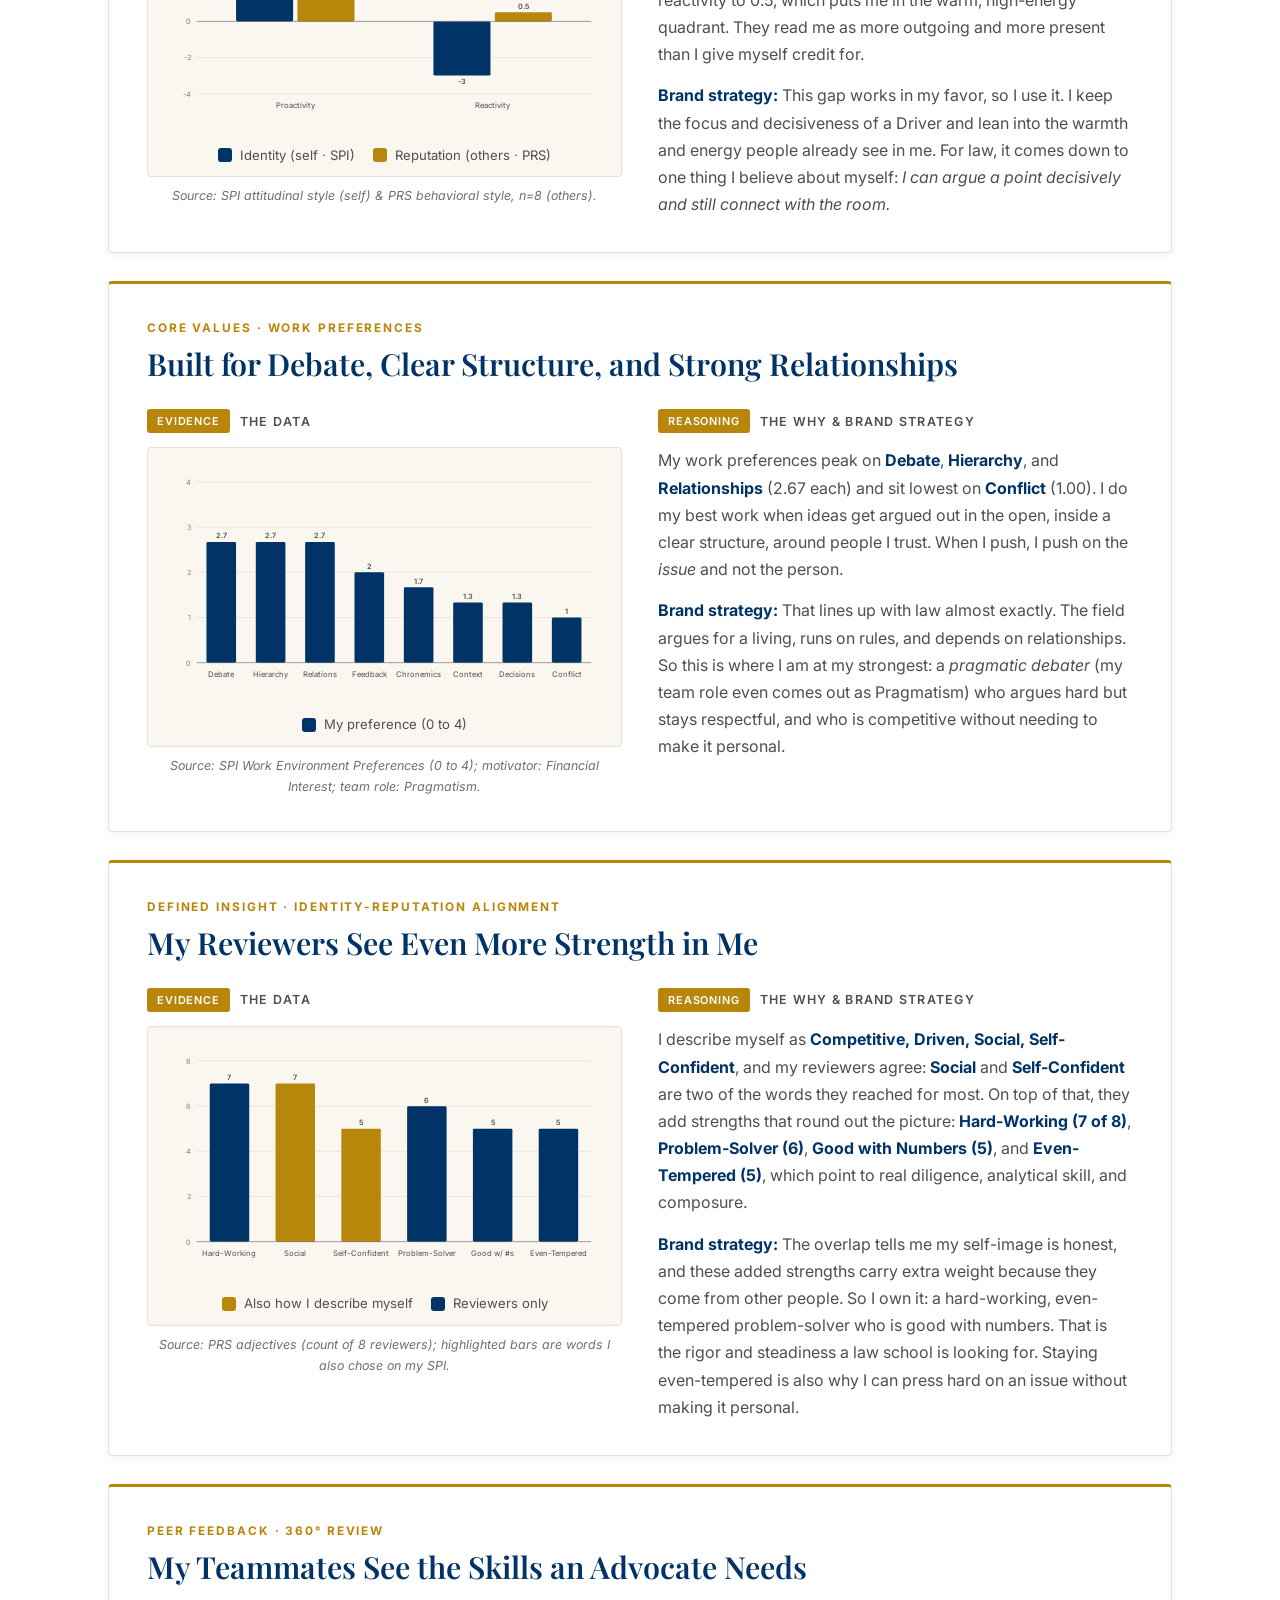
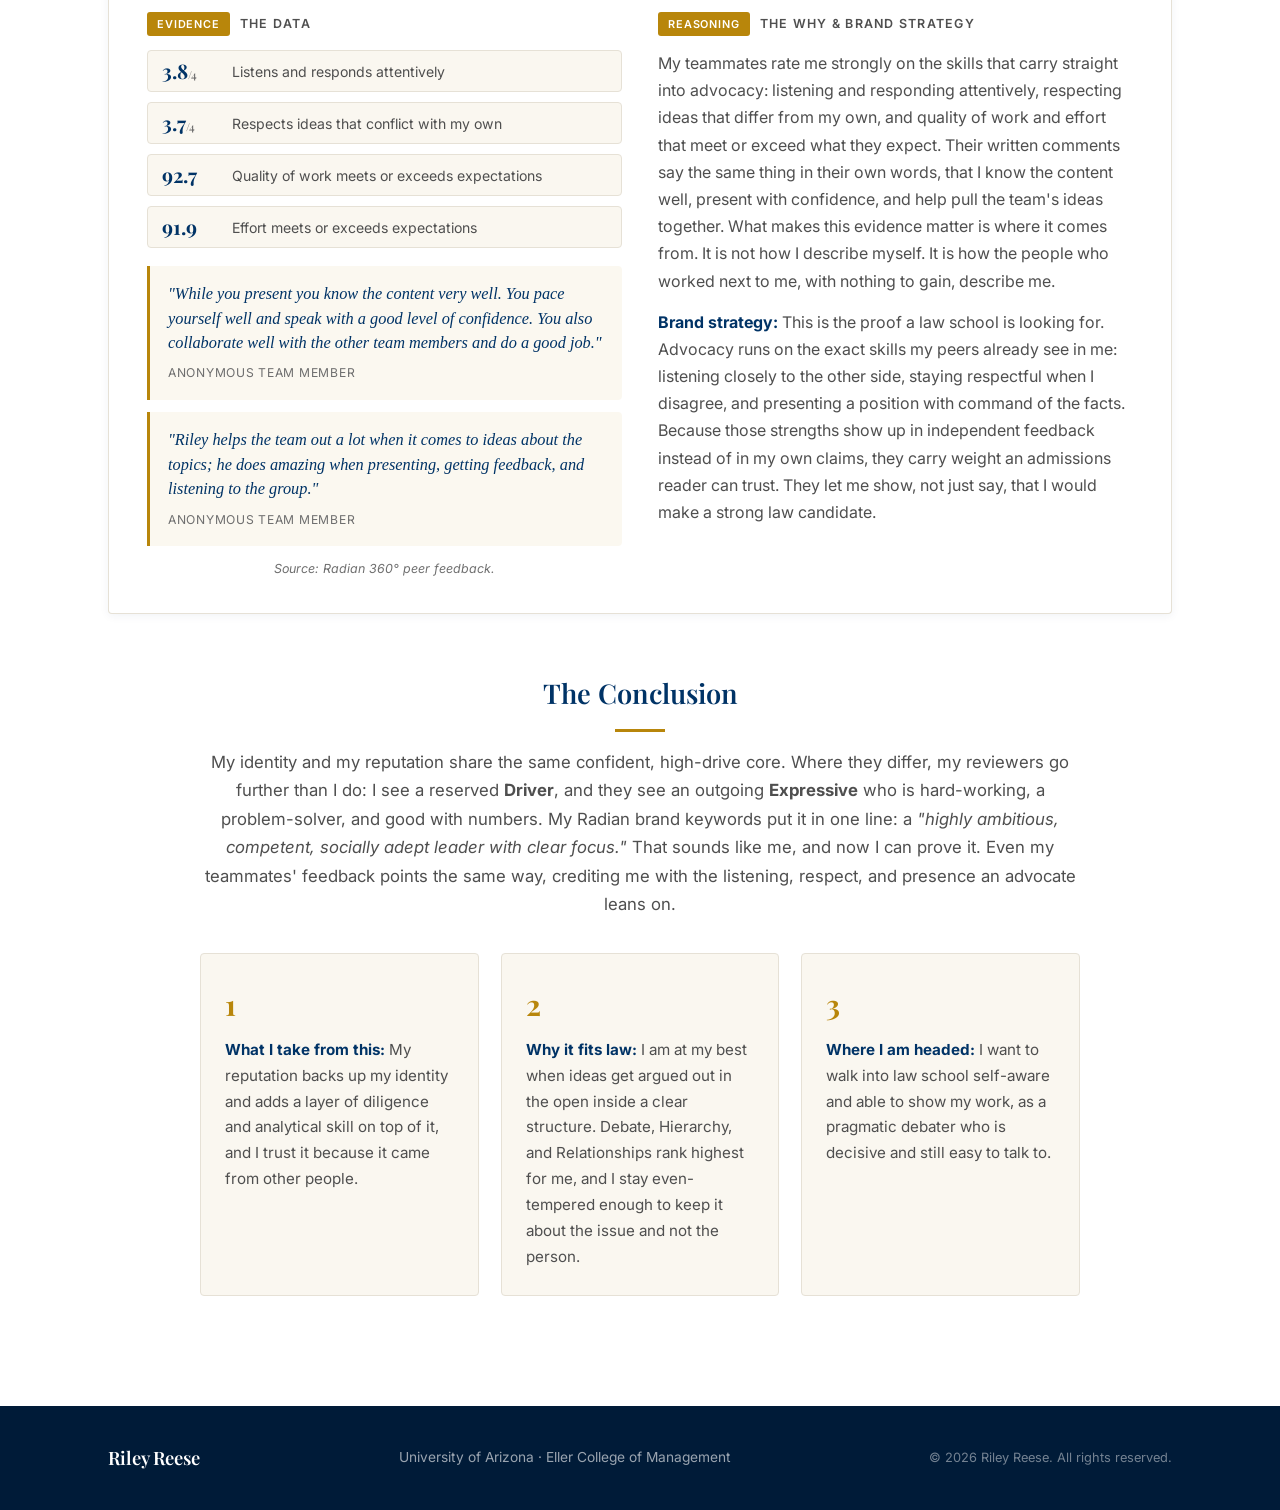
==== commit 77b8abd4: "Analysis: place word map and communication-style chart side by side; shrink chart" ====
--- a/analysis.html
+++ b/analysis.html
@@ -69,6 +69,8 @@
           </p>
         </div>
 
+        <!-- Overview visuals: word map + communication-style chart, side by side -->
+        <div class="analysis__viz">
         <!-- Word map: what people call me (PRS adjectives by frequency) -->
         <figure class="wordmap reveal">
           <figcaption class="chart-card__cap">
@@ -104,6 +106,7 @@
                aria-label="Quadrant scatter of Social Styles. Self-perception sits in the Driver quadrant at proactivity 2.0, reactivity negative 3.0; reviewers place me in the Expressive quadrant at proactivity 4.8, reactivity 0.5."></div>
           <div class="chart-legend" id="legend-radar"></div>
         </figure>
+        </div>
 
         <!-- ===== CER Block A: Communication Style ===== -->
         <article class="cer reveal">
--- a/styles.css
+++ b/styles.css
@@ -692,6 +692,10 @@
 .wordmap__legend .wm--self { font-weight: 600; }
 .wordmap__legend .wm--navy { font-weight: 600; }
 
+.analysis__viz { display: grid; grid-template-columns: 1fr 1fr; gap: 24px; align-items: start; margin: 0 auto 8px; }
+.analysis__viz > .wordmap, .analysis__viz > .chart-card { max-width: none; margin: 0; }
+@media (max-width: 820px) { .analysis__viz { grid-template-columns: 1fr; } }
+
 /* ---------- CER blocks ---------- */
 .cer { background: var(--paper); border: 1px solid var(--line); border-top: 3px solid var(--gold); border-radius: var(--radius); padding: 34px 38px; margin-top: 28px; box-shadow: var(--shadow-sm); }
 .cer__tag { font-size: 0.74rem; letter-spacing: 0.16em; text-transform: uppercase; color: var(--gold); font-weight: 700; margin-bottom: 8px; }
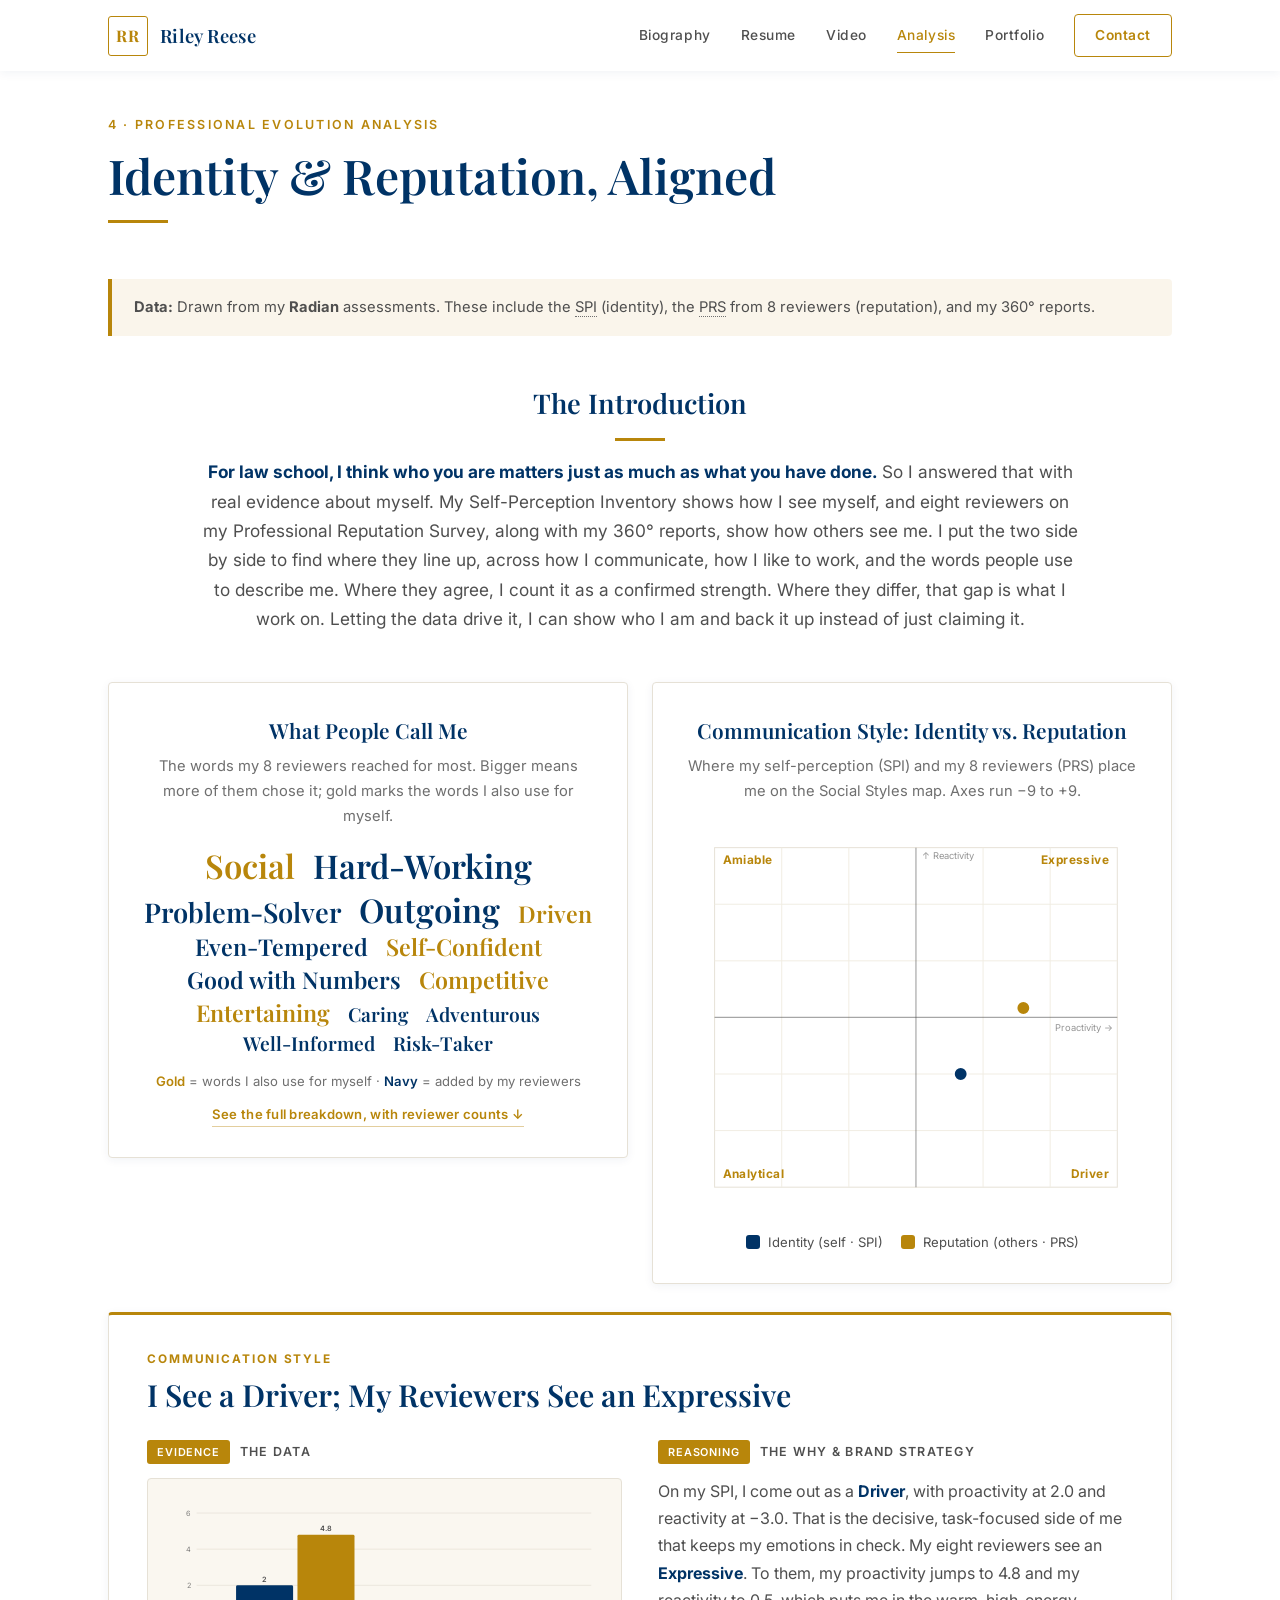
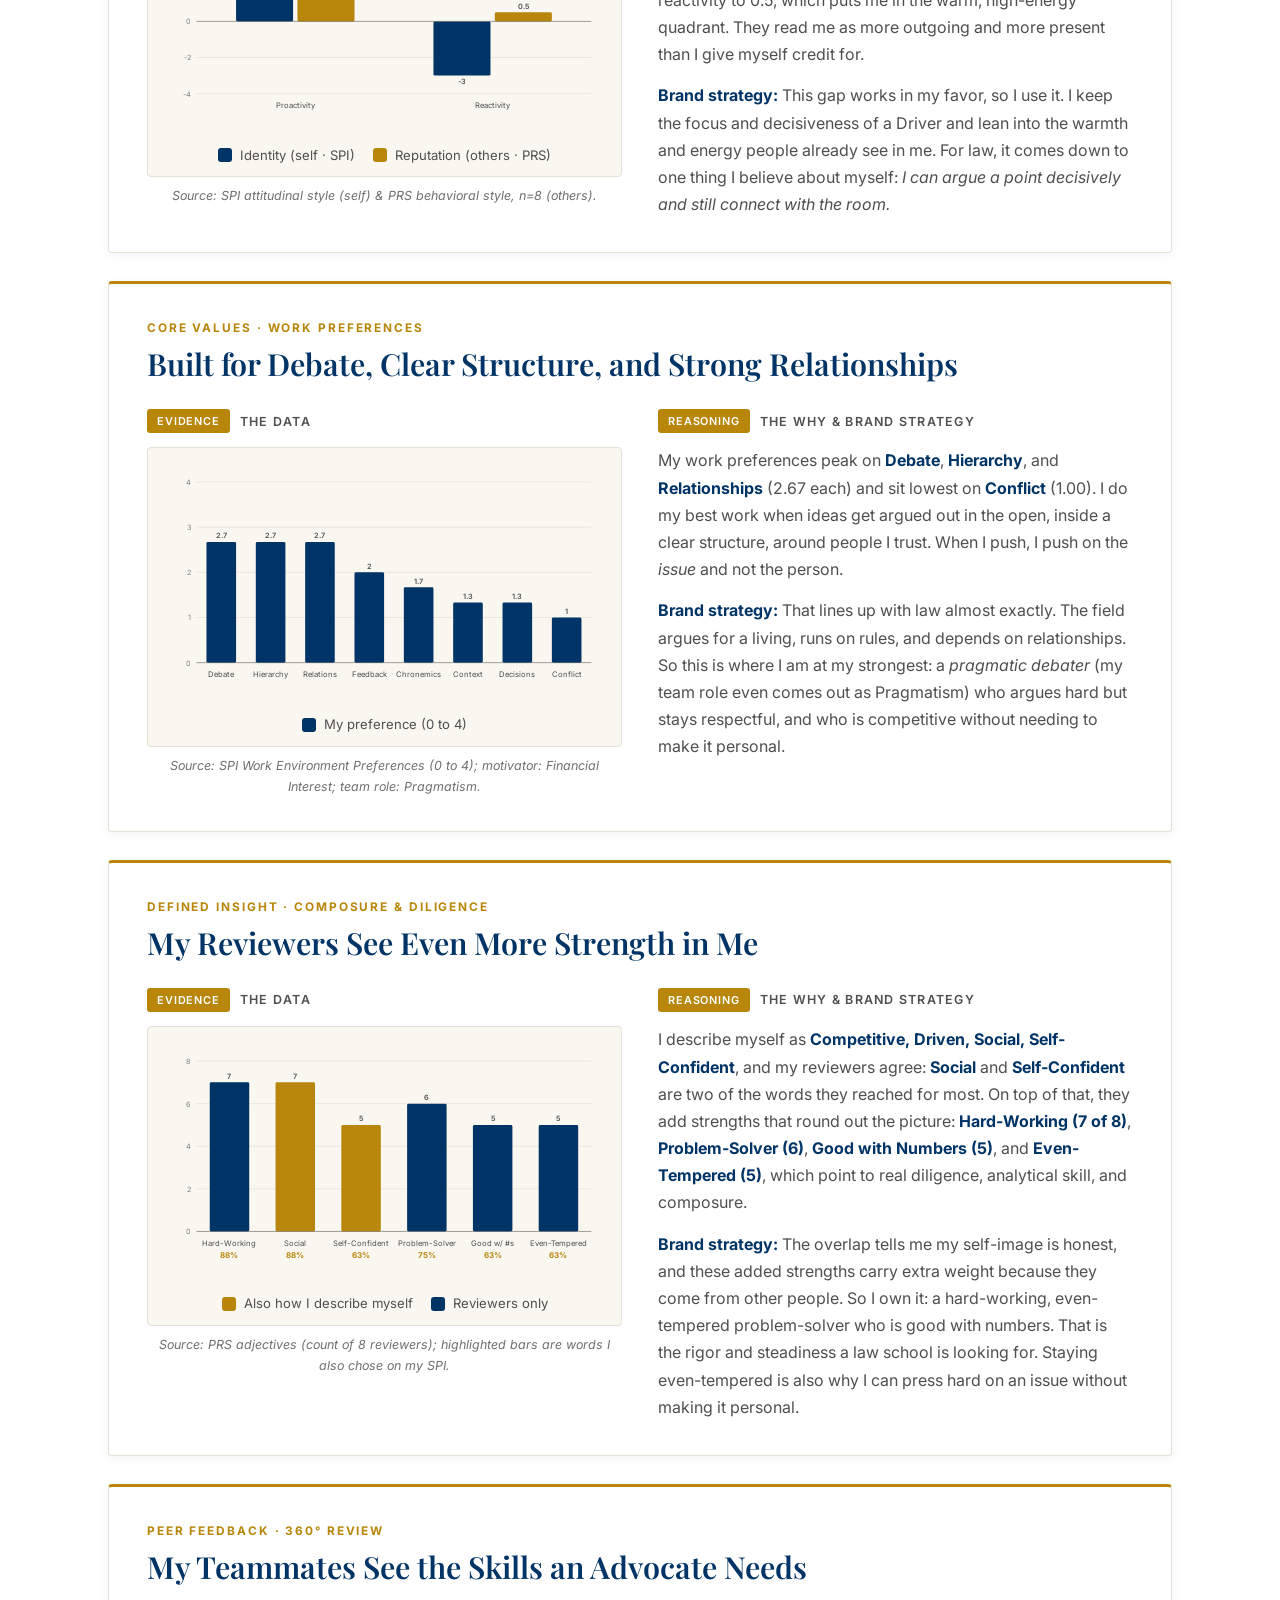
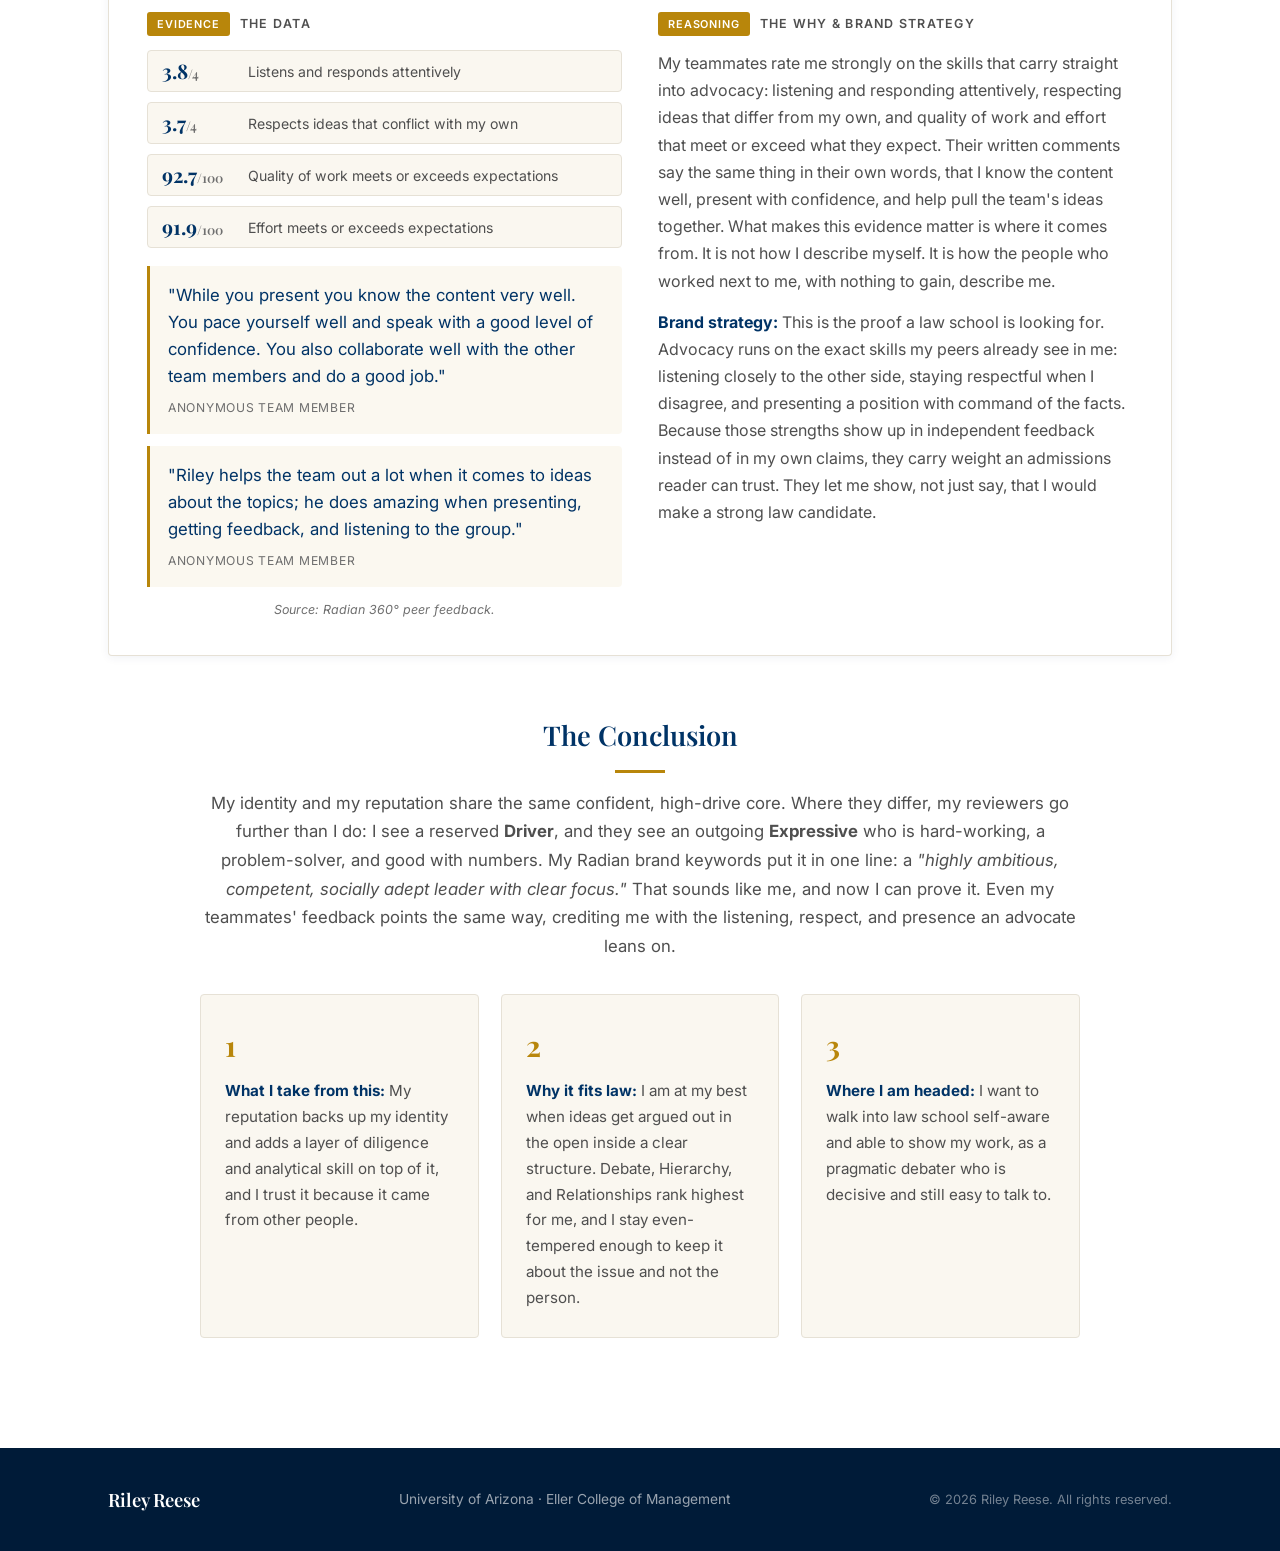
==== commit 05550d48: "Bio photo, hero copy, analysis + portfolio refinements - Biography: replace Eller photo with APC int" ====
--- a/analysis.html
+++ b/analysis.html
@@ -94,6 +94,7 @@
             <span class="wm" style="font-size:1.2rem">Risk-Taker</span>
           </div>
           <p class="wordmap__legend"><span class="wm--self">Gold</span> = words I also use for myself · <span class="wm--navy">Navy</span> = added by my reviewers</p>
+          <a class="wordmap__link" href="#reviewer-strengths">See the full breakdown, with reviewer counts &#8595;</a>
         </figure>
 
         <!-- Overview chart: Social Styles quadrant -->
@@ -182,9 +183,9 @@
           </div>
         </article>
 
-        <!-- ===== CER Block C: Identity-Reputation Alignment (defined insight) ===== -->
-        <article class="cer reveal">
-          <div class="cer__tag">Defined Insight · Identity-Reputation Alignment</div>
+        <!-- ===== CER Block C: Composure & Diligence (defined insight) ===== -->
+        <article class="cer reveal" id="reviewer-strengths">
+          <div class="cer__tag">Defined Insight · Composure &amp; Diligence</div>
           <h3 class="cer__claim">My Reviewers See Even More Strength in Me</h3>
 
           <div class="cer__grid">
@@ -232,8 +233,8 @@
               <ul class="peer-stats">
                 <li><span class="peer-stats__score">3.8<small>/4</small></span><span class="peer-stats__label">Listens and responds attentively</span></li>
                 <li><span class="peer-stats__score">3.7<small>/4</small></span><span class="peer-stats__label">Respects ideas that conflict with my own</span></li>
-                <li><span class="peer-stats__score">92.7</span><span class="peer-stats__label">Quality of work meets or exceeds expectations</span></li>
-                <li><span class="peer-stats__score">91.9</span><span class="peer-stats__label">Effort meets or exceeds expectations</span></li>
+                <li><span class="peer-stats__score">92.7<small>/100</small></span><span class="peer-stats__label">Quality of work meets or exceeds expectations</span></li>
+                <li><span class="peer-stats__score">91.9<small>/100</small></span><span class="peer-stats__label">Effort meets or exceeds expectations</span></li>
               </ul>
               <figure class="peer-quote">
                 <blockquote>"While you present you know the content very well. You pace yourself well and speak with a good level of confidence. You also collaborate well with the other team members and do a good job."</blockquote>
--- a/styles.css
+++ b/styles.css
@@ -576,7 +576,7 @@
 .section__intro strong { color: var(--navy); }
 
 /* ---------- Biography ---------- */
-.bio { display: grid; grid-template-columns: 320px 1fr; gap: 56px; align-items: start; }
+.bio { display: grid; grid-template-columns: 460px 1fr; gap: 56px; align-items: start; }
 .bio__photo { margin: 0; }
 .bio__photo img { width: 100%; border-radius: var(--radius); box-shadow: var(--shadow-md); }
 .bio__placeholder {
@@ -691,6 +691,8 @@
 .wordmap__legend { text-align: center; margin-top: 16px; font-size: 0.82rem; color: var(--muted); }
 .wordmap__legend .wm--self { font-weight: 600; }
 .wordmap__legend .wm--navy { font-weight: 600; }
+.wordmap__link { display: table; margin: 10px auto 0; font-family: var(--sans); font-size: 0.82rem; font-weight: 600; letter-spacing: 0.02em; color: var(--gold); text-decoration: none; border-bottom: 1px solid rgba(184, 134, 11, 0.4); padding-bottom: 1px; transition: color 0.2s, border-color 0.2s; }
+.wordmap__link:hover { color: var(--navy); border-color: var(--navy); }
 
 .analysis__viz { display: grid; grid-template-columns: 1fr 1fr; gap: 24px; align-items: start; margin: 0 auto 8px; }
 .analysis__viz > .wordmap, .analysis__viz > .chart-card { max-width: none; margin: 0; }
@@ -710,12 +712,12 @@
 
 .peer-stats { list-style: none; margin: 0 0 18px; padding: 0; display: grid; gap: 10px; }
 .peer-stats li { display: flex; align-items: center; gap: 14px; padding: 10px 14px; background: var(--cream); border: 1px solid var(--line); border-radius: var(--radius); }
-.peer-stats__score { font-family: var(--serif); font-weight: 700; color: var(--navy); font-size: 1.25rem; line-height: 1; flex: none; min-width: 56px; }
-.peer-stats__score small { font-size: 0.68rem; color: var(--muted); font-weight: 600; }
+.peer-stats__score { font-family: var(--serif); font-weight: 700; color: var(--navy); font-size: 1.25rem; line-height: 1; flex: none; min-width: 72px; }
+.peer-stats__score small { font-size: 0.82rem; color: var(--muted); font-weight: 600; }
 .peer-stats__label { font-size: 0.88rem; color: var(--charcoal); line-height: 1.35; }
 .peer-stats__label em { color: var(--muted); font-style: normal; }
 .peer-quote { margin: 0 0 12px; padding: 16px 18px; border-left: 3px solid var(--gold); background: rgba(184, 134, 11, 0.06); border-radius: 0 var(--radius) var(--radius) 0; }
-.peer-quote blockquote { margin: 0 0 8px; font-family: var(--serif-alt); font-style: italic; color: var(--navy); font-size: 1.02rem; line-height: 1.5; }
+.peer-quote blockquote { margin: 0 0 8px; font-family: var(--sans); font-style: normal; color: var(--navy); font-size: 1.05rem; line-height: 1.6; }
 .peer-quote figcaption { font-size: 0.76rem; letter-spacing: 0.06em; text-transform: uppercase; color: var(--muted); }
 
 /* ---------- Takeaways ---------- */
@@ -805,7 +807,7 @@
 /* ---------- Responsive (persona components) ---------- */
 @media (max-width: 920px) {
   .bio { grid-template-columns: 1fr; gap: 32px; }
-  .bio__photo { max-width: 300px; }
+  .bio__photo { max-width: 520px; }
   .cer__grid { grid-template-columns: 1fr; gap: 24px; }
   .takeaways { grid-template-columns: 1fr; }
   .work { grid-template-columns: 1fr; gap: 22px; }
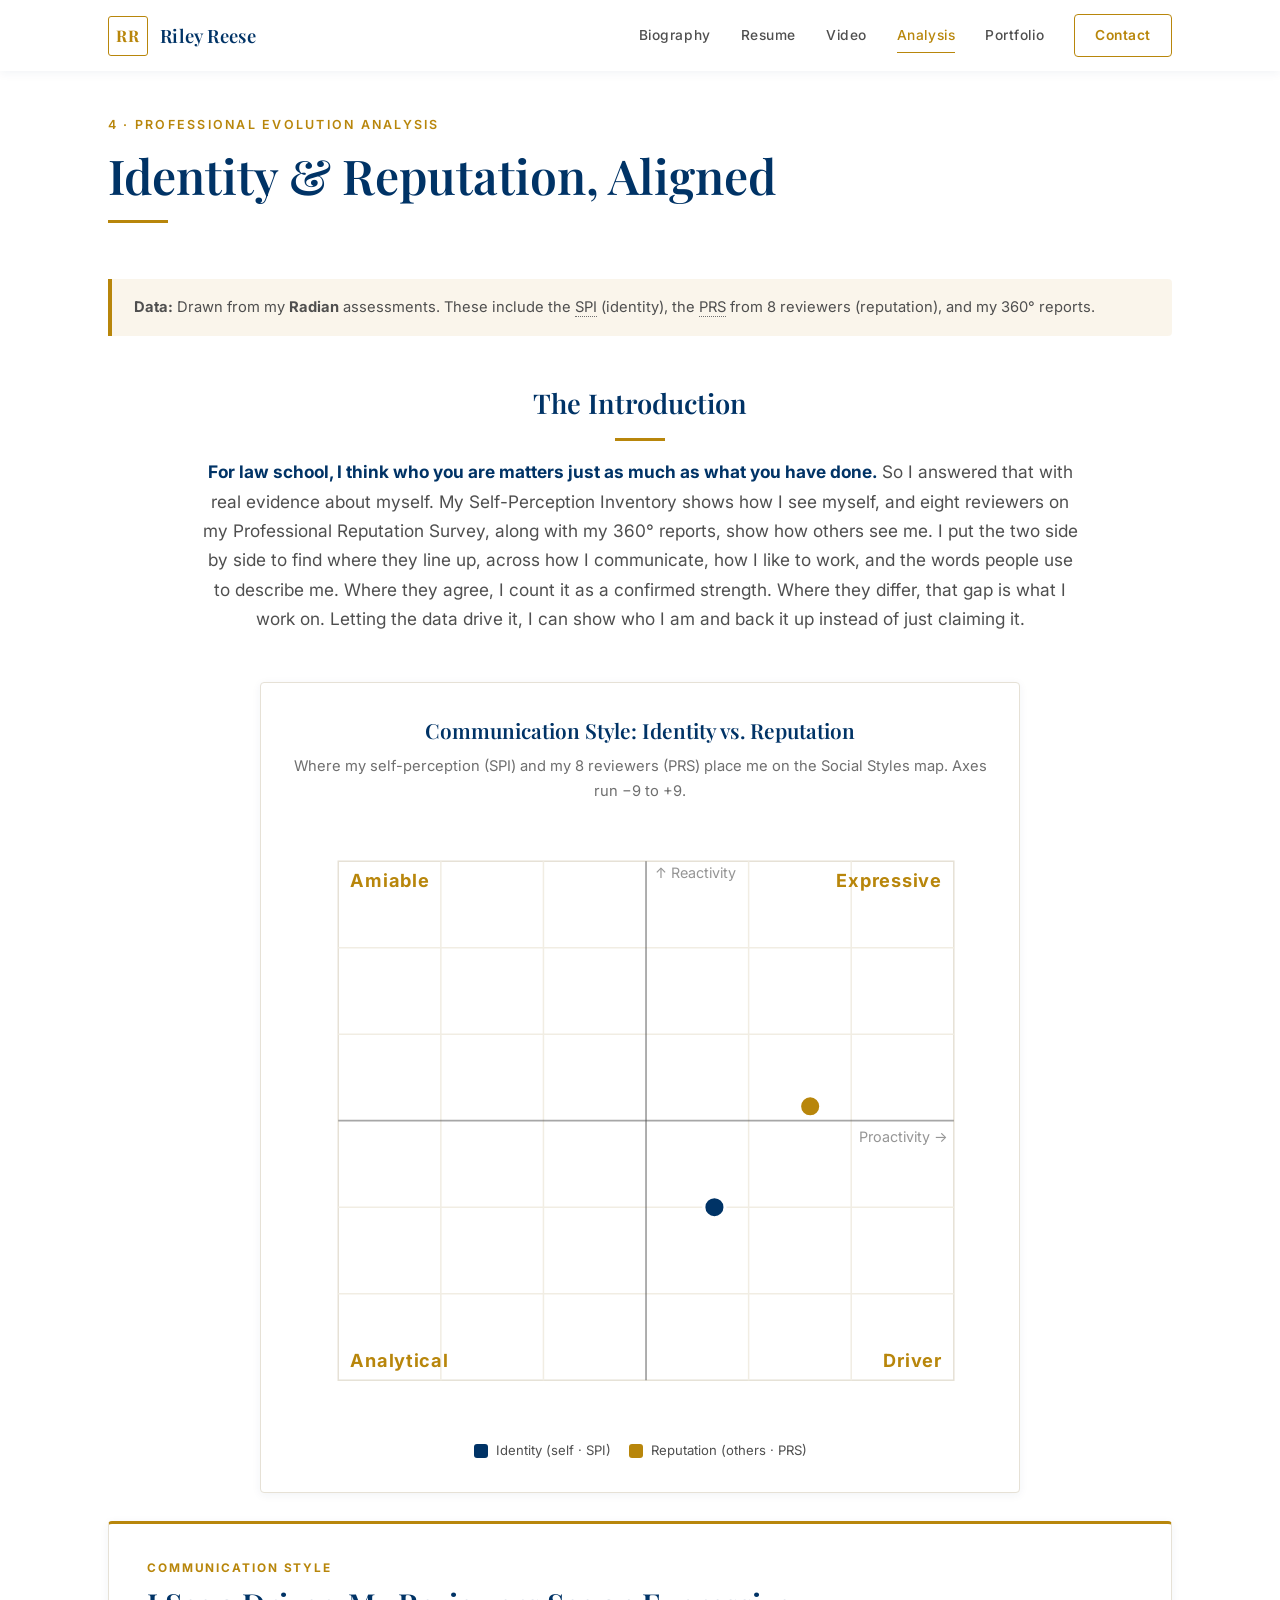
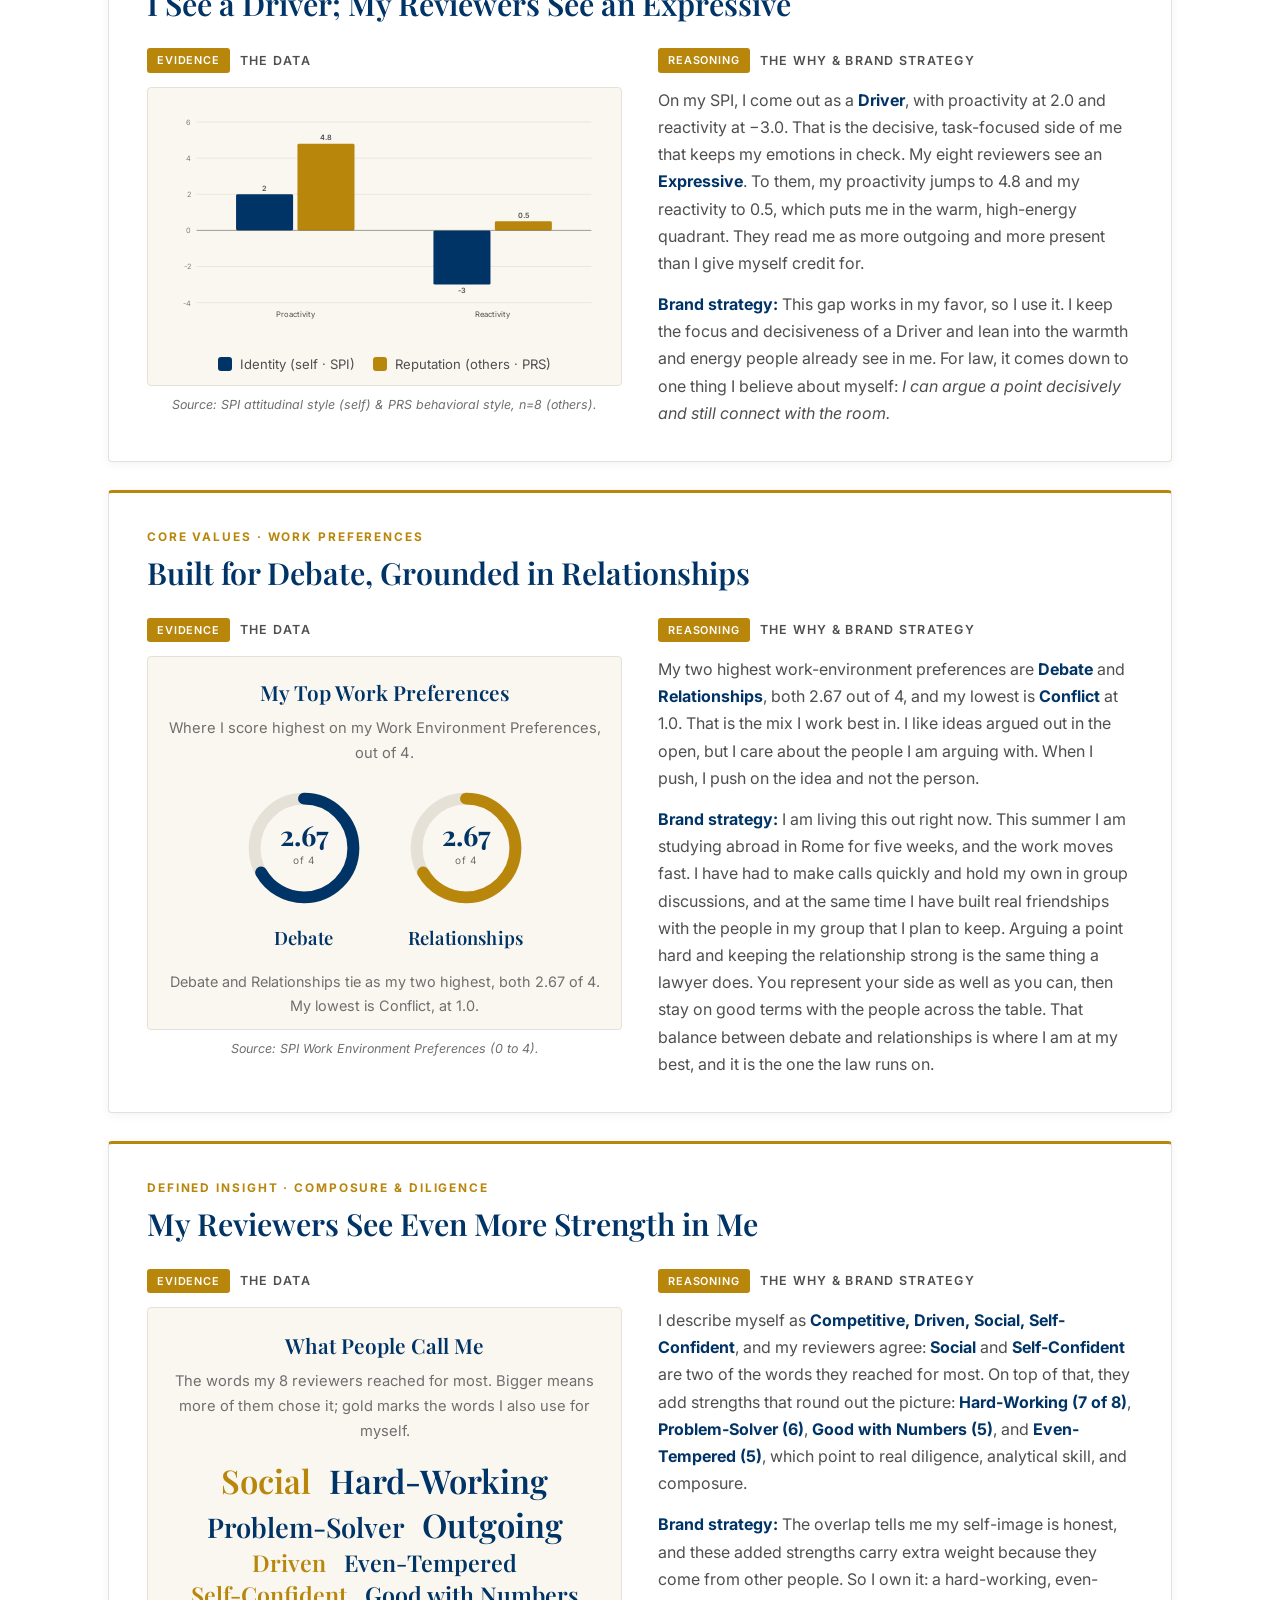
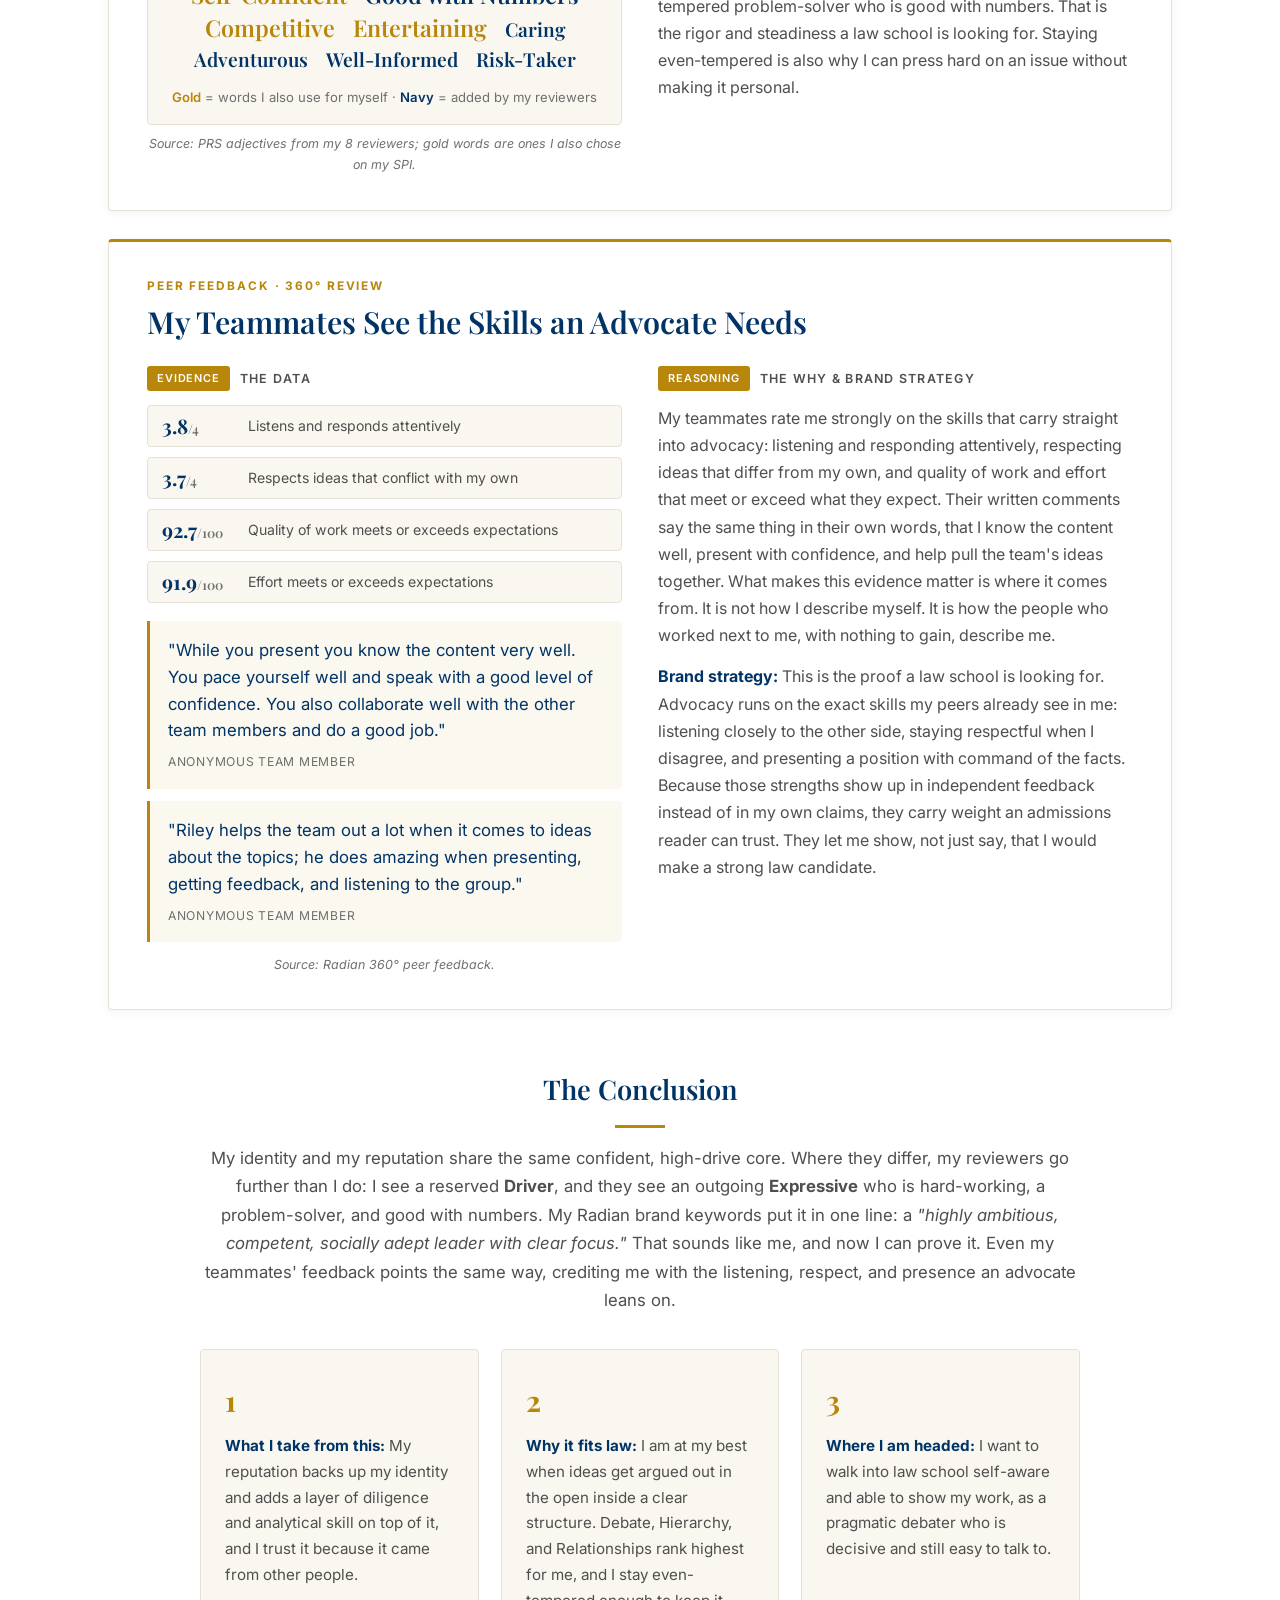
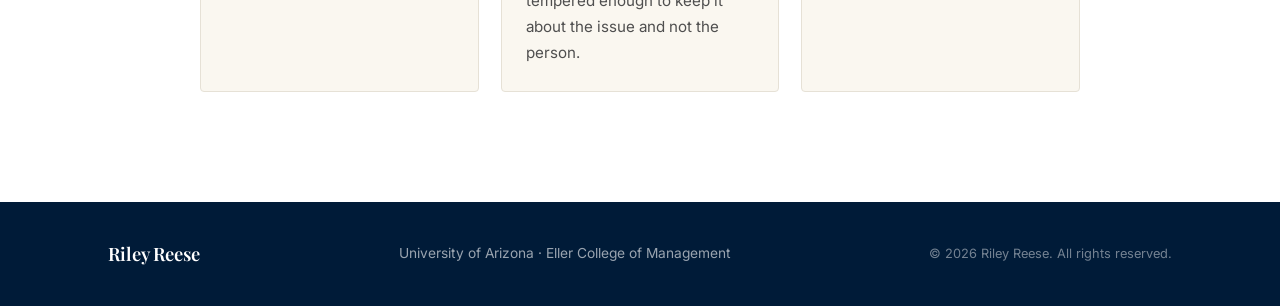
==== commit 1cfc6128: "Embed persona video; reshape Core Values and Defined Insight visuals - Video: embed the YouTube pers" ====
--- a/analysis.html
+++ b/analysis.html
@@ -69,34 +69,6 @@
           </p>
         </div>
 
-        <!-- Overview visuals: word map + communication-style chart, side by side -->
-        <div class="analysis__viz">
-        <!-- Word map: what people call me (PRS adjectives by frequency) -->
-        <figure class="wordmap reveal">
-          <figcaption class="chart-card__cap">
-            <h4>What People Call Me</h4>
-            <p>The words my 8 reviewers reached for most. Bigger means more of them chose it; gold marks the words I also use for myself.</p>
-          </figcaption>
-          <div class="wordmap__cloud" role="img" aria-label="Word cloud of the adjectives my reviewers used most. Most frequent: hard-working, outgoing, and social. Then problem-solver, competitive, driven, entertaining, even-tempered, good with numbers, and self-confident.">
-            <span class="wm wm--self" style="font-size:2.05rem">Social</span>
-            <span class="wm" style="font-size:2.05rem">Hard-Working</span>
-            <span class="wm" style="font-size:1.7rem">Problem-Solver</span>
-            <span class="wm" style="font-size:2.05rem">Outgoing</span>
-            <span class="wm wm--self" style="font-size:1.45rem">Driven</span>
-            <span class="wm" style="font-size:1.45rem">Even-Tempered</span>
-            <span class="wm wm--self" style="font-size:1.45rem">Self-Confident</span>
-            <span class="wm" style="font-size:1.45rem">Good with Numbers</span>
-            <span class="wm wm--self" style="font-size:1.45rem">Competitive</span>
-            <span class="wm wm--self" style="font-size:1.45rem">Entertaining</span>
-            <span class="wm" style="font-size:1.2rem">Caring</span>
-            <span class="wm" style="font-size:1.2rem">Adventurous</span>
-            <span class="wm" style="font-size:1.2rem">Well-Informed</span>
-            <span class="wm" style="font-size:1.2rem">Risk-Taker</span>
-          </div>
-          <p class="wordmap__legend"><span class="wm--self">Gold</span> = words I also use for myself · <span class="wm--navy">Navy</span> = added by my reviewers</p>
-          <a class="wordmap__link" href="#reviewer-strengths">See the full breakdown, with reviewer counts &#8595;</a>
-        </figure>
-
         <!-- Overview chart: Social Styles quadrant -->
         <figure class="chart-card reveal">
           <figcaption class="chart-card__cap">
@@ -107,7 +79,6 @@
                aria-label="Quadrant scatter of Social Styles. Self-perception sits in the Driver quadrant at proactivity 2.0, reactivity negative 3.0; reviewers place me in the Expressive quadrant at proactivity 4.8, reactivity 0.5."></div>
           <div class="chart-legend" id="legend-radar"></div>
         </figure>
-        </div>
 
         <!-- ===== CER Block A: Communication Style ===== -->
         <article class="cer reveal">
@@ -149,35 +120,60 @@
         <!-- ===== CER Block B: Core Values · Work Preferences ===== -->
         <article class="cer reveal">
           <div class="cer__tag">Core Values · Work Preferences</div>
-          <h3 class="cer__claim">Built for Debate, Clear Structure, and Strong Relationships</h3>
+          <h3 class="cer__claim">Built for Debate, Grounded in Relationships</h3>
 
           <div class="cer__grid">
             <div class="cer__evidence">
               <h4 class="cer__label"><span>Evidence</span> The Data</h4>
               <figure class="chart-card chart-card--inset">
-                <div class="chart" id="chart-values" role="img"
-                     aria-label="Bar chart of my Work Environment Preference scores, highest for debate, hierarchy and relationships, lowest for conflict."></div>
-                <div class="chart-legend" id="legend-values"></div>
-              </figure>
-              <p class="cer__source">Source: SPI Work Environment Preferences (0 to 4); motivator: Financial Interest; team role: Pragmatism.</p>
+                <figcaption class="chart-card__cap">
+                  <h4>My Top Work Preferences</h4>
+                  <p>Where I score highest on my Work Environment Preferences, out of 4.</p>
+                </figcaption>
+                <div class="gauges">
+                  <figure class="gauge">
+                    <svg class="gauge__svg" viewBox="0 0 140 140" role="img" aria-label="Debate preference, 2.67 out of 4">
+                      <circle class="gauge__track" cx="70" cy="70" r="54"></circle>
+                      <circle class="gauge__fill gauge__fill--navy" cx="70" cy="70" r="54" transform="rotate(-90 70 70)"></circle>
+                      <text class="gauge__val" x="70" y="68" text-anchor="middle">2.67</text>
+                      <text class="gauge__unit" x="70" y="88" text-anchor="middle">of 4</text>
+                    </svg>
+                    <figcaption class="gauge__name">Debate</figcaption>
+                  </figure>
+                  <figure class="gauge">
+                    <svg class="gauge__svg" viewBox="0 0 140 140" role="img" aria-label="Relationships preference, 2.67 out of 4">
+                      <circle class="gauge__track" cx="70" cy="70" r="54"></circle>
+                      <circle class="gauge__fill gauge__fill--gold" cx="70" cy="70" r="54" transform="rotate(-90 70 70)"></circle>
+                      <text class="gauge__val" x="70" y="68" text-anchor="middle">2.67</text>
+                      <text class="gauge__unit" x="70" y="88" text-anchor="middle">of 4</text>
+                    </svg>
+                    <figcaption class="gauge__name">Relationships</figcaption>
+                  </figure>
+                </div>
+                <p class="gauges__note">Debate and Relationships tie as my two highest, both 2.67 of 4. My lowest is Conflict, at 1.0.</p>
+              </figure>
+              <p class="cer__source">Source: SPI Work Environment Preferences (0 to 4).</p>
             </div>
 
             <div class="cer__reasoning">
               <h4 class="cer__label"><span>Reasoning</span> The Why &amp; Brand Strategy</h4>
               <p>
-                My work preferences peak on <strong>Debate</strong>,
-                <strong>Hierarchy</strong>, and <strong>Relationships</strong> (2.67 each)
-                and sit lowest on <strong>Conflict</strong> (1.00). I do my best work when
-                ideas get argued out in the open, inside a clear structure, around people
-                I trust. When I push, I push on the <em>issue</em> and not the person.
-              </p>
-              <p>
-                <strong>Brand strategy:</strong> That lines up with law almost exactly.
-                The field argues for a living, runs on rules, and depends on
-                relationships. So this is where I am at my strongest: a
-                <em>pragmatic debater</em> (my team role even comes out as Pragmatism) who
-                argues hard but stays respectful, and who is competitive without needing
-                to make it personal.
+                My two highest work-environment preferences are <strong>Debate</strong> and
+                <strong>Relationships</strong>, both 2.67 out of 4, and my lowest is
+                <strong>Conflict</strong> at 1.0. That is the mix I work best in. I like
+                ideas argued out in the open, but I care about the people I am arguing with.
+                When I push, I push on the idea and not the person.
+              </p>
+              <p>
+                <strong>Brand strategy:</strong> I am living this out right now. This summer
+                I am studying abroad in Rome for five weeks, and the work moves fast. I have
+                had to make calls quickly and hold my own in group discussions, and at the
+                same time I have built real friendships with the people in my group that I
+                plan to keep. Arguing a point hard and keeping the relationship strong is the
+                same thing a lawyer does. You represent your side as well as you can, then
+                stay on good terms with the people across the table. That balance between
+                debate and relationships is where I am at my best, and it is the one the law
+                runs on.
               </p>
             </div>
           </div>
@@ -191,12 +187,30 @@
           <div class="cer__grid">
             <div class="cer__evidence">
               <h4 class="cer__label"><span>Evidence</span> The Data</h4>
-              <figure class="chart-card chart-card--inset">
-                <div class="chart" id="chart-growth" role="img"
-                     aria-label="Bar chart of the adjectives my eight reviewers used most, with the ones I also chose for myself highlighted."></div>
-                <div class="chart-legend" id="legend-growth"></div>
-              </figure>
-              <p class="cer__source">Source: PRS adjectives (count of 8 reviewers); highlighted bars are words I also chose on my SPI.</p>
+              <figure class="wordmap wordmap--inset">
+                <figcaption class="chart-card__cap">
+                  <h4>What People Call Me</h4>
+                  <p>The words my 8 reviewers reached for most. Bigger means more of them chose it; gold marks the words I also use for myself.</p>
+                </figcaption>
+                <div class="wordmap__cloud" role="img" aria-label="Word cloud of the adjectives my reviewers used most. Most frequent: hard-working, outgoing, and social. Then problem-solver, competitive, driven, entertaining, even-tempered, good with numbers, and self-confident.">
+                  <span class="wm wm--self" style="font-size:2.05rem">Social</span>
+                  <span class="wm" style="font-size:2.05rem">Hard-Working</span>
+                  <span class="wm" style="font-size:1.7rem">Problem-Solver</span>
+                  <span class="wm" style="font-size:2.05rem">Outgoing</span>
+                  <span class="wm wm--self" style="font-size:1.45rem">Driven</span>
+                  <span class="wm" style="font-size:1.45rem">Even-Tempered</span>
+                  <span class="wm wm--self" style="font-size:1.45rem">Self-Confident</span>
+                  <span class="wm" style="font-size:1.45rem">Good with Numbers</span>
+                  <span class="wm wm--self" style="font-size:1.45rem">Competitive</span>
+                  <span class="wm wm--self" style="font-size:1.45rem">Entertaining</span>
+                  <span class="wm" style="font-size:1.2rem">Caring</span>
+                  <span class="wm" style="font-size:1.2rem">Adventurous</span>
+                  <span class="wm" style="font-size:1.2rem">Well-Informed</span>
+                  <span class="wm" style="font-size:1.2rem">Risk-Taker</span>
+                </div>
+                <p class="wordmap__legend"><span class="wm--self">Gold</span> = words I also use for myself · <span class="wm--navy">Navy</span> = added by my reviewers</p>
+              </figure>
+              <p class="cer__source">Source: PRS adjectives from my 8 reviewers; gold words are ones I also chose on my SPI.</p>
             </div>
 
             <div class="cer__reasoning">
--- a/styles.css
+++ b/styles.css
@@ -698,6 +698,22 @@
 .analysis__viz > .wordmap, .analysis__viz > .chart-card { max-width: none; margin: 0; }
 @media (max-width: 820px) { .analysis__viz { grid-template-columns: 1fr; } }
 
+/* Word map placed inside a CER evidence column */
+.wordmap--inset { box-shadow: none; background: var(--cream); max-width: none; padding: 20px 22px 16px; margin: 0; }
+
+/* Gauge rings (Work Environment Preferences) */
+.gauges { display: flex; flex-wrap: wrap; justify-content: center; gap: 34px; margin-top: 6px; }
+.gauge { margin: 0; display: flex; flex-direction: column; align-items: center; gap: 10px; }
+.gauge__svg { width: 128px; height: 128px; display: block; }
+.gauge__track { fill: none; stroke: var(--line); stroke-width: 13; }
+.gauge__fill { fill: none; stroke-width: 13; stroke-linecap: round; stroke-dasharray: 226 340; }
+.gauge__fill--navy { stroke: var(--navy); }
+.gauge__fill--gold { stroke: var(--gold); }
+.gauge__val { fill: var(--navy); font-family: var(--serif); font-weight: 700; font-size: 30px; }
+.gauge__unit { fill: var(--muted); font-size: 11px; letter-spacing: 0.06em; }
+.gauge__name { font-family: var(--serif); font-size: 1.15rem; color: var(--navy); font-weight: 600; letter-spacing: 0.01em; }
+.gauges__note { text-align: center; font-size: 0.9rem; color: var(--muted); margin-top: 16px; }
+
 /* ---------- CER blocks ---------- */
 .cer { background: var(--paper); border: 1px solid var(--line); border-top: 3px solid var(--gold); border-radius: var(--radius); padding: 34px 38px; margin-top: 28px; box-shadow: var(--shadow-sm); }
 .cer__tag { font-size: 0.74rem; letter-spacing: 0.16em; text-transform: uppercase; color: var(--gold); font-weight: 700; margin-bottom: 8px; }
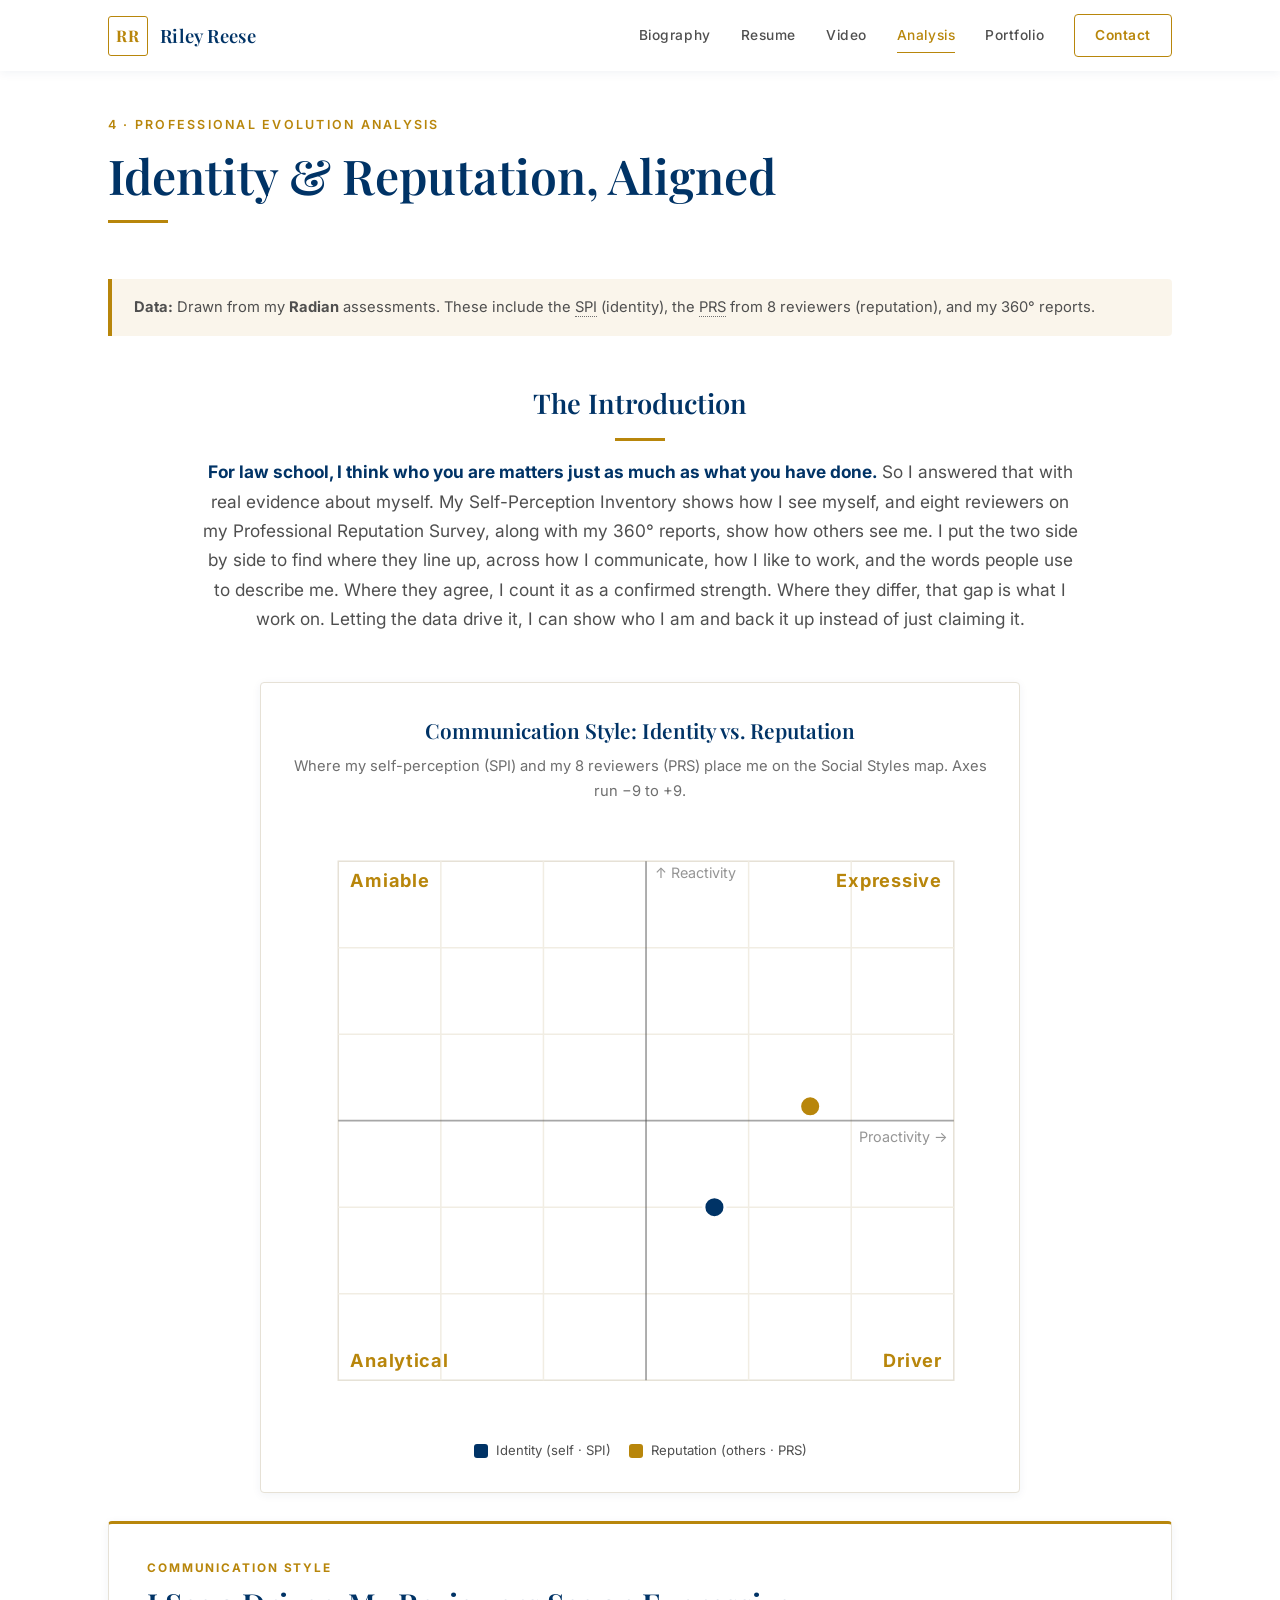
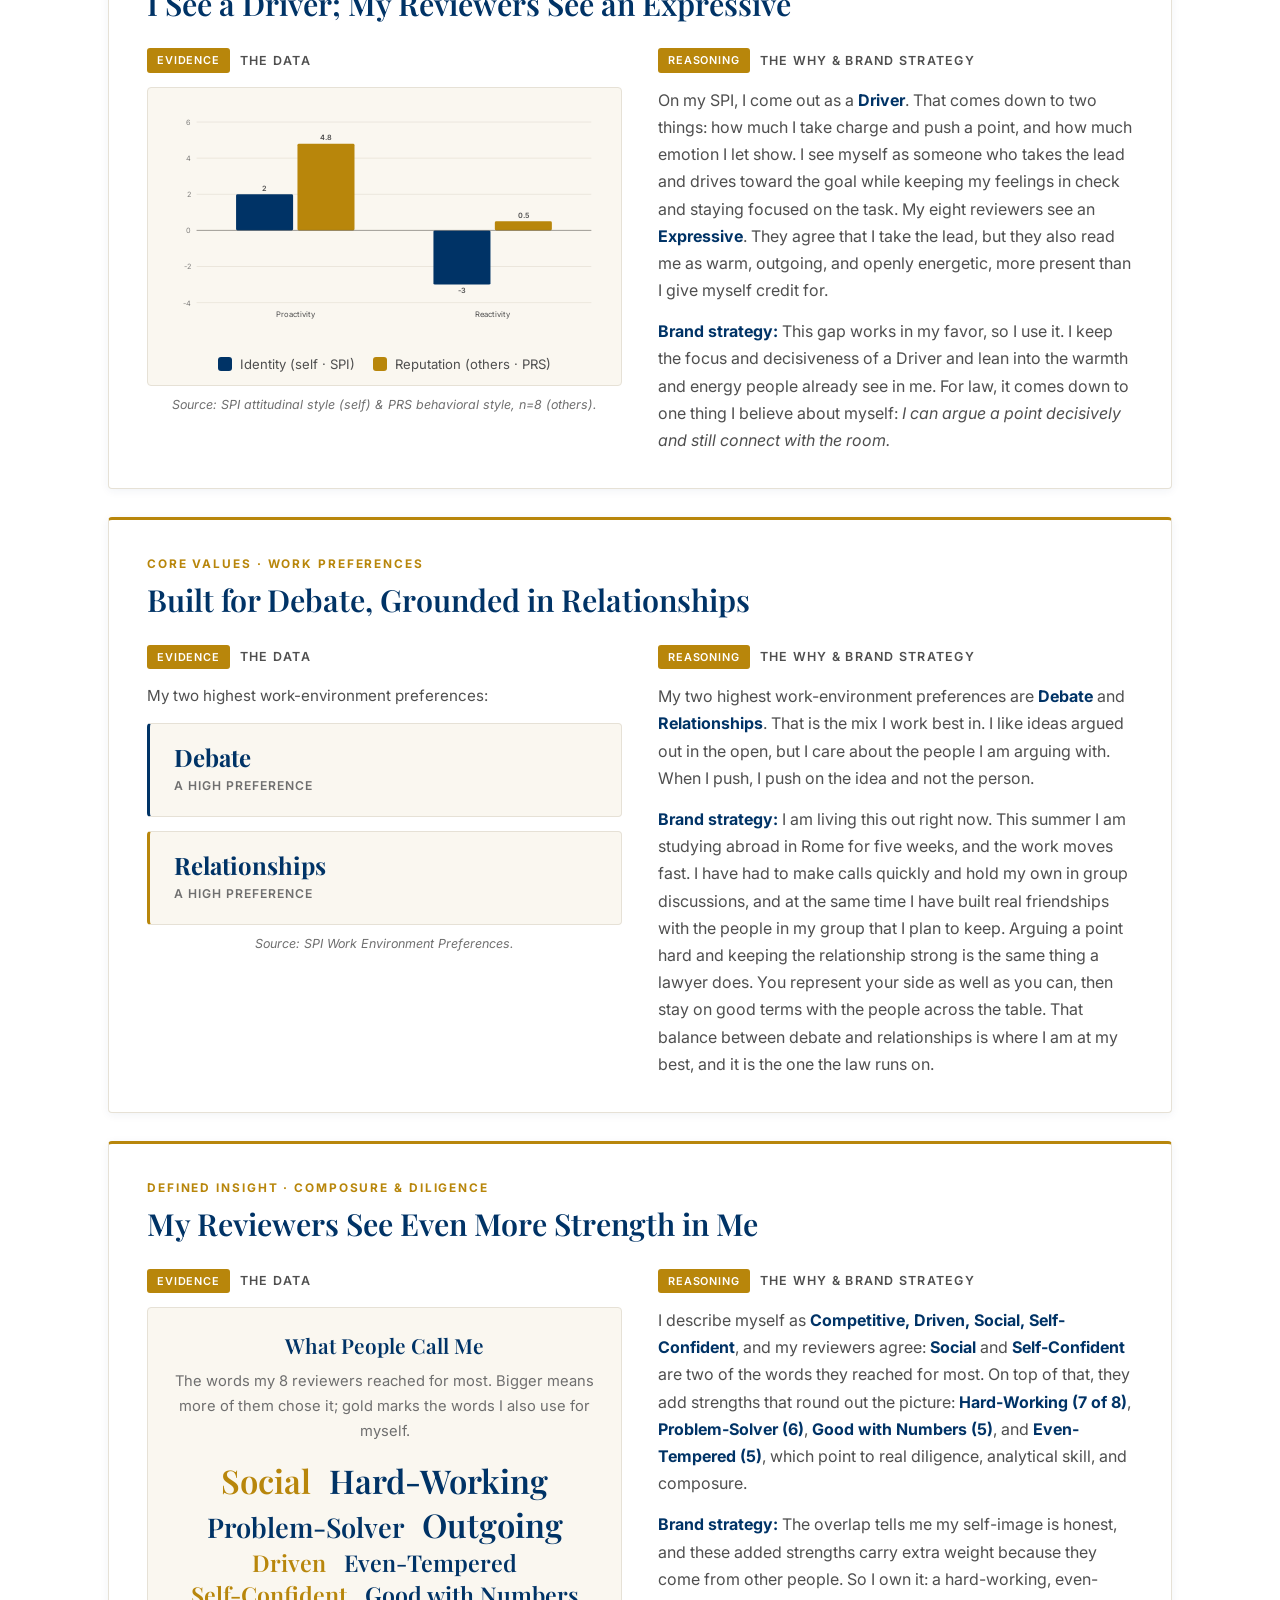
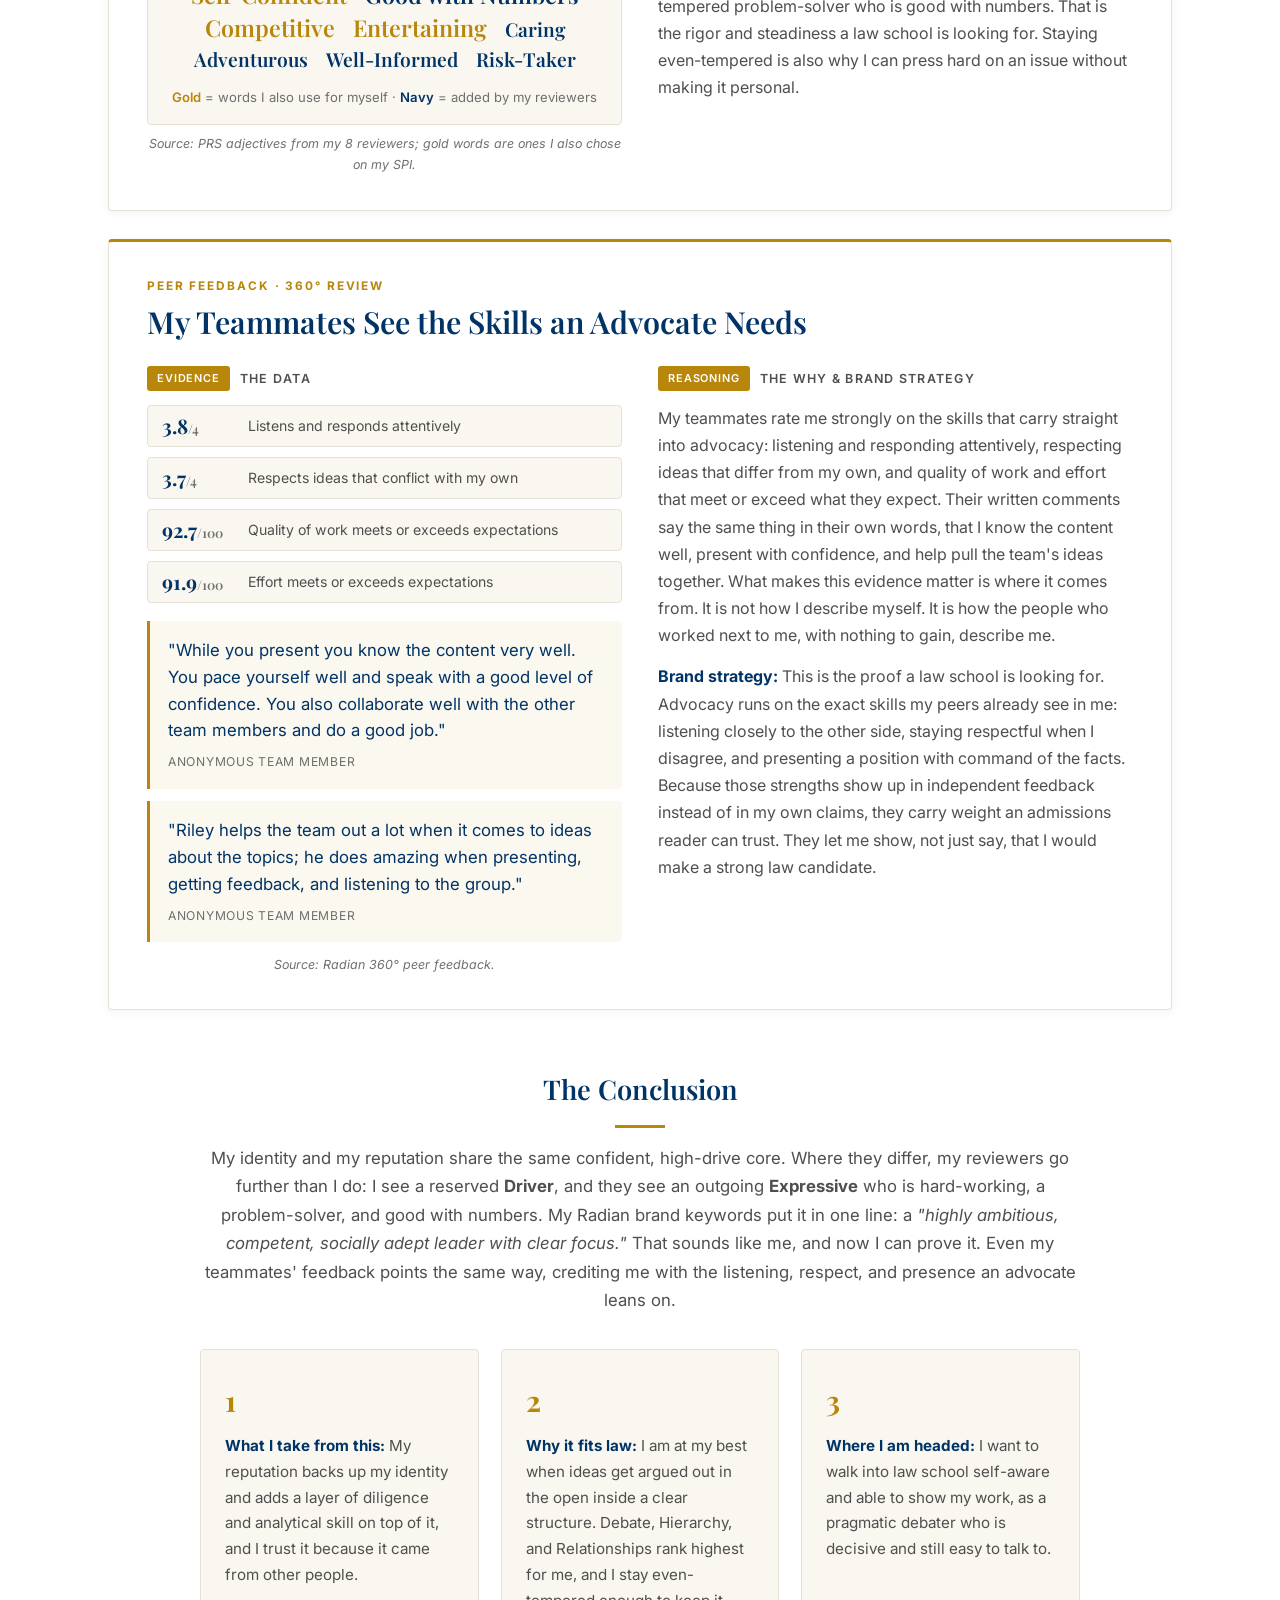
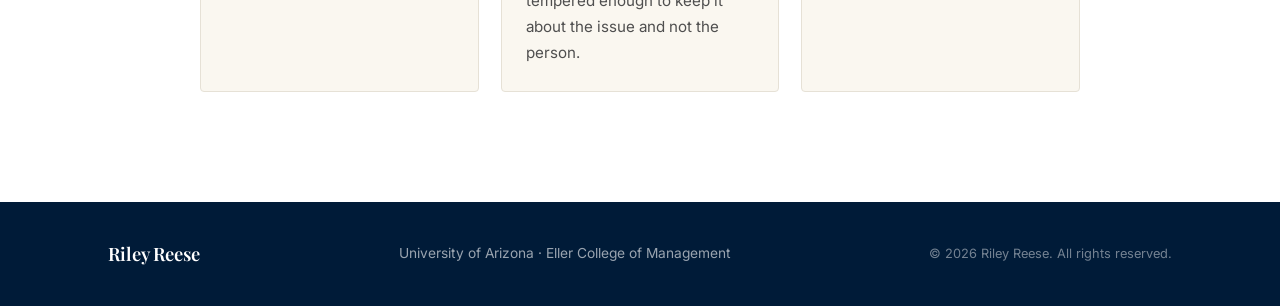
==== commit b0913d7c: "Simplify Core Values evidence; describe communication style without numbers - Core Values: drop the " ====
--- a/analysis.html
+++ b/analysis.html
@@ -99,12 +99,13 @@
             <div class="cer__reasoning">
               <h4 class="cer__label"><span>Reasoning</span> The Why &amp; Brand Strategy</h4>
               <p>
-                On my SPI, I come out as a <strong>Driver</strong>, with proactivity at
-                2.0 and reactivity at −3.0. That is the decisive, task-focused side of me
-                that keeps my emotions in check. My eight reviewers see an
-                <strong>Expressive</strong>. To them, my proactivity jumps to 4.8 and my
-                reactivity to 0.5, which puts me in the warm, high-energy quadrant. They
-                read me as more outgoing and more present than I give myself credit for.
+                On my SPI, I come out as a <strong>Driver</strong>. That comes down to two
+                things: how much I take charge and push a point, and how much emotion I let
+                show. I see myself as someone who takes the lead and drives toward the goal
+                while keeping my feelings in check and staying focused on the task. My eight
+                reviewers see an <strong>Expressive</strong>. They agree that I take the
+                lead, but they also read me as warm, outgoing, and openly energetic, more
+                present than I give myself credit for.
               </p>
               <p>
                 <strong>Brand strategy:</strong> This gap works in my favor, so I use it.
@@ -125,44 +126,27 @@
           <div class="cer__grid">
             <div class="cer__evidence">
               <h4 class="cer__label"><span>Evidence</span> The Data</h4>
-              <figure class="chart-card chart-card--inset">
-                <figcaption class="chart-card__cap">
-                  <h4>My Top Work Preferences</h4>
-                  <p>Where I score highest on my Work Environment Preferences, out of 4.</p>
-                </figcaption>
-                <div class="gauges">
-                  <figure class="gauge">
-                    <svg class="gauge__svg" viewBox="0 0 140 140" role="img" aria-label="Debate preference, 2.67 out of 4">
-                      <circle class="gauge__track" cx="70" cy="70" r="54"></circle>
-                      <circle class="gauge__fill gauge__fill--navy" cx="70" cy="70" r="54" transform="rotate(-90 70 70)"></circle>
-                      <text class="gauge__val" x="70" y="68" text-anchor="middle">2.67</text>
-                      <text class="gauge__unit" x="70" y="88" text-anchor="middle">of 4</text>
-                    </svg>
-                    <figcaption class="gauge__name">Debate</figcaption>
-                  </figure>
-                  <figure class="gauge">
-                    <svg class="gauge__svg" viewBox="0 0 140 140" role="img" aria-label="Relationships preference, 2.67 out of 4">
-                      <circle class="gauge__track" cx="70" cy="70" r="54"></circle>
-                      <circle class="gauge__fill gauge__fill--gold" cx="70" cy="70" r="54" transform="rotate(-90 70 70)"></circle>
-                      <text class="gauge__val" x="70" y="68" text-anchor="middle">2.67</text>
-                      <text class="gauge__unit" x="70" y="88" text-anchor="middle">of 4</text>
-                    </svg>
-                    <figcaption class="gauge__name">Relationships</figcaption>
-                  </figure>
-                </div>
-                <p class="gauges__note">Debate and Relationships tie as my two highest, both 2.67 of 4. My lowest is Conflict, at 1.0.</p>
-              </figure>
-              <p class="cer__source">Source: SPI Work Environment Preferences (0 to 4).</p>
+              <p class="pref-lead">My two highest work-environment preferences:</p>
+              <ul class="pref-list">
+                <li class="pref-list__item pref-list__item--navy">
+                  <span class="pref-list__name">Debate</span>
+                  <span class="pref-list__tag">A high preference</span>
+                </li>
+                <li class="pref-list__item pref-list__item--gold">
+                  <span class="pref-list__name">Relationships</span>
+                  <span class="pref-list__tag">A high preference</span>
+                </li>
+              </ul>
+              <p class="cer__source">Source: SPI Work Environment Preferences.</p>
             </div>
 
             <div class="cer__reasoning">
               <h4 class="cer__label"><span>Reasoning</span> The Why &amp; Brand Strategy</h4>
               <p>
                 My two highest work-environment preferences are <strong>Debate</strong> and
-                <strong>Relationships</strong>, both 2.67 out of 4, and my lowest is
-                <strong>Conflict</strong> at 1.0. That is the mix I work best in. I like
-                ideas argued out in the open, but I care about the people I am arguing with.
-                When I push, I push on the idea and not the person.
+                <strong>Relationships</strong>. That is the mix I work best in. I like ideas
+                argued out in the open, but I care about the people I am arguing with. When I
+                push, I push on the idea and not the person.
               </p>
               <p>
                 <strong>Brand strategy:</strong> I am living this out right now. This summer
--- a/styles.css
+++ b/styles.css
@@ -701,18 +701,14 @@
 /* Word map placed inside a CER evidence column */
 .wordmap--inset { box-shadow: none; background: var(--cream); max-width: none; padding: 20px 22px 16px; margin: 0; }
 
-/* Gauge rings (Work Environment Preferences) */
-.gauges { display: flex; flex-wrap: wrap; justify-content: center; gap: 34px; margin-top: 6px; }
-.gauge { margin: 0; display: flex; flex-direction: column; align-items: center; gap: 10px; }
-.gauge__svg { width: 128px; height: 128px; display: block; }
-.gauge__track { fill: none; stroke: var(--line); stroke-width: 13; }
-.gauge__fill { fill: none; stroke-width: 13; stroke-linecap: round; stroke-dasharray: 226 340; }
-.gauge__fill--navy { stroke: var(--navy); }
-.gauge__fill--gold { stroke: var(--gold); }
-.gauge__val { fill: var(--navy); font-family: var(--serif); font-weight: 700; font-size: 30px; }
-.gauge__unit { fill: var(--muted); font-size: 11px; letter-spacing: 0.06em; }
-.gauge__name { font-family: var(--serif); font-size: 1.15rem; color: var(--navy); font-weight: 600; letter-spacing: 0.01em; }
-.gauges__note { text-align: center; font-size: 0.9rem; color: var(--muted); margin-top: 16px; }
+/* Work-preference highlights (Core Values) */
+.pref-lead { font-size: 0.95rem; color: var(--charcoal); margin: 0 0 14px; }
+.pref-list { list-style: none; margin: 0; padding: 0; display: grid; gap: 14px; }
+.pref-list__item { display: flex; flex-direction: column; gap: 5px; padding: 20px 24px; background: var(--cream); border: 1px solid var(--line); border-left: 3px solid var(--gold); border-radius: var(--radius); }
+.pref-list__item--navy { border-left-color: var(--navy); }
+.pref-list__item--gold { border-left-color: var(--gold); }
+.pref-list__name { font-family: var(--serif); font-size: 1.5rem; font-weight: 700; color: var(--navy); line-height: 1.1; }
+.pref-list__tag { font-size: 0.76rem; letter-spacing: 0.08em; text-transform: uppercase; color: var(--muted); font-weight: 600; }
 
 /* ---------- CER blocks ---------- */
 .cer { background: var(--paper); border: 1px solid var(--line); border-top: 3px solid var(--gold); border-radius: var(--radius); padding: 34px 38px; margin-top: 28px; box-shadow: var(--shadow-sm); }
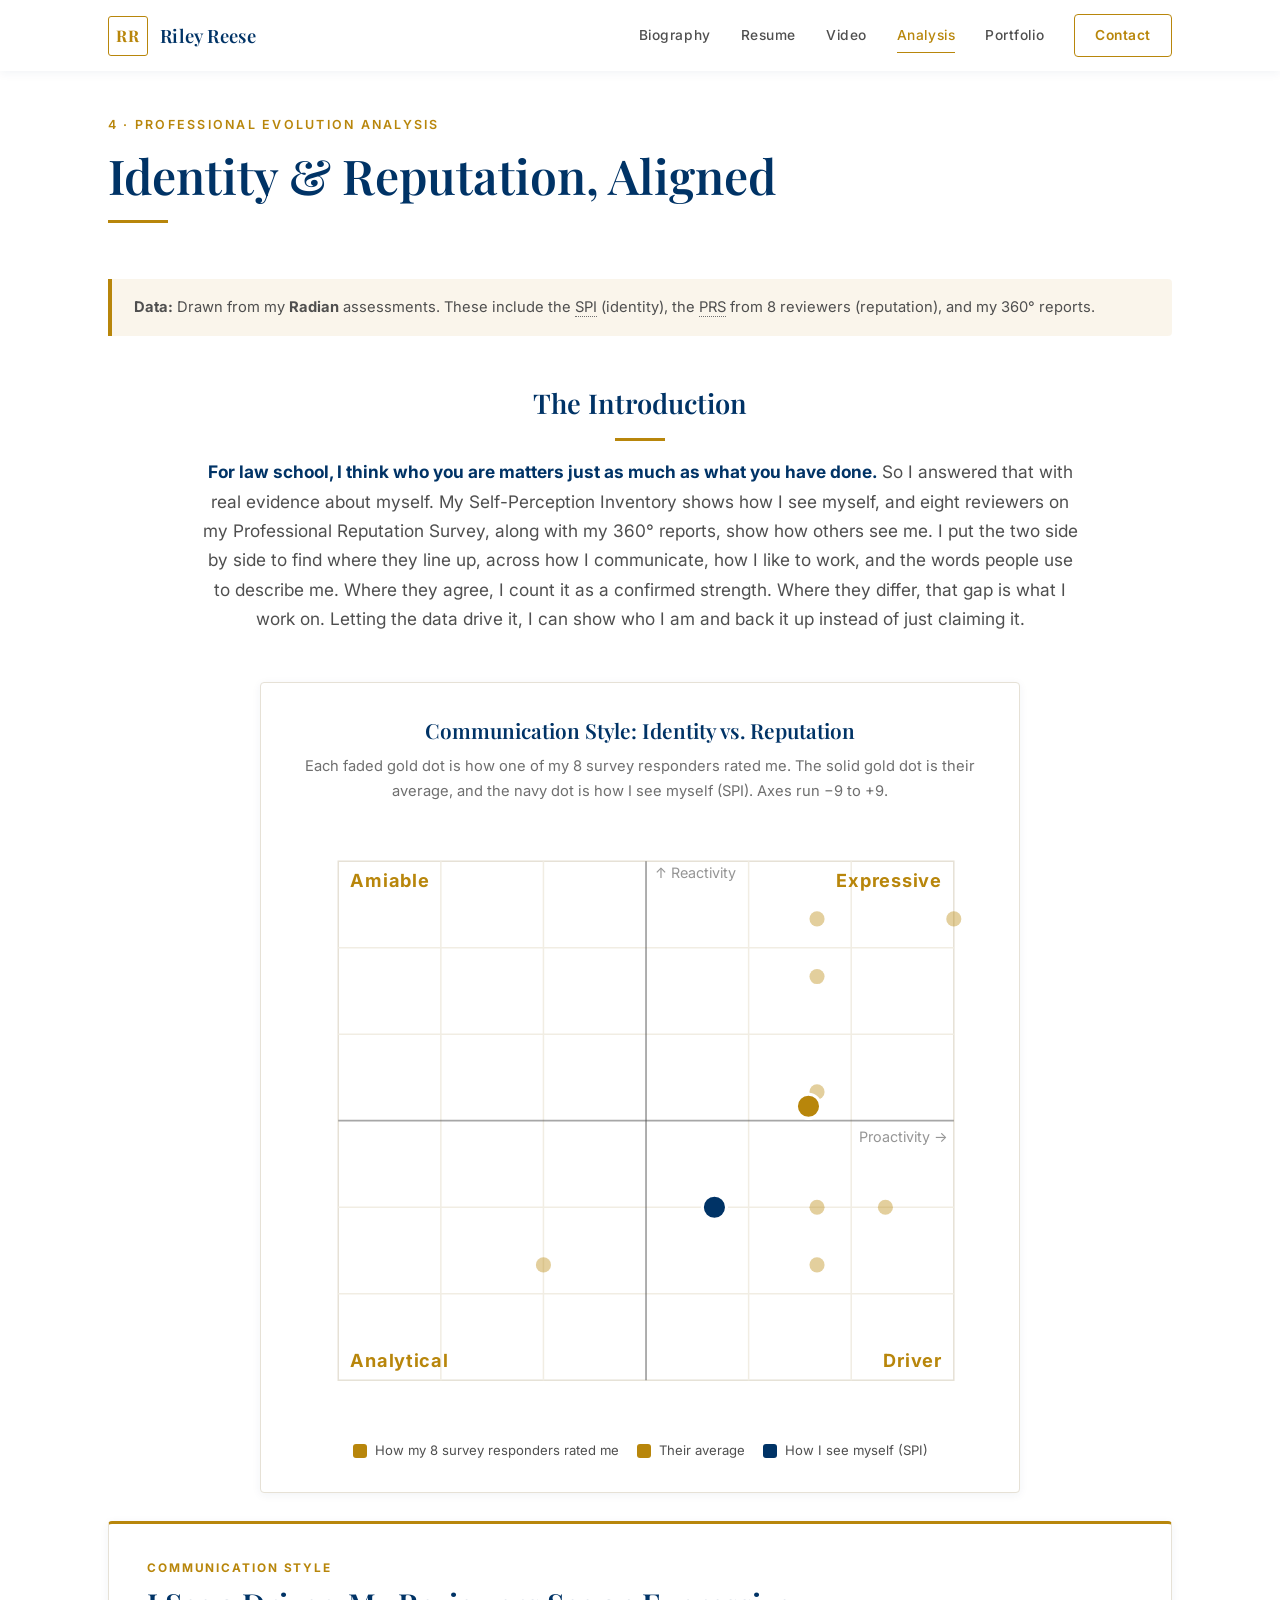
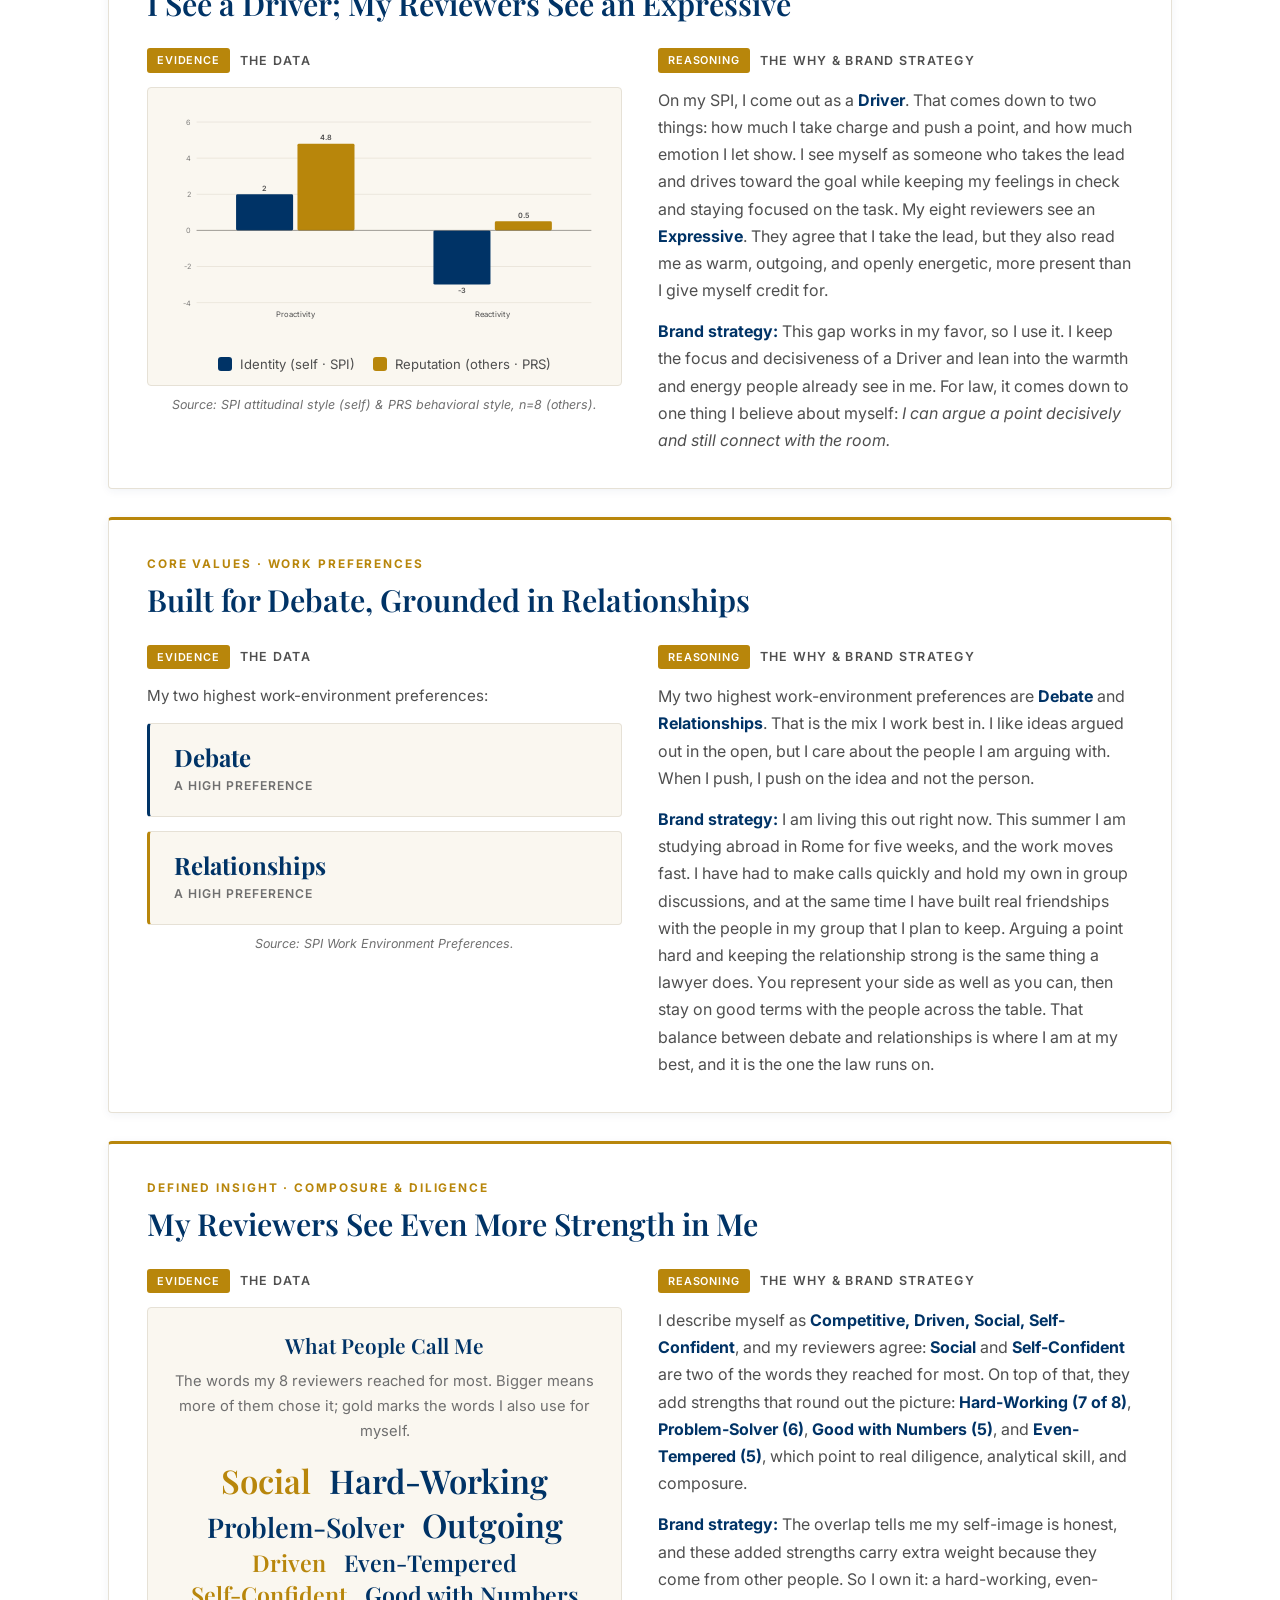
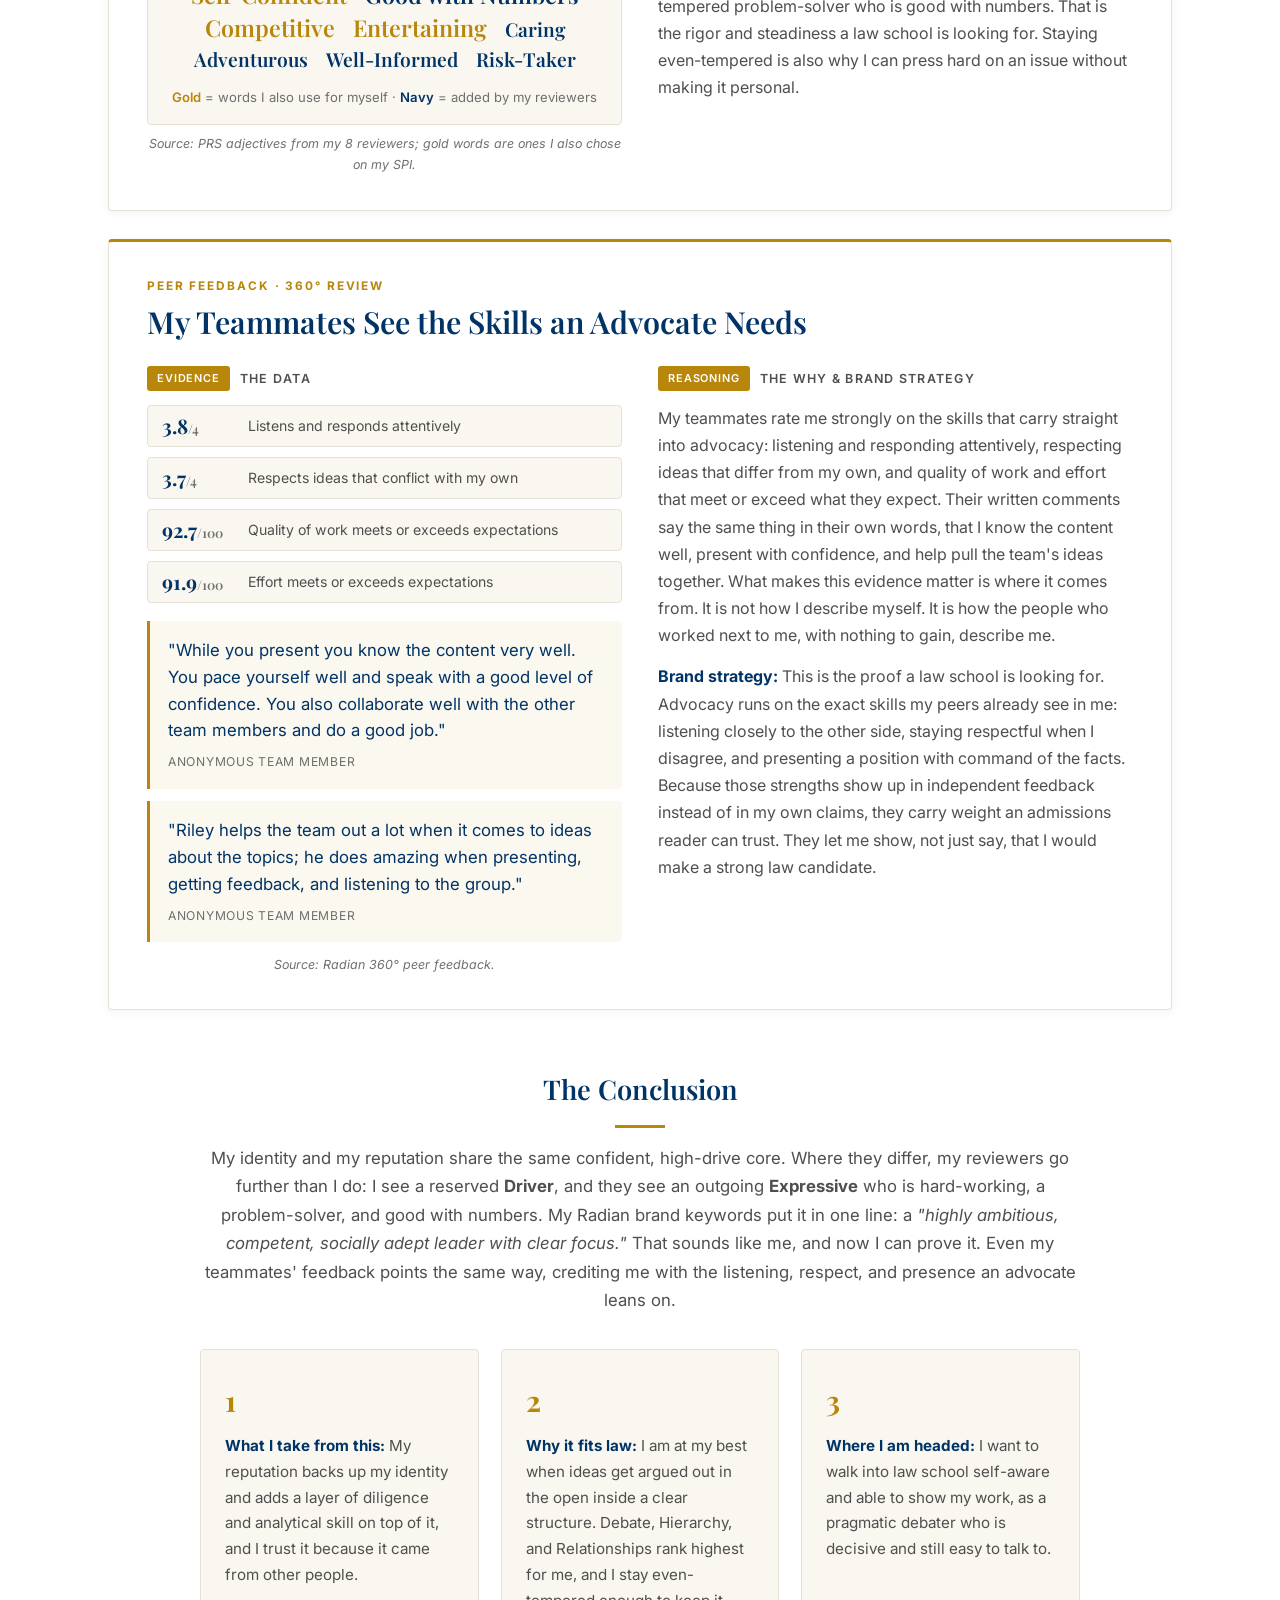
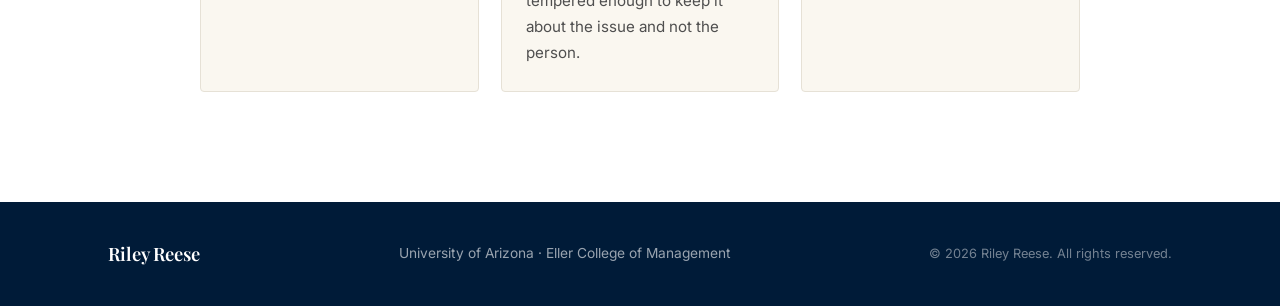
==== commit 2d4800bb: "Top chart: plot all 8 individual reviewer ratings plus their average - Add each of the 8 PRS respond" ====
--- a/analysis.html
+++ b/analysis.html
@@ -73,10 +73,10 @@
         <figure class="chart-card reveal">
           <figcaption class="chart-card__cap">
             <h4>Communication Style: Identity vs. Reputation</h4>
-            <p>Where my self-perception (SPI) and my 8 reviewers (PRS) place me on the Social Styles map. Axes run −9 to +9.</p>
+            <p>Each faded gold dot is how one of my 8 survey responders rated me. The solid gold dot is their average, and the navy dot is how I see myself (SPI). Axes run −9 to +9.</p>
           </figcaption>
           <div class="chart" id="chart-radar" role="img"
-               aria-label="Quadrant scatter of Social Styles. Self-perception sits in the Driver quadrant at proactivity 2.0, reactivity negative 3.0; reviewers place me in the Expressive quadrant at proactivity 4.8, reactivity 0.5."></div>
+               aria-label="Quadrant scatter of Social Styles. Eight individual reviewer ratings are spread mostly across the Expressive and Driver quadrants; their average lands in the Expressive quadrant, while my own self-perception sits in the Driver quadrant."></div>
           <div class="chart-legend" id="legend-radar"></div>
         </figure>
 
